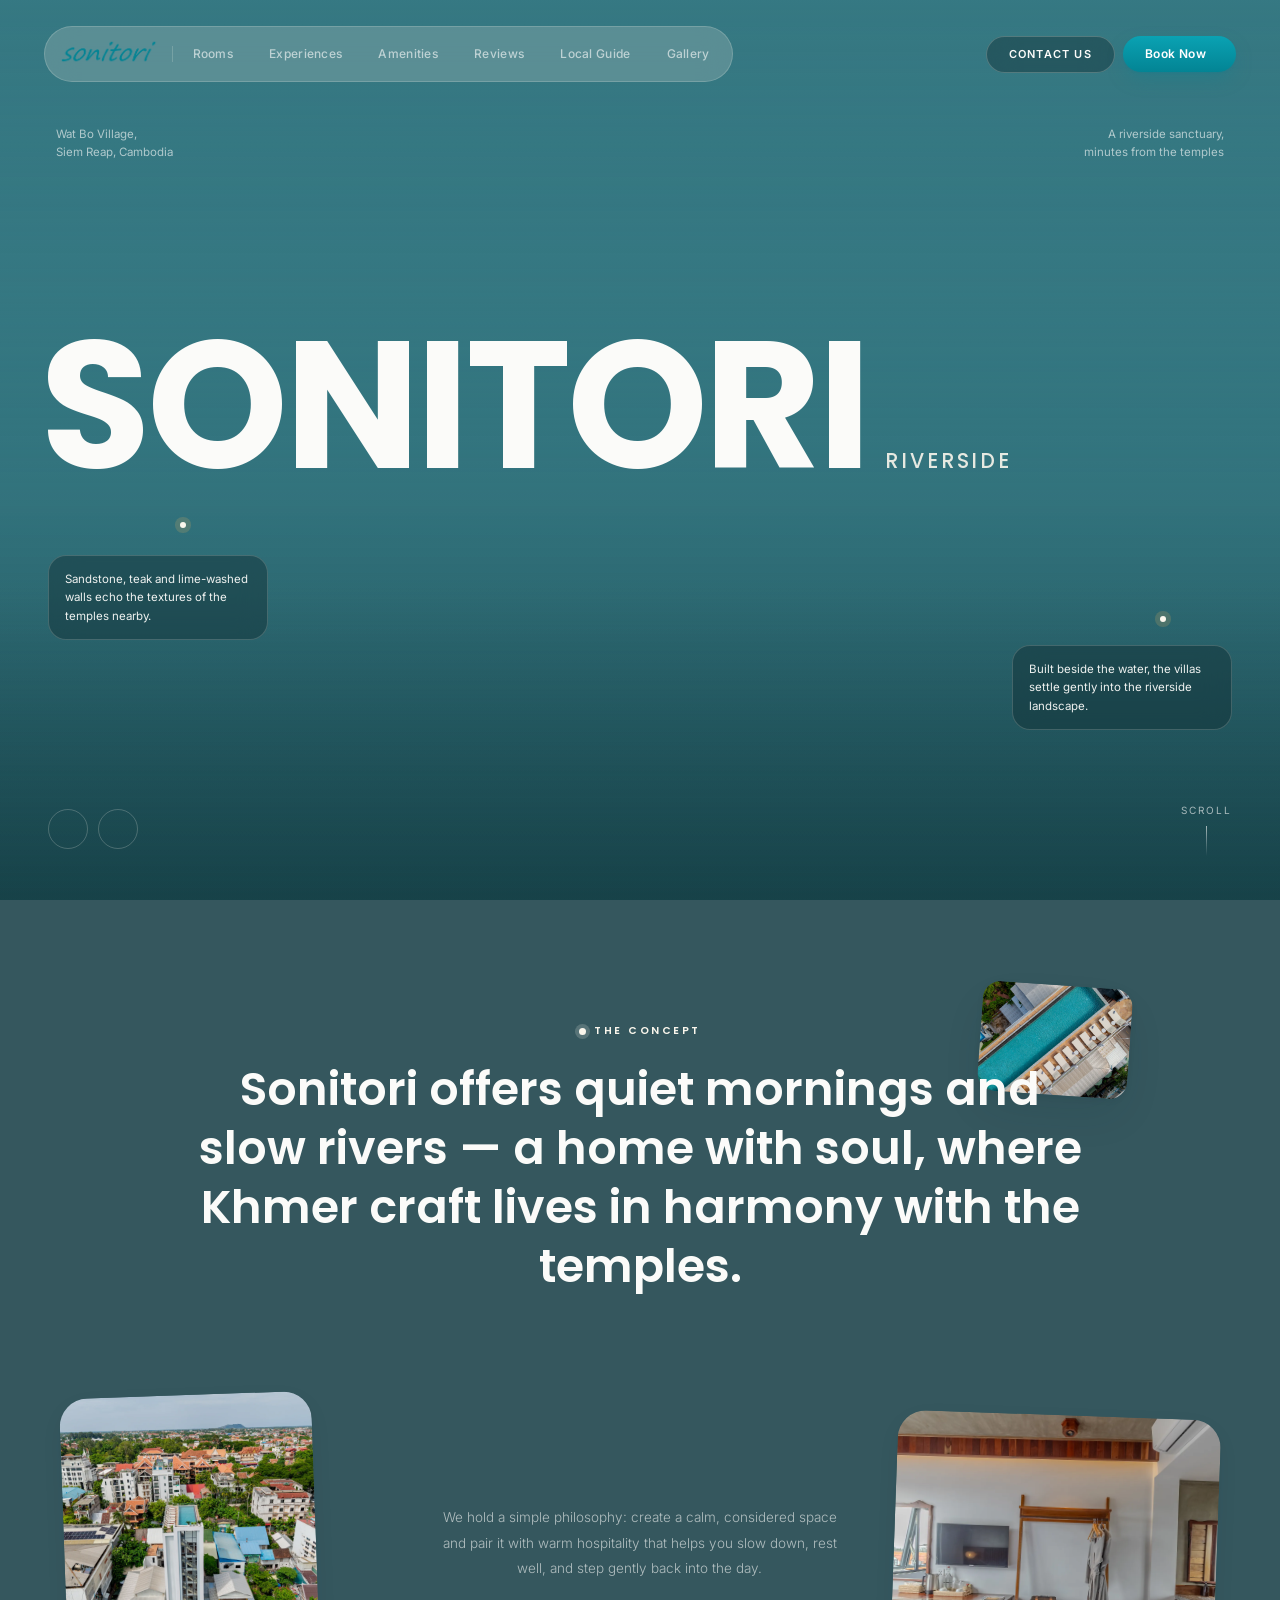
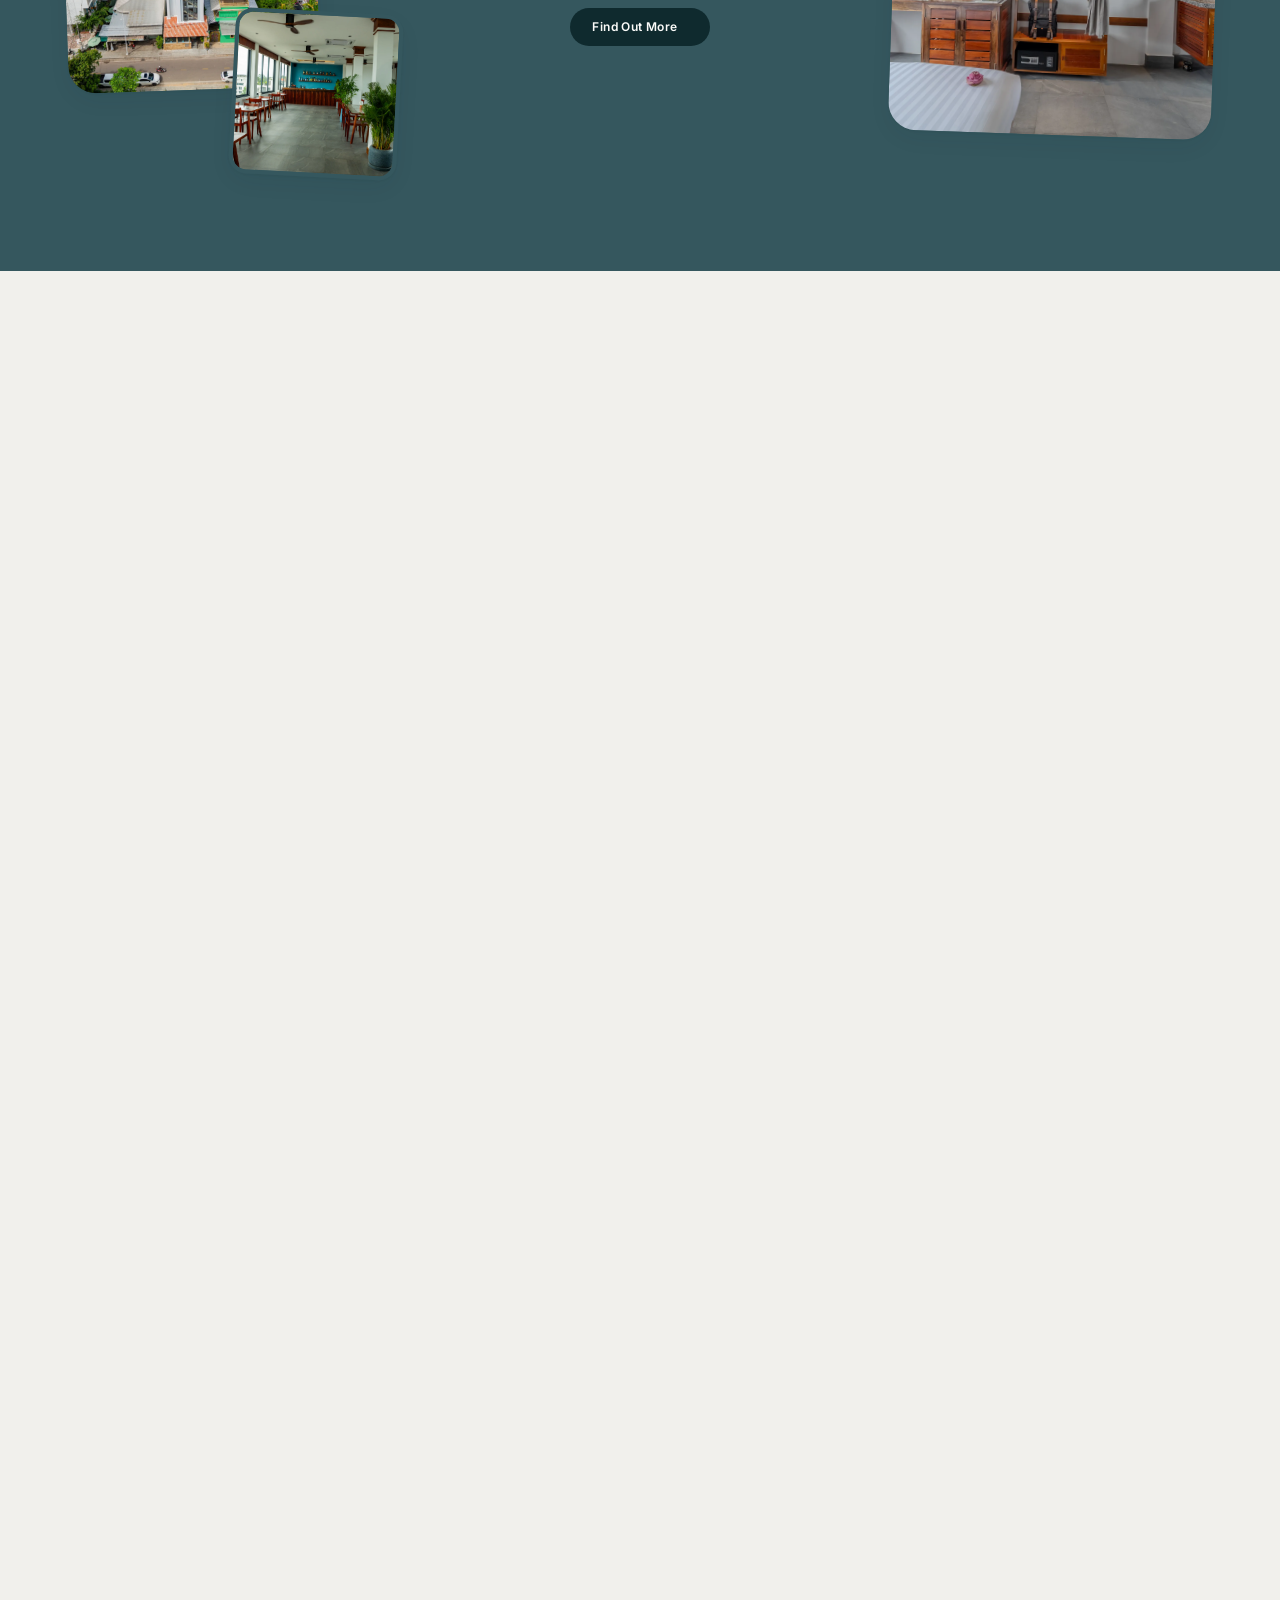
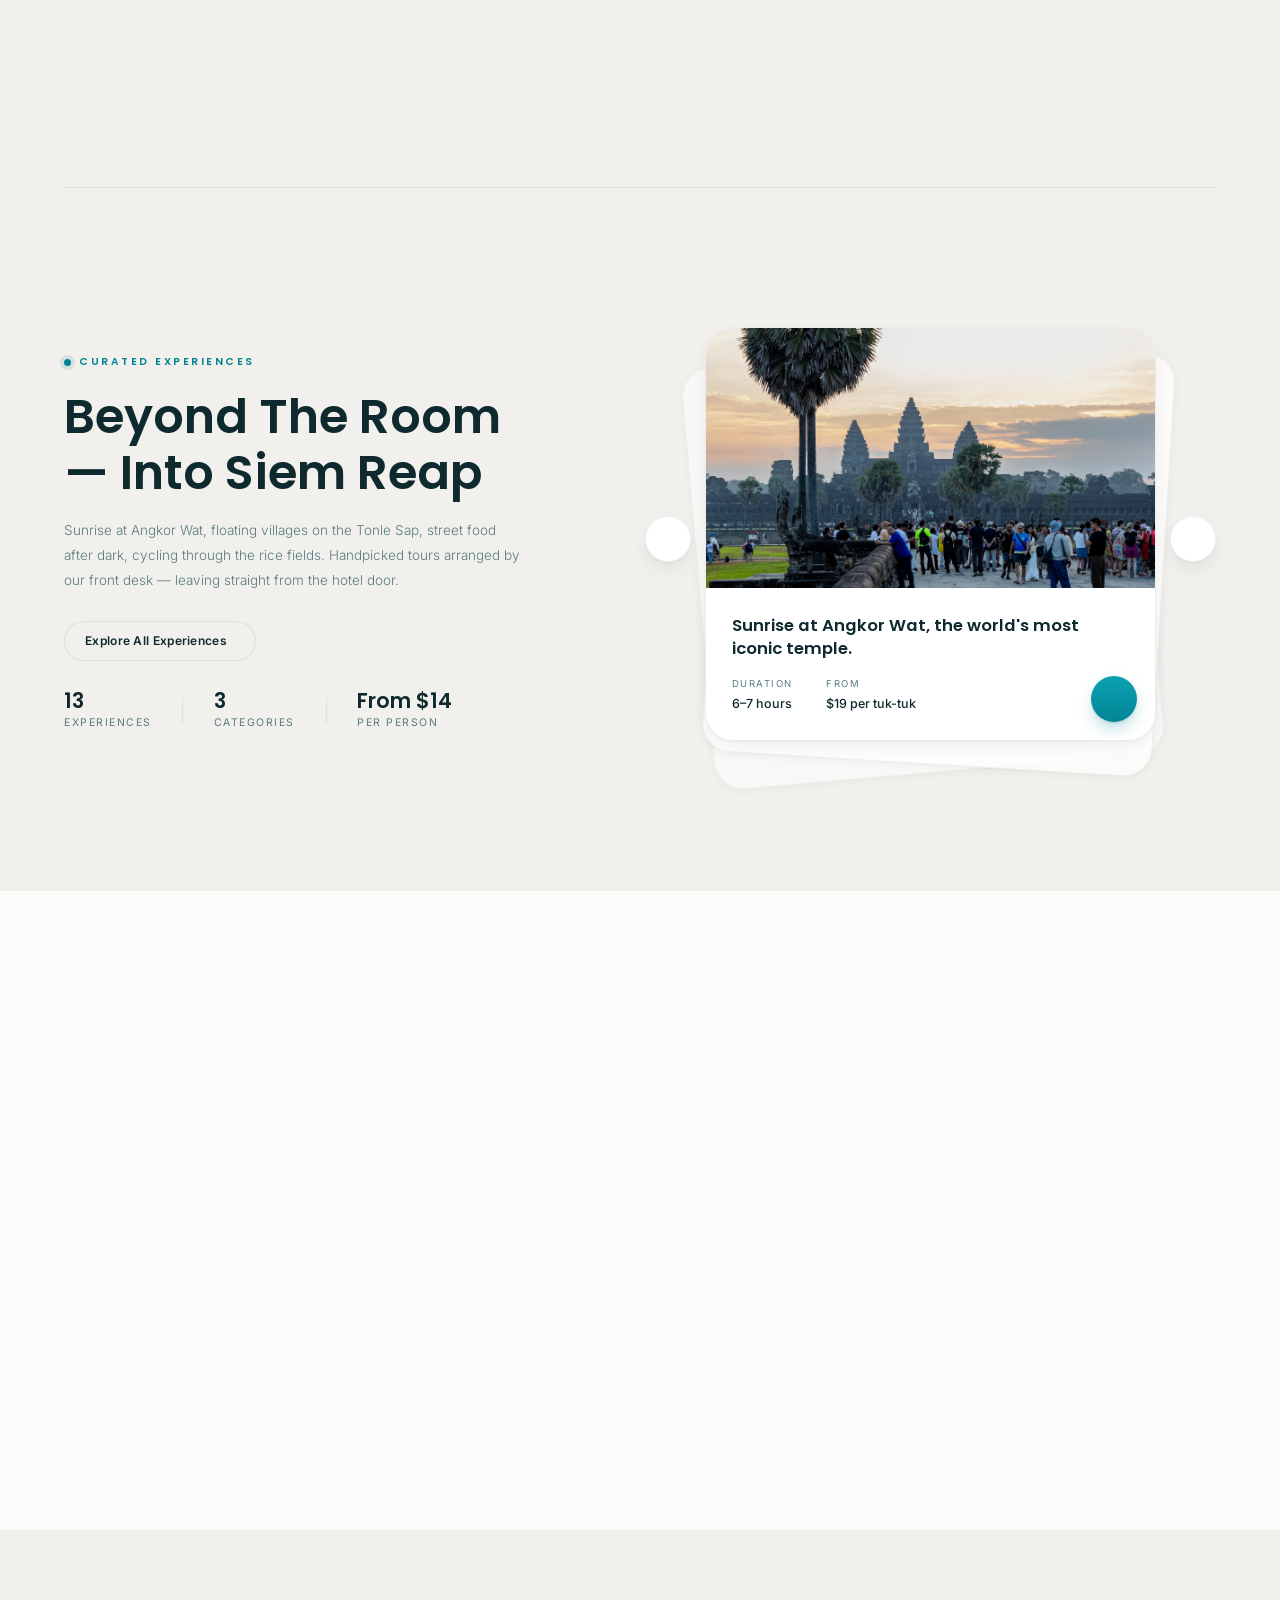
==== siemreap/index.html @ 9ccb6e99 "Add files via upload" ====
<!DOCTYPE html>
<html lang="en">
<head>
<meta charset="UTF-8" />
<meta name="viewport" content="width=device-width, initial-scale=1.0" />
<title>Sonitori · Siem Reap · Riverside Boutique Hotel</title>
<meta name="description" content="Sonitori Riverside – boutique hotel in Siem Reap, Cambodia. Rooftop pool, friendly staff, and gateway to Angkor Wat." />
<link rel="icon" type="image/png" href="../uploads/top-logo.png" />

<link rel="preconnect" href="https://fonts.googleapis.com" />
<link rel="preconnect" href="https://fonts.gstatic.com" crossorigin />
<link rel="preconnect" href="https://cdn-uicons.flaticon.com" crossorigin />
<link rel="preconnect" href="https://video.sonitori.com" crossorigin />

<link href="https://fonts.googleapis.com/css2?family=Poppins:wght@500;600;700;800&family=Inter:wght@300;400;500;600;700&display=swap" rel="stylesheet" />

<link rel="stylesheet" href="https://cdn-uicons.flaticon.com/2.6.0/uicons-regular-rounded/css/uicons-regular-rounded.css">
<link rel="stylesheet" href="https://cdn-uicons.flaticon.com/2.6.0/uicons-solid-rounded/css/uicons-solid-rounded.css">
<link rel="stylesheet" href="https://cdn-uicons.flaticon.com/2.6.0/uicons-brands/css/uicons-brands.css">

<link rel="stylesheet" href="styles.css" />

<script defer src="https://static1.cloudbeds.com/booking-engine/latest/static/js/immersive-experience/cb-immersive-experience.js" type="text/javascript"></script>
</head>
<body>

<div class="loading-overlay" id="loadingOverlay">
  <img src="../uploads/logo.png" alt="Sonitori" class="loader-logo-img" width="200" height="60" />
  <div class="loader-sub">Siem Reap · Cambodia</div>
</div>

<!-- NAV -->
<nav class="navbar" id="navbar">
  <div class="nav-pill-group">
    <a href="../" class="brand" aria-label="Sonitori Home">
      <img src="../uploads/logo.png" alt="Sonitori" class="brand-logo" width="120" height="30" />
    </a>
    <a href="#rooms">Rooms</a>
    <a href="#experience">Experiences</a>
    <a href="#amenities">Amenities</a>
    <a href="#reviews">Reviews</a>
    <a href="#guide">Local Guide</a>
    <a href="#gallery">Gallery</a>
  </div>

  <a href="../" class="mobile-brand" aria-label="Sonitori Home">
    <img src="../uploads/logo.png" alt="Sonitori" class="mobile-brand-logo" width="120" height="30" />
  </a>

  <div class="nav-right">
    <button class="pill-btn ghost" id="contactBtn">Contact Us</button>
    <button class="pill-btn solid" id="navBookBtn">Book Now <i class="fi fi-rr-arrow-right"></i></button>
    <button class="hamburger-pill" id="hamburger" aria-label="Toggle menu" aria-expanded="false"><span></span><span></span><span></span></button>
  </div>
</nav>

<div class="mobile-overlay" id="mobileOverlay"></div>
<div class="mobile-nav" id="mobileNav" role="dialog" aria-label="Mobile navigation">
  <div class="mobile-nav-head">
    <span class="brand">
      <img src="../uploads/logo.png" alt="Sonitori" class="brand-logo" width="120" height="30" />
    </span>
    <button class="mobile-nav-close" id="mobileNavClose" aria-label="Close menu"><i class="fi fi-rr-cross-small"></i></button>
  </div>
  <div class="mobile-links">
    <a href="#rooms" class="mobile-link"><i class="fi fi-rr-door-open"></i>Rooms</a>
    <a href="#experience" class="mobile-link"><i class="fi fi-rr-map"></i>Experiences</a>
    <a href="#amenities" class="mobile-link"><i class="fi fi-rr-land-layers"></i>Amenities</a>
    <a href="#reviews" class="mobile-link"><i class="fi fi-rr-review"></i>Reviews</a>
    <a href="#guide" class="mobile-link"><i class="fi fi-rr-guide-alt"></i>Local Guide</a>
    <a href="#gallery" class="mobile-link"><i class="fi fi-rr-add-image"></i>Gallery</a>
  </div>
  <div class="mobile-nav-foot">
    <div class="mobile-contact-row"><i class="fi fi-rr-phone-call"></i>+855 87 759 779</div>
    <div class="mobile-contact-row"><i class="fi fi-rr-envelope"></i>sonitoririverside.info@gmail.com</div>
    <button class="pill-btn solid" id="mobileBookBtn">Book Now</button>
  </div>
</div>

<!-- HERO -->
<section class="hero" id="hero">
  <div class="hero-media">
    <video autoplay muted loop playsinline preload="metadata" poster="https://images.unsplash.com/photo-1571003123894-1f0594d2b5d9?q=80&w=1600">
      <source src="https://video.sonitori.com/SONITORI-Siemreap.mp4" type="video/mp4">
    </video>
  </div>
  <div class="hero-wash"></div>
  <div class="hero-glow" id="heroGlow"></div>

  <div class="hero-top-meta">
    <div class="meta-pin"><i class="fi fi-rr-marker"></i><p>Wat Bo Village,<br/>Siem Reap, Cambodia</p></div>
    <div class="meta-note"><i class="fi fi-rr-sun"></i><p>A riverside sanctuary,<br/>minutes from the temples</p></div>
  </div>

  <div class="hero-wordmark" id="heroWordmark">
    <span class="hw-main">SONITORI</span>
    <span class="hw-sub">Riverside</span>
  </div>

  <div class="hero-annotations">
    <div class="annot-card annot-a" id="annotA"><div class="annot-dot"></div><p>Sandstone, teak and lime-washed walls echo the textures of the temples nearby.</p></div>
    <div class="annot-card annot-b" id="annotB"><div class="annot-dot"></div><p>Built beside the water, the villas settle gently into the riverside landscape.</p></div>
  </div>

  <div class="hero-bottom-row">
    <div class="hero-social">
      <a href="https://www.facebook.com/sonitorihotels" target="_blank" aria-label="Facebook"><i class="fi fi-brands-facebook"></i></a>
      <a href="https://www.instagram.com/sonitorihotels" target="_blank" aria-label="Instagram"><i class="fi fi-brands-instagram"></i></a>
    </div>
    <div class="scroll-cue"><span>Scroll</span><div class="line"></div></div>
  </div>
</section>

<!-- CONCEPT -->
<section class="concept">
  <div class="container">
    <div class="concept-head">
      <div class="concept-statement-wrap">
        <div class="eyebrow-pill on-dark">The Concept</div>
        <p class="concept-statement">Sonitori offers quiet mornings and slow rivers — a home with soul, where Khmer craft lives in harmony with the temples.</p>
        <div class="concept-thumb"><img src="uploads/top-page-photo2.webp" alt="Rooftop pool" loading="lazy"/></div>
      </div>
    </div>

    <div class="concept-collage">
      <div class="collage-stack">
        <div class="cs-main"><img src="uploads/top-page-photo4.webp" alt="Hotel exterior" loading="lazy"/></div>
        <div class="cs-chip"><img src="uploads/section3/res-bar.webp" alt="Pool detail" loading="lazy"/></div>
      </div>

      <div class="concept-text">
        <p>We hold a simple philosophy: create a calm, considered space and pair it with warm hospitality that helps you slow down, rest well, and step gently back into the day.</p>
        <button class="pill-btn dark" id="conceptCta">Find Out More <i class="fi fi-rr-arrow-right"></i></button>
      </div>

      <div class="collage-single"><img src="uploads/room-section/sup-double-city1.webp" alt="Room detail" loading="lazy"/></div>
    </div>
  </div>
</section>

<!-- ROOMS -->
<section class="rooms" id="rooms">
  <div class="container">
    <div class="rooms-head">
      <div><div class="eyebrow-pill">Rooms &amp; Suites</div><h2>Rest. Relax. Reconnect.</h2></div>
      <p>Elegant rooms with thoughtful design and every comfort for a restful stay.</p>
    </div>

    <div class="bento">

      <!-- Deluxe Double -->
      <div class="bento-card bento-1">
        <img src="uploads/room-section/sup-double-city3.webp" alt="Deluxe Double" loading="lazy"/>
        <div class="bc-shade"></div>
        <div class="bc-body">
          <h3>Deluxe Double</h3>
          <div class="bc-specs">
            <span><i class="fi fi-rr-bed"></i>Double Bed</span>
            <span><i class="fi fi-rr-building"></i>City View</span>
            <span><i class="fi fi-rr-wifi"></i>Wi-Fi</span>
          </div>
          <a href="/siemreap/rooms/deluxe-double/" class="bc-link">View Room</a>
        </div>
      </div>

      <!-- Deluxe Twin -->
      <div class="bento-card bento-3">
        <img src="uploads/room-section/sup-twin.webp" alt="Deluxe Twin" loading="lazy"/>
        <div class="bc-shade"></div>
        <div class="bc-body">
          <h3>Deluxe Twin</h3>
          <div class="bc-specs">
            <span><i class="fi fi-rr-bed"></i>Twin</span>
            <span><i class="fi fi-rr-building"></i>City View</span>
          </div>
          <a href="/siemreap/rooms/deluxe-twin/" class="bc-link">View Room</a>
        </div>
      </div>

      <!-- Superior Double -->
      <div class="bento-card bento-4">
        <img src="uploads/room-section/sup-double-city4.webp" alt="Superior Double" loading="lazy"/>
        <div class="bc-shade"></div>
        <div class="bc-body">
          <h3>Superior Double</h3>
          <div class="bc-specs">
            <span><i class="fi fi-rr-bed"></i>Double</span>
            <span><i class="fi fi-rr-window-frame"></i>No City View</span>
          </div>
          <a href="/siemreap/rooms/superior-double/" class="bc-link">View Room</a>
        </div>
      </div>

      <!-- Superior Twin -->
      <div class="bento-card bento-2">
        <img src="uploads/room-section/sup-twin2.webp" alt="Superior Twin" loading="lazy"/>
        <div class="bc-shade"></div>
        <div class="bc-body">
          <h3>Superior Twin</h3>
          <div class="bc-specs">
            <span><i class="fi fi-rr-bed"></i>Two Singles</span>
            <span><i class="fi fi-rr-window-frame"></i>No City View</span>
          </div>
          <a href="/siemreap/rooms/superior-twin/" class="bc-link">View Room</a>
        </div>
      </div>

    </div>
  </div>
</section>

<!-- EXPERIENCE — tours spotlight -->
<section class="experience" id="experience">
  <div class="container">
    <div class="experience-grid">
      <div class="experience-text">
        <div class="eyebrow-pill">Curated Experiences</div>
        <h2>Beyond The Room<br/>— Into Siem Reap</h2>
        <p>Sunrise at Angkor Wat, floating villages on the Tonle Sap, street food after dark, cycling through the rice fields. Handpicked tours arranged by our front desk — leaving straight from the hotel door.</p>
        <a href="/siemreap/experience/" class="pill-btn dark-outline" style="background:var(--stone); color:var(--ink); border:1px solid var(--line); display:inline-flex; align-items:center; gap:8px; padding:13px 20px; border-radius:var(--r-full); font-size:12px; font-weight:600; letter-spacing:.3px; transition:transform .25s var(--ease), background .3s ease;">
          Explore All Experiences <i class="fi fi-rr-arrow-right"></i>
        </a>

        <div class="experience-stats">
          <div><strong>13</strong><span>Experiences</span></div>
          <div class="experience-stats-divider" aria-hidden="true"></div>
          <div><strong>3</strong><span>Categories</span></div>
          <div class="experience-stats-divider" aria-hidden="true"></div>
          <div><strong>From $14</strong><span>Per person</span></div>
        </div>
      </div>

      <div class="stackwrap">
        <div class="stack-card s1"></div>
        <div class="stack-card s2"></div>

        <button type="button" class="exp-nav prev" id="expPrev" aria-label="Previous experience">
          <i class="fi fi-rr-angle-left" aria-hidden="true"></i>
        </button>

        <a href="/siemreap/experience/" class="exp-card" id="expCard" aria-label="Browse all experiences">
          <div class="exp-img">
            <img id="expImg" src="uploads/section3/temple.webp" alt="Angkor Wat Sunrise Tour" loading="lazy"/>
          </div>
          <div class="exp-body">
            <h4 id="expTitle">Sunrise at Angkor Wat, the world's most iconic temple.</h4>
            <div class="exp-meta">
              <div><span class="em-label">Duration</span><span class="em-value" id="expLoc">6–7 hours</span></div>
              <div><span class="em-label">From</span><span class="em-value" id="expDist">$19 per tuk-tuk</span></div>
            </div>
          </div>
          <span class="exp-arrow" aria-hidden="true"><i class="fi fi-rr-up-right-from-square"></i></span>
        </a>

        <button type="button" class="exp-nav next" id="expNext" aria-label="Next experience">
          <i class="fi fi-rr-angle-right" aria-hidden="true"></i>
        </button>
      </div>
    </div>
  </div>
</section>

<!-- AMENITIES -->
<section class="amenities" id="amenities">
  <div class="container">
    <div class="amenities-head">
      <div class="eyebrow-pill">Hotel Features</div>
      <h2>Thoughtful Touches</h2>
    </div>

    <div class="amenity-orbit">
      <svg class="orbit-path" viewBox="0 0 1000 120" preserveAspectRatio="none">
        <path d="M 20 90 Q 250 10, 480 60 T 980 40" fill="none" stroke="currentColor" stroke-width="1.5" stroke-dasharray="2 10" stroke-linecap="round"/>
      </svg>

      <div class="amenity-node an-1">
        <div class="an-photo-wrap">
        <div class="an-photo">
          <img src="uploads/section3/S5A2802-HDR.webp" alt="Rooftop Pool" loading="lazy"/>
          </div>
          <div class="an-badge"><i class="fi fi-rr-swimming-pool"></i></div>
        </div>
        <h3>Rooftop Pool</h3>
        <p>Skyline views over the riverside, day or night.</p>
      </div>

      <div class="amenity-node an-2">
        <div class="an-photo-wrap">
        <div class="an-photo">
          <img src="uploads/section3/res-bar.webp" alt="Restaurant &amp; Bar" loading="lazy"/>
          </div>
          <div class="an-badge"><i class="fi fi-rr-restaurant"></i></div>
        </div>
        <h3>Restaurant &amp; Bar</h3>
        <p>Khmer and international plates, evening cocktails.</p>
      </div>

      <div class="amenity-node an-3">
        <div class="an-photo-wrap">
          <div class="an-photo">
            <img src="uploads/section3/lobby.webp" alt="Friendly Staff" loading="lazy"/>
          </div>
          <div class="an-badge"><i class="fi fi-rr-bell-concierge"></i></div>
        </div>
        <h3>Friendly Staff</h3>
        <p>Warm, attentive service from arrival to check-out.</p>
      </div>

      <div class="amenity-node an-4">
        <div class="an-photo-wrap">
          <div class="an-photo">
            <img src="uploads/room-section/sup-double-city1.webp" alt="Free Wi-Fi" loading="lazy"/>
          </div>
          <div class="an-badge"><i class="fi fi-rr-wifi"></i></div>
        </div>
        <h3>Free Wi-Fi</h3>
        <p>Fast, complimentary Wi-Fi throughout.</p>
      </div>
    </div>
  </div>
</section>

<!-- REVIEWS -->
<section class="reviews" id="reviews">
  <div class="container">
    <div class="reviews-head"><div><div class="eyebrow-pill">Guest Reviews</div><h2>Loved by Our Guests</h2></div></div>
    <div class="review-grid">
      <div class="review-card">
        <div class="review-stars"><i class="fi fi-sr-star"></i><i class="fi fi-sr-star"></i><i class="fi fi-sr-star"></i><i class="fi fi-sr-star"></i><i class="fi fi-sr-star"></i></div>
        <blockquote>A peaceful place to relax after exploring the temples — the pool and friendly staff create a wonderfully calm atmosphere.</blockquote>
        <div class="review-who"><div class="review-avatar">H</div><div><div class="rname">Hol SokHeng</div><div class="rloc">Google Review</div></div></div>
      </div>
      <div class="review-card">
        <div class="review-stars"><i class="fi fi-sr-star"></i><i class="fi fi-sr-star"></i><i class="fi fi-sr-star"></i><i class="fi fi-sr-star"></i><i class="fi fi-sr-star"></i></div>
        <blockquote>Perfect location, beautiful rooms, and the most welcoming team. The rooftop pool at sunset is unforgettable.</blockquote>
        <div class="review-who"><div class="review-avatar">S</div><div><div class="rname">Sarah Mitchell</div><div class="rloc">Google Review</div></div></div>
      </div>
      <div class="review-card">
        <div class="review-stars"><i class="fi fi-sr-star"></i><i class="fi fi-sr-star"></i><i class="fi fi-sr-star"></i><i class="fi fi-sr-star"></i><i class="fi fi-sr-star"></i></div>
        <blockquote>We loved every moment. The staff went above and beyond, the food was incredible, and the location is perfect for Angkor.</blockquote>
        <div class="review-who"><div class="review-avatar">D</div><div><div class="rname">David &amp; Maria Chen</div><div class="rloc">Google Review</div></div></div>
      </div>
    </div>
  </div>
</section>

<!-- LOCAL GUIDE -->
<section class="guide" id="guide">
  <div class="container">
    <div class="guide-head"><div class="eyebrow-pill">Beyond the Room</div><h2>Explore Siem Reap</h2></div>
    <div class="guide-strip">
      <div class="guide-card"><img src="uploads/section3/temple.webp" alt="Angkor Wat" loading="lazy"/><div class="gc-shade"></div><div class="gc-body"><div class="gc-dist">8 km</div><h5>Angkor Wat</h5></div></div>
      <div class="guide-card"><img src="uploads/section3/pub-street.webp" alt="Pub Street" loading="lazy"/><div class="gc-shade"></div><div class="gc-body"><div class="gc-dist">600 m</div><h5>Pub Street</h5></div></div>
      <div class="guide-card"><img src="uploads/section3/old market.webp" alt="Old Market" loading="lazy"/><div class="gc-shade"></div><div class="gc-body"><div class="gc-dist">450 m</div><h5>Old Market</h5></div></div>
      <div class="guide-card"><img src="uploads/section3/Wat Preah Prom Rath.webp" alt="Wat Preah Prom Rath" loading="lazy"/><div class="gc-shade"></div><div class="gc-body"><div class="gc-dist">250 m</div><h5>Wat Preah Prom Rath</h5></div></div>
      <div class="guide-card"><img src="uploads/section3/royal garden.webp" alt="Royal Gardens" loading="lazy"/><div class="gc-shade"></div><div class="gc-body"><div class="gc-dist">1.2 km</div><h5>Royal Gardens</h5></div></div>
    </div>
  </div>
</section>

<!-- GALLERY -->
<section class="gallery" id="gallery">
  <div class="container">
    <div class="gallery-head"><div class="eyebrow-pill">Gallery</div><h2>Moments to Remember</h2></div>
    <div class="gallery-bento">
      <img class="gb-1" src="uploads/memory/DJI76D.webp" alt="Exterior" loading="lazy"/>
      <img class="gb-2" src="uploads/memory/DJI026D.webp" alt="Pool" loading="lazy"/>
      <img class="gb-3" src="uploads/memory/S5A2447-HDR.webp" alt="Room" loading="lazy"/>
      <img class="gb-4" src="uploads/memory/S5A2889-HDR.webp" alt="Lounge" loading="lazy"/>
      <img class="gb-5" src="uploads/memory/S5A2935-HDR.webp" alt="Lobby" loading="lazy"/>
      <img class="gb-6" src="uploads/memory/DJI202D.webp" alt="Pool" loading="lazy"/>
    </div>
  </div>
</section>

<!-- MAP + FOOTER -->
<div class="footer-section">
  <div class="map-wrap" id="map">
    <iframe src="https://www.google.com/maps/embed?pb=!1m18!1m12!1m3!1d3881.9305272473166!2d103.85597237575948!3d13.354595906364318!2m3!1f0!2f0!3f0!3m2!1i1024!2i768!4f13.1!3m3!1m2!1s0x31101724d5a75335%3A0x7e35dd6e9184bd83!2sSonitori%20Riverside!5e0!3m2!1sen!2skh!4v1787283974591!5m2!1sen!2skh" allowfullscreen loading="lazy"></iframe>
  </div>

  <footer class="footer">
    <div class="footer-top">
      <div>
        <div class="footer-brand-row">
          <img src="../uploads/Logo-white.png" alt="Sonitori" class="footer-logo-img" width="170" height="42" loading="lazy" />
        </div>
        <p class="desc">Modern comfort meets quiet Khmer hospitality, at the edge of Angkor.</p>
      </div>
      <div class="flinks"><h4>Discover</h4><a href="../">Home</a><a href="/siemreap/experience/">Experiences</a><a href="../phnompenh/">Phnom Penh</a></div>
      <div class="flinks"><h4>Stay</h4><a href="#rooms">Rooms</a><a href="#amenities">Amenities</a><a href="#gallery">Gallery</a></div>
      <div>
        <h4>Contact</h4>
        <div class="contact-line"><i class="fi fi-rr-marker"></i>Wat Bo Village, Siem Reap</div>
        <div class="contact-line"><i class="fi fi-rr-phone-call"></i>+855 87 759 779</div>
        <div class="contact-line"><i class="fi fi-rr-envelope"></i>sonitoririverside.info@gmail.com</div>
        <div class="footer-social">
          <a href="https://www.facebook.com/sonitorihotels" target="_blank" aria-label="Facebook"><i class="fi fi-brands-facebook"></i></a>
          <a href="https://www.instagram.com/sonitorihotels" target="_blank" aria-label="Instagram"><i class="fi fi-brands-instagram"></i></a>
        </div>
      </div>
    </div>
    <div class="footer-bottom">
      <span>© <span id="currentYear">2026</span> Sonitori · Cambodia</span>
      <span>Best Rate Guarantee — Booking Direct</span>
    </div>
  </footer>
</div>

<div class="mobile-book-bar">
  <button class="pill-btn solid" id="bottomBookBtn"><i class="fi fi-rr-calendar-plus"></i> Book Now</button>
</div>

<script defer src="script.js"></script>
</body>
</html>
---- siemreap/styles.css ----
:root {
  /* ==========================================
     CORE PALETTE — anchored on logo teal #038494
     ========================================== */
  --accent: #038494;
  --accent-deep: #026b78;
  --accent-soft: #0aa2b3;

  /* Surface system — clear contrast between sections & cards */
  --paper: #FBFBF9;
  --stone: #F1F0EC;
  --card: #FFFFFF;
  --card-soft: #F7F6F2;

  /* Dusk family (dark / concept surfaces) */
  --dusk: #48727A;
  --dusk-deep: #35575E;
  --dusk-deeper: #263F44;

  /* Ink / text */
  --ink: #0F2A2E;
  --text: #1F2A2B;
  --text-light: #5A7A80;
  --text-muted: #7C8E92;

  /* On-dark surfaces */
  --on-dark: rgba(252,252,250,.94);
  --on-dark-muted: rgba(252,252,250,.62);

  /* Lines */
  --line: rgba(15,42,46,.08);
  --line-strong: rgba(15,42,46,.12);
  --line-dark: rgba(250,246,236,.16);

  /* Warm highlight */
  --gold: #FAF6EC;

  /* Shadows */
  --shadow-sm: 0 1px 2px rgba(15,42,46,.04), 0 2px 8px rgba(15,42,46,.05);
  --shadow:    0 1px 2px rgba(15,42,46,.05), 0 8px 24px -4px rgba(15,42,46,.08);
  --shadow-lg: 0 2px 6px rgba(15,42,46,.06), 0 20px 44px -8px rgba(15,42,46,.12);
  --shadow-card: 0 1px 2px rgba(15,42,46,.04), 0 6px 18px -2px rgba(15,42,46,.07);

  --r-full: 999px;
  --r-lg: 28px;
  --r-md: 18px;
  --r-sm: 10px;
  --ease: cubic-bezier(0.22, 1, 0.36, 1);
  --font-display: 'Poppins', sans-serif;
  --font-body: 'Inter', sans-serif;
  --gutter: clamp(20px, 5vw, 64px);
  --pad-y: clamp(64px, 9vw, 130px);
  --blur-strength: 14px;
}

*, *::before, *::after { margin: 0; padding: 0; box-sizing: border-box; }

html {
  scroll-behavior: smooth;
  -webkit-font-smoothing: antialiased;
  scrollbar-width: none;
  font-size: clamp(15px, 0.6vw + 13.5px, 18px);
}
html::-webkit-scrollbar { display: none; }

@media (prefers-reduced-motion: reduce) {
  *, *::before, *::after {
    animation-duration: 0.001ms !important;
    animation-iteration-count: 1 !important;
    transition-duration: 0.001ms !important;
    scroll-behavior: auto !important;
  }
}

body {
  font-family: var(--font-body);
  background: var(--paper);
  color: var(--text);
  line-height: 1.6;
  overflow-x: hidden;
  scrollbar-width: none;
}
body::-webkit-scrollbar { display: none; }
body.no-scroll { overflow: hidden; }

img { max-width: 100%; display: block; }
a { text-decoration: none; color: inherit; -webkit-tap-highlight-color: transparent; }
button { font-family: inherit; cursor: pointer; -webkit-tap-highlight-color: transparent; border: none; background: none; }

.container { width: 100%; margin: 0 auto; padding: 0 var(--gutter); }

.rooms, .amenities, .reviews, .guide, .gallery, .footer-section {
  content-visibility: auto;
  contain-intrinsic-size: 1px 1200px;
}

/* ============================================
   FLATICON — refined alignment
   ============================================ */
[class^="fi-"], [class*=" fi-"] {
  display: inline-flex;
  align-items: center;
  justify-content: center;
  line-height: 1;
  vertical-align: middle;
}

/* ============================================
   LOADER
   ============================================ */
.loading-overlay {
  position: fixed; inset: 0; background: var(--ink); z-index: 99999;
  display: flex; flex-direction: column; align-items: center; justify-content: center;
  transition: opacity .8s ease, visibility .8s ease;
}
.loading-overlay.hidden { opacity: 0; visibility: hidden; pointer-events: none; }
.loader-logo-img {
  width: clamp(140px, 18vw, 200px);
  height: auto;
  opacity: 0;
  animation: fadeIn .7s ease .2s forwards;
}
.loader-sub {
  font-family: var(--font-display); font-weight: 500; letter-spacing: 5px;
  text-transform: uppercase; font-size: 10px; color: var(--on-dark-muted);
  margin-top: 18px; opacity: 0; animation: fadeIn .7s ease .45s forwards;
  text-align: center;
}
@keyframes fadeIn { to { opacity: 1; } }

/* ============================================
   HERO GLOW
   ============================================ */
.hero-glow {
  position: absolute; width: 420px; height: 420px; border-radius: 50%; pointer-events: none; z-index: 1;
  background: radial-gradient(circle, rgba(3,132,148,.20) 0%, rgba(3,132,148,0) 70%);
  transform: translate(-50%, -50%); opacity: 0; transition: opacity .4s ease;
  will-change: transform;
}
@media (hover: hover) and (pointer: fine) {
  .hero:hover .hero-glow { opacity: 1; }
}

/* ============================================
   NAV
   ============================================ */
.navbar {
  position: fixed; top: clamp(14px, 2.2vw, 26px); left: 0; right: 0; z-index: 1000;
  padding: 0 clamp(18px, 4vw, 44px);
  display: flex; align-items: center; justify-content: space-between; gap: 14px;
}

.nav-pill-group {
  display: flex; align-items: center; gap: 4px;
  background: rgba(120, 160, 165, 0.55);
  backdrop-filter: blur(var(--blur-strength));
  -webkit-backdrop-filter: blur(var(--blur-strength));
  border: 1px solid rgba(250,246,236,.18);
  border-radius: var(--r-full); padding: 6px;
  transition: background .4s ease, border-color .4s ease;
}
.navbar.scrolled .nav-pill-group { background: rgba(210, 220, 220, 0.75); }
.navbar.scrolled .nav-pill-group a { color: var(--ink); }

.nav-pill-group .brand {
  position: relative;
  display: flex; align-items: center; justify-content: center;
  padding: 6px 14px 6px 8px;
  border-radius: var(--r-full);
  transition: background .3s ease;
}
@media (hover: hover) {
  .nav-pill-group .brand:hover { background: rgba(250,246,236,.08); }
}
.nav-pill-group .brand:active { background: rgba(250,246,236,.08); }

.brand-logo {
  height: 30px;
  padding-bottom: 5px;
  width: auto;
  display: block;
  object-fit: contain;
  transition: height .3s ease;
}

.nav-pill-group .brand::after {
  content: '';
  position: absolute;
  right: 0;
  top: 30%;
  bottom: 30%;
  width: 1px;
  background: rgba(250,246,236,.18);
}

.nav-pill-group a:not(.brand) {
  display: block; padding: 9px 16px; font-size: 12px; font-weight: 500; letter-spacing: .3px;
  color: var(--on-dark-muted); border-radius: var(--r-full);
  transition: color .3s ease, background .3s ease;
  white-space: nowrap;
}
@media (hover: hover) {
  .nav-pill-group a:not(.brand):hover,
  .nav-pill-group a:not(.brand).active {
    color: var(--accent);
    background: rgba(3,132,148,.10);
  }
}
.nav-pill-group a:not(.brand):active,
.nav-pill-group a:not(.brand).active {
  color: var(--accent);
  background: rgba(3,132,148,.12);
}

/* ============================================
   MOBILE BRAND
   ============================================ */
.mobile-brand {
  display: none;
  align-items: center; justify-content: center;
  padding: 6px 16px;
  background: rgba(171, 173, 173, 0.34);
  backdrop-filter: blur(var(--blur-strength));
  -webkit-backdrop-filter: blur(var(--blur-strength));
  border: 1px solid rgba(250,246,236,.18);
  border-radius: var(--r-full);
  transition: background .4s ease;
}
.navbar.scrolled .mobile-brand { background: rgba(198, 204, 204, 0.7); }
.mobile-brand-logo {
  height: 30px;
  width: auto;
  display: block;
  object-fit: contain;
}

/* ============================================
   BUTTONS — refined pill system
   ============================================ */
.nav-right { display: flex; align-items: center; gap: 8px; }

.pill-btn {
  position: relative;
  display: inline-flex;
  align-items: center;
  gap: 10px;
  padding: 12px 20px 12px 22px;
  border-radius: var(--r-full);
  font-family: var(--font-body);
  font-size: 12px;
  font-weight: 600;
  letter-spacing: .4px;
  line-height: 1;
  white-space: nowrap;
  transition: transform .3s var(--ease),
              background .3s ease,
              color .3s ease,
              box-shadow .3s ease,
              border-color .3s ease;
}

.pill-btn > i[class^="fi-"] {
  display: inline-flex;
  align-items: center;
  justify-content: center;
  width: 22px;
  height: 22px;
  border-radius: 50%;
  font-size: 11px;
  background: rgba(255,255,255,.16);
  transition: transform .35s var(--ease), background .3s ease;
}
.pill-btn:hover > i[class^="fi-"] { transform: translateX(2px); }
.pill-btn:active > i[class^="fi-"] { transform: translateX(0) scale(.92); }

/* ---- SOLID ---- */
.pill-btn.solid {
  background: linear-gradient(180deg, var(--accent-soft) 0%, var(--accent) 100%);
  color: #fff;
  box-shadow: 0 1px 2px rgba(3,132,148,.20),
              0 8px 20px -4px rgba(3,132,148,.35);
}
@media (hover: hover) {
  .pill-btn.solid:hover {
    transform: translateY(-2px);
    background: linear-gradient(180deg, var(--accent) 0%, var(--accent-deep) 100%);
    color: #fff;
    box-shadow: 0 2px 4px rgba(3,132,148,.18),
                0 14px 28px -6px rgba(3,132,148,.42);
  }
  .pill-btn.solid:hover > i[class^="fi-"] {
    background: rgba(255,255,255,.28);
    transform: translateX(3px) rotate(-45deg);
  }
}
.pill-btn.solid:active {
  transform: translateY(0) scale(.98);
  background: var(--accent-deep);
  box-shadow: 0 1px 2px rgba(3,132,148,.20);
}

/* ---- GHOST ---- */
.pill-btn.ghost {
  background: rgba(15,42,46,.40);
  backdrop-filter: blur(var(--blur-strength));
  -webkit-backdrop-filter: blur(var(--blur-strength));
  border: 1px solid rgba(250,246,236,.22);
  color: var(--paper);
  padding: 12px 22px;
  text-transform: uppercase;
  font-size: 11px;
  letter-spacing: 1.2px;
}
.navbar.scrolled .pill-btn.ghost {
  background: rgba(15,42,46,.75);
  border-color: rgba(250,246,236,.16);
}
@media (hover: hover) {
  .pill-btn.ghost:hover {
    background: rgba(3,132,148,.92);
    border-color: transparent;
    color: #fff;
    box-shadow: 0 8px 20px -4px rgba(3,132,148,.40);
  }
}
.pill-btn.ghost:active {
  background: var(--accent);
  color: #fff;
  transform: scale(.98);
}

/* ---- DARK ---- */
.pill-btn.dark {
  background: var(--ink);
  color: var(--paper);
  padding: 13px 22px;
}
@media (hover: hover) {
  .pill-btn.dark:hover {
    background: var(--accent-deep);
    transform: translateY(-2px);
    box-shadow: 0 10px 24px -6px rgba(3,132,148,.50);
  }
  .pill-btn.dark:hover > i[class^="fi-"] {
    background: rgba(255,255,255,.18);
    transform: translateX(3px) rotate(-45deg);
  }
}
.pill-btn.dark:active {
  background: var(--accent-deep);
  transform: scale(.98);
}

/* ---- OUTLINE ---- */
.pill-btn.outline {
  background: transparent;
  color: var(--ink);
  border: 1.5px solid rgba(15,42,46,.18);
  padding: 12px 22px;
  text-transform: uppercase;
  font-size: 11px;
  letter-spacing: 1.2px;
}
@media (hover: hover) {
  .pill-btn.outline:hover {
    background: var(--accent);
    border-color: var(--accent);
    color: #fff;
    transform: translateY(-2px);
    box-shadow: 0 10px 24px -6px rgba(3,132,148,.42);
  }
  .pill-btn.outline:hover > i[class^="fi-"] {
    background: rgba(255,255,255,.22);
    transform: translateX(3px) rotate(-45deg);
  }
}
.pill-btn.outline:active {
  background: var(--accent-deep);
  border-color: var(--accent-deep);
  color: #fff;
}

/* Focus */
.pill-btn:focus-visible,
a:focus-visible,
button:focus-visible {
  outline: 2px solid var(--accent-soft);
  outline-offset: 3px;
  border-radius: var(--r-full);
}

/* ---- HAMBURGER ---- */
.hamburger-pill {
  display: none; align-items: center; justify-content: center;
  width: 46px; height: 46px;
  background: rgba(15,42,46,.40);
  backdrop-filter: blur(var(--blur-strength));
  -webkit-backdrop-filter: blur(var(--blur-strength));
  border: 1px solid rgba(250,246,236,.20);
  border-radius: var(--r-full);
  flex-direction: column; gap: 4px;
  transition: background .3s ease, border-color .3s ease, transform .3s var(--ease);
}
.navbar.scrolled .hamburger-pill { background: rgba(15,42,46,.75); }
.hamburger-pill span {
  width: 17px; height: 1.5px; background: var(--paper);
  border-radius: 2px; transition: .35s var(--ease);
}
@media (hover: hover) {
  .hamburger-pill:hover { background: var(--accent); border-color: var(--accent); }
}
.hamburger-pill:active { background: var(--accent-deep); transform: scale(.94); }
.hamburger-pill.active span:nth-child(1) { transform: translateY(5.5px) rotate(45deg); }
.hamburger-pill.active span:nth-child(2) { opacity: 0; }
.hamburger-pill.active span:nth-child(3) { transform: translateY(-5.5px) rotate(-45deg); }

/* ============================================
   MOBILE DRAWER
   ============================================ */
.mobile-overlay {
  position: fixed; inset: 0; background: rgba(15,42,46,.55);
  backdrop-filter: blur(2px); -webkit-backdrop-filter: blur(2px);
  z-index: 1400; opacity: 0; pointer-events: none; transition: opacity .5s ease;
}
.mobile-overlay.active { opacity: 1; pointer-events: auto; }

.mobile-nav {
  position: fixed; top: 10px; right: 10px; left: 10px; max-width: 420px; margin: 0 auto;
  background: var(--ink); border-radius: var(--r-lg); z-index: 1500;
  transform: translateY(-14px) scale(.97); opacity: 0; pointer-events: none;
  transition: transform .5s var(--ease), opacity .4s ease;
  max-height: calc(100vh - 20px); overflow-y: auto;
  box-shadow: var(--shadow-lg);
}
.mobile-nav.open { transform: translateY(0) scale(1); opacity: 1; pointer-events: auto; }

.mobile-nav-head { display: flex; align-items: center; justify-content: space-between; padding: 20px 22px; }
.mobile-nav-head .brand {
  display: flex; align-items: center;
  background: transparent; border: none; padding: 0; border-radius: 0;
  backdrop-filter: none; position: static;
}
.mobile-nav-head .brand::after { display: none; }
.mobile-nav-head .brand-logo { height: 30px; padding-bottom: 0; }

.mobile-nav-close {
  width: 40px; height: 40px; border-radius: 50%;
  border: 1px solid rgba(250,246,236,.18);
  background: rgba(250,246,236,.04);
  color: var(--gold);
  display: flex; align-items: center; justify-content: center; font-size: 20px;
  transition: transform .35s var(--ease), background .3s ease, border-color .3s ease;
}
@media (hover: hover) {
  .mobile-nav-close:hover {
    background: var(--accent); border-color: var(--accent); color: #fff;
    transform: rotate(90deg);
  }
}
.mobile-nav-close:active {
  background: var(--accent-deep); border-color: var(--accent-deep); color: #fff;
  transform: rotate(90deg) scale(.94);
}

.mobile-links { padding: 6px 14px 10px; }
.mobile-link {
  display: flex; align-items: center; gap: 14px; padding: 12px;
  border-radius: var(--r-md);
  color: var(--on-dark); font-size: 16.5px; font-weight: 500; font-family: var(--font-display);
  opacity: 0; transform: translateY(10px);
  transition: background .3s ease, color .3s ease;
}
.mobile-nav.open .mobile-link { animation: linkIn .5s var(--ease) forwards; }
.mobile-nav.open .mobile-link:nth-child(1) { animation-delay: .05s; }
.mobile-nav.open .mobile-link:nth-child(2) { animation-delay: .10s; }
.mobile-nav.open .mobile-link:nth-child(3) { animation-delay: .15s; }
.mobile-nav.open .mobile-link:nth-child(4) { animation-delay: .20s; }
.mobile-nav.open .mobile-link:nth-child(5) { animation-delay: .25s; }
.mobile-nav.open .mobile-link:nth-child(6) { animation-delay: .30s; }
@keyframes linkIn { to { opacity: 1; transform: translateY(0); } }

.mobile-link i {
  width: 40px; height: 40px; border-radius: 12px;
  background: rgba(3,132,148,.14);
  color: var(--accent-soft);
  font-size: 17px;
  display: inline-flex; align-items: center; justify-content: center;
  transition: background .3s ease, color .3s ease, transform .3s var(--ease);
}
@media (hover: hover) {
  .mobile-link:hover { background: rgba(250,246,236,.06); color: var(--gold); }
  .mobile-link:hover i { background: var(--accent); color: #fff; transform: scale(1.05); }
}
.mobile-link:active { background: rgba(250,246,236,.06); color: var(--gold); }

.mobile-nav-foot {
  padding: 14px 22px 22px;
  display: flex; flex-direction: column; gap: 12px;
  border-top: 1px solid var(--line-dark); margin-top: 6px;
}
.mobile-contact-row { display: flex; align-items: center; gap: 10px; color: var(--on-dark-muted); font-size: 12.5px; }
.mobile-contact-row i { color: var(--gold); width: 14px; font-size: 14px; }
.mobile-nav-foot .pill-btn { justify-content: center; width: 100%; }
.mobile-nav-foot .pill-btn.solid {
  display: flex; justify-content: center; align-items: center;
  text-transform: uppercase; gap: 8px; font-size: 13px; font-weight: 600; padding: 12px 0;
}

/* ============================================
   HERO
   ============================================ */
.hero { position: relative; min-height: 100svh; overflow: hidden; background: var(--dusk); }
.hero-media { position: absolute; inset: 0; z-index: 0; }
.hero-media video, .hero-media img { width: 100%; height: 100%; object-fit: cover; }
.hero-wash {
  position: absolute; inset: 0; z-index: 1;
  background: linear-gradient(180deg, rgba(72,114,122,.55) 0%, rgba(72,114,122,.28) 32%, rgba(15,42,46,.05) 55%, rgba(15,42,46,.55) 100%),
              linear-gradient(0deg, var(--dusk-deep), transparent 35%);
}
.hero-wash::after {
  content: '';
  position: absolute; inset: 0;
  background: var(--accent);
  mix-blend-mode: color;
  opacity: .28;
}

.hero-top-meta {
  position: absolute; top: 0; left: 0; right: 0; z-index: 4;
  display: flex; justify-content: space-between; align-items: flex-start;
  padding: clamp(90px, 11vw, 126px) clamp(20px, 4vw, 48px) 0;
}
.meta-pin, .meta-note { display: flex; align-items: flex-start; gap: 8px; max-width: 240px; }
.meta-note { text-align: right; flex-direction: row-reverse; }
.meta-pin i, .meta-note i { color: var(--gold); font-size: 15px; margin-top: 2px; flex-shrink: 0; }
.meta-pin p, .meta-note p { font-size: 11.5px; line-height: 1.55; color: var(--on-dark-muted); font-weight: 400; }

.hero-wordmark {
  position: absolute; left: 0; right: 0; bottom: clamp(400px, 19vw, 230px); z-index: 3;
  padding: 0 clamp(16px, 3.6vw, 40px);
  display: flex; align-items: baseline; gap: clamp(12px, 1.4vw, 24px);
  font-family: var(--font-display); color: var(--paper);
  opacity: 0; transform: translateY(30px);
  transition: opacity 1s var(--ease), transform 1s var(--ease);
  user-select: none; flex-wrap: wrap;
}
.hero-wordmark.animate { opacity: 1; transform: translateY(0); }

.hw-main {
  font-weight: 700;
  font-size: clamp(64px, 14vw, 230px);
  line-height: .86;
  letter-spacing: -0.02em;
}
.hw-sub {
  font-weight: 500;
  font-size: clamp(14px, 1.6vw, 26px);
  line-height: 1;
  letter-spacing: 0.14em;
  text-transform: uppercase;
  color: var(--gold);
  padding-bottom: clamp(8px, 1.8vw, 28px);
  opacity: 0.9;
}
@media (min-width: 641px) {
  .hw-sub { padding-bottom: clamp(10px, 2.2vw, 34px); }
}

.hero-annotations { position: absolute; inset: 0; z-index: 4; pointer-events: none; }
.hero-annotations .annot-card { pointer-events: auto; }
.annot-card {
  position: absolute; max-width: 220px; padding: 14px 16px; border-radius: var(--r-md);
  background: rgba(15,42,46,.42);
  backdrop-filter: blur(var(--blur-strength));
  -webkit-backdrop-filter: blur(var(--blur-strength));
  border: 1px solid rgba(250,246,236,.18);
  opacity: 0; transform: translateY(14px);
  transition: opacity .8s var(--ease), transform .8s var(--ease);
}
.annot-card.animate { opacity: 1; transform: translateY(0); }
.annot-card p { font-size: 11.5px; line-height: 1.6; color: var(--on-dark); font-weight: 400; }
.annot-a { left: clamp(20px, 4vw, 48px); bottom: clamp(190px, 24vw, 260px); transition-delay: .3s; }
.annot-b { right: clamp(20px, 4vw, 48px); bottom: clamp(120px, 15vw, 170px); transition-delay: .5s; }
.annot-dot { position: absolute; width: 6px; height: 6px; border-radius: 50%; background: var(--gold); box-shadow: 0 0 0 5px rgba(203,167,102,.22); }
.annot-a .annot-dot { top: -34px; left: 60%; }
.annot-b .annot-dot { top: -30px; right: 30%; }

.hero-bottom-row {
  position: absolute; left: 0; right: 0; bottom: 0; z-index: 4;
  display: flex; align-items: center; justify-content: space-between;
  padding: clamp(24px, 3vw, 40px) clamp(20px, 4vw, 48px) clamp(28px, 3.4vw, 44px);
}
.hero-social { display: flex; gap: 10px; }
.hero-social a {
  width: 40px; height: 40px; border-radius: 50%;
  border: 1.5px solid rgba(250,246,236,.22);
  display: flex; align-items: center; justify-content: center;
  color: var(--on-dark); font-size: 15px;
  transition: background .3s ease, color .3s ease, transform .3s var(--ease),
              border-color .3s ease, box-shadow .3s ease;
}
@media (hover: hover) {
  .hero-social a:hover {
    background: var(--accent); border-color: var(--accent); color: #fff;
    transform: translateY(-3px);
    box-shadow: 0 10px 20px -6px rgba(3,132,148,.55);
  }
}
.hero-social a:active {
  background: var(--accent-deep); border-color: var(--accent-deep); color: #fff;
  transform: translateY(0) scale(.94);
}

.scroll-cue {
  display: flex; flex-direction: column; align-items: center; gap: 8px;
  color: var(--on-dark-muted); font-size: 10px; letter-spacing: 2px; text-transform: uppercase;
}
.scroll-cue .line {
  width: 1px; height: 30px;
  background: linear-gradient(var(--on-dark-muted), transparent);
  animation: scrollLine 2s ease-in-out infinite;
}
@keyframes scrollLine {
  0%,100% { transform: scaleY(1); opacity: .8; }
  50% { transform: scaleY(.4); opacity: .3; }
}

/* ============================================
   EYEBROW
   ============================================ */
.eyebrow-pill {
  display: inline-flex; align-items: center; gap: 8px;
  font-family: var(--font-display); font-weight: 600;
  font-size: 10.5px; letter-spacing: 2.5px; text-transform: uppercase;
  color: var(--accent);
}
.eyebrow-pill.on-dark { color: var(--gold); }
.eyebrow-pill::before {
  content: ''; width: 7px; height: 7px; border-radius: 50%;
  background: currentColor;
  box-shadow: 0 0 0 4px rgba(3,132,148,.12);
}
.eyebrow-pill.on-dark::before { box-shadow: 0 0 0 4px rgba(250,246,236,.18); }

/* ============================================
   CONCEPT — rich teal block
   ============================================ */
.concept {
  background: var(--dusk-deep);
  color: var(--on-dark);
  padding: var(--pad-y) 0;
  position: relative;
}
.concept-head { display: flex; justify-content: center; }
.concept-statement-wrap { max-width: 900px; text-align: center; position: relative; }
.concept-statement {
  z-index: 2; position: relative;
  font-family: var(--font-display); font-weight: 600;
  font-size: clamp(26px, 3.6vw, 46px);
  line-height: 1.28; color: var(--paper); margin-top: 16px;
  opacity: 0; transform: translateY(24px);
  transition: opacity .9s var(--ease), transform .9s var(--ease);
}
.concept-statement.reveal { opacity: 1; transform: translateY(0); }
.concept-thumb {
  position: absolute; top: -30px; right: -40px; width: 150px; height: 110px;
  border-radius: var(--r-md); overflow: hidden; box-shadow: var(--shadow-lg);
  transform: rotate(4deg) scale(.9); opacity: 0;
  transition: opacity .9s var(--ease) .2s, transform .9s var(--ease) .2s;
  z-index: 1;
}
.concept-thumb.reveal { opacity: 1; transform: rotate(4deg) scale(1); }
.concept-thumb img { width: 100%; height: 100%; object-fit: cover; }

.concept-collage {
  display: grid; grid-template-columns: 0.9fr 1.2fr 0.9fr;
  gap: clamp(20px, 3vw, 40px); align-items: center;
  margin-top: clamp(60px, 8vw, 100px);
}
.collage-stack { position: relative; height: clamp(260px, 30vw, 360px); }
.collage-stack .cs-main {
  position: absolute; top: 0; left: 0; width: 78%; height: 82%;
  border-radius: var(--r-lg); overflow: hidden; box-shadow: var(--shadow);
  opacity: 0; transform: translateY(20px) rotate(-2deg);
  transition: opacity .8s var(--ease), transform .8s var(--ease);
}
.collage-stack .cs-main.reveal { opacity: 1; transform: translateY(0) rotate(-2deg); }
.collage-stack .cs-main img { width: 100%; height: 100%; object-fit: cover; }
.collage-stack .cs-chip {
  position: absolute; bottom: -6%; right: -4%; width: 52%; height: 46%;
  border-radius: var(--r-md); overflow: hidden; box-shadow: var(--shadow);
  border: 4px solid var(--dusk-deep);
  opacity: 0; transform: translateY(20px) rotate(3deg);
  transition: opacity .8s var(--ease) .15s, transform .8s var(--ease) .15s;
}
.collage-stack .cs-chip.reveal { opacity: 1; transform: translateY(0) rotate(3deg); }
.collage-stack .cs-chip img { width: 100%; height: 100%; object-fit: cover; }

.concept-text { text-align: center; padding: 0 clamp(6px, 1vw, 16px); }
.concept-text p {
  font-size: clamp(13.5px, 1vw, 15px); line-height: 1.9;
  color: var(--on-dark-muted); font-weight: 300; margin-bottom: 26px;
}

.collage-single {
  height: clamp(220px, 26vw, 320px); border-radius: var(--r-lg);
  overflow: hidden; box-shadow: var(--shadow);
  opacity: 0; transform: translateY(20px) rotate(2deg);
  transition: opacity .8s var(--ease) .1s, transform .8s var(--ease) .1s;
}
.collage-single.reveal { opacity: 1; transform: translateY(0) rotate(2deg); }
.collage-single img { width: 100%; height: 100%; object-fit: cover; }

/* ============================================
   ROOMS — bento grid on stone
   ============================================ */
.rooms { background: var(--stone); padding: var(--pad-y) 0; }
.rooms-head {
  display: flex; justify-content: space-between; align-items: flex-end;
  gap: 20px; margin-bottom: clamp(36px, 4.4vw, 54px); flex-wrap: wrap;
}
.rooms-head h2 {
  font-family: var(--font-display); font-weight: 600;
  font-size: clamp(28px, 3.6vw, 44px); color: var(--ink);
  line-height: 1.15; margin-top: 12px;
}
.rooms-head p {
  color: var(--text-light); font-size: clamp(13px, 0.95vw, 14.5px);
  font-weight: 300; max-width: 320px;
}

.bento {
  display: grid; grid-template-columns: repeat(4, 1fr);
  grid-auto-rows: 200px; gap: clamp(14px, 1.6vw, 22px);
}
.bento-card {
  position: relative; border-radius: var(--r-lg); overflow: hidden;
  box-shadow: var(--shadow-card);
  border: 1px solid var(--line);
  opacity: 0; transform: translateY(24px);
  transition: opacity .7s var(--ease), transform .7s var(--ease),
              box-shadow .3s ease, border-color .3s ease;
}
.bento-card.reveal { opacity: 1; transform: translateY(0); }
@media (hover: hover) {
  .bento-card:hover {
    box-shadow: var(--shadow-lg);
    border-color: var(--line-strong);
  }
  .bento-card:hover img { transform: scale(1.07); }
}
.bento-card:active { box-shadow: var(--shadow-lg); }
.bento-card:active img { transform: scale(1.07); }
.bento-card img {
  position: absolute; inset: 0; width: 100%; height: 100%;
  object-fit: cover; transition: transform .7s var(--ease);
}
.bento-card .bc-shade {
  position: absolute; inset: 0;
  background: linear-gradient(180deg, rgba(15,42,46,0) 40%, rgba(15,42,46,.86) 100%);
}
.bento-card .bc-body {
  position: absolute; left: 0; right: 0; bottom: 0;
  padding: clamp(16px, 2vw, 24px);
}
.bento-card h3 {
  font-family: var(--font-display); font-weight: 600;
  font-size: clamp(16px, 1.4vw, 21px); color: var(--paper); margin-bottom: 6px;
}
.bento-card .bc-specs { display: flex; gap: 12px; margin-bottom: 12px; }
.bento-card .bc-specs span {
  font-size: 10.5px; color: var(--on-dark-muted);
  display: flex; align-items: center; gap: 5px;
}
.bento-card .bc-specs i { color: var(--accent-soft); font-size: 13px; }
.bento-card .bc-link {
  display: inline-flex; align-items: center; gap: 8px;
  font-size: 10.5px; font-weight: 600; letter-spacing: 1.2px; text-transform: uppercase;
  color: var(--paper); padding: 9px 16px;
  border: 1.5px solid rgba(250,246,236,.45);
  border-radius: var(--r-full);
  backdrop-filter: blur(6px);
  -webkit-backdrop-filter: blur(6px);
  background: rgba(15,42,46,.20);
  transition: background .3s ease, border-color .3s ease, color .3s ease,
              transform .3s var(--ease), box-shadow .3s ease;
}
@media (hover: hover) {
  .bento-card .bc-link:hover {
    background: var(--accent); border-color: var(--accent); color: #fff;
    transform: translateY(-2px);
    box-shadow: 0 8px 18px -4px rgba(3,132,148,.55);
  }
}
.bento-card .bc-link:active {
  background: var(--accent-deep); border-color: var(--accent-deep); color: #fff;
  transform: scale(.97);
}

.bento-1 { grid-column: span 2; grid-row: span 2; }
.bento-2 { grid-column: span 2; grid-row: span 1; }
.bento-3 { grid-column: span 1; grid-row: span 1; }
.bento-4 { grid-column: span 1; grid-row: span 1; }

/* ============================================
   EXPERIENCE — stone bg + white card stack
   ============================================ */
.experience {
  background: var(--stone);
  padding: var(--pad-y) 0;
  position: relative;
}
.experience::before {
  content: '';
  position: absolute;
  top: 0; left: var(--gutter); right: var(--gutter);
  height: 1px;
  background: var(--line);
}

.experience-grid {
  display: grid; grid-template-columns: 0.95fr 1.05fr;
  gap: clamp(30px, 5vw, 70px); align-items: center;
}
.experience-text h2 {
  font-family: var(--font-display); font-weight: 600;
  font-size: clamp(30px, 4vw, 48px); color: var(--ink);
  line-height: 1.16; margin: 14px 0 18px;
}
.experience-text p {
  color: var(--text-light); font-size: clamp(13.5px, 1vw, 15px);
  font-weight: 300; line-height: 1.85; max-width: 460px; margin-bottom: 28px;
}

.experience-stats {
  display: flex; align-items: center; gap: clamp(18px, 2.4vw, 32px);
  flex-wrap: wrap; margin-top: 30px;
}
.experience-stats > div { display: flex; flex-direction: column; gap: 3px; }
.experience-stats strong {
  font-family: var(--font-display); font-weight: 600;
  font-size: clamp(18px, 1.6vw, 22px); color: var(--ink); line-height: 1;
}
.experience-stats span {
  font-size: 10.5px; letter-spacing: 1.5px;
  text-transform: uppercase; color: var(--text-light);
}
.experience-stats-divider {
  width: 1px; height: 26px; background: var(--line); flex-shrink: 0;
}

/* ---- CARD STACK + ARROWS ---- */
.stackwrap {
  position: relative;
  max-width: 620px;
  margin: 0 auto;
  padding: 24px 60px 34px;
}

.stack-card {
  position: absolute;
  top: 40px; bottom: 10px; left: 60px; right: 60px;
  border-radius: var(--r-lg);
  background: var(--card);
  border: 1px solid var(--line);
  box-shadow: var(--shadow-sm);
  pointer-events: none;
  z-index: 0;
  will-change: transform;
}
.stack-card.s1 { transform: rotate(-5deg) translate(-8px, 6px); opacity: .55; }
.stack-card.s2 { transform: rotate(3.5deg) translate(8px, -2px); opacity: .75; }

.exp-card {
  position: relative;
  z-index: 1;
  display: block;
  background: var(--card);
  border-radius: var(--r-lg);
  overflow: hidden;
  box-shadow: var(--shadow-card);
  border: 1px solid var(--line);
  opacity: 0;
  transform: translateY(24px);
  transition: opacity .8s var(--ease), transform .3s var(--ease),
              box-shadow .3s ease, border-color .3s ease;
  text-decoration: none;
  color: inherit;
}
.exp-card.reveal { opacity: 1; transform: translateY(0); }
@media (hover: hover) {
  .exp-card:hover {
    transform: translateY(-3px);
    box-shadow: var(--shadow-lg);
    border-color: var(--line-strong);
  }
}
.exp-card:active { transform: translateY(0) scale(.99); }
.exp-card .exp-img {
  height: clamp(200px, 24vw, 260px); position: relative; overflow: hidden;
}
.exp-card .exp-img img {
  width: 100%; height: 100%; object-fit: cover;
  transition: opacity .5s ease, transform 8s ease;
}
.exp-card .exp-body { padding: clamp(18px, 2.2vw, 26px); }
.exp-card h4 {
  font-family: var(--font-display); font-weight: 600;
  font-size: clamp(16px, 1.3vw, 19px); color: var(--ink);
  line-height: 1.4; margin-bottom: 16px;
}
.exp-meta { display: flex; gap: clamp(20px, 2.6vw, 36px); }
.exp-meta div span { display: block; }
.exp-meta .em-label {
  font-size: 9.5px; letter-spacing: 1.5px; text-transform: uppercase;
  color: var(--text-light); margin-bottom: 3px;
}
.exp-meta .em-value { font-size: 12.5px; color: var(--ink); font-weight: 500; }

.exp-arrow {
  position: absolute;
  right: 18px; bottom: 18px;
  width: 46px; height: 46px; border-radius: 50%;
  background: linear-gradient(180deg, var(--accent-soft), var(--accent));
  color: #fff;
  display: flex; align-items: center; justify-content: center;
  font-size: 16px;
  transition: transform .35s var(--ease), background .3s ease, box-shadow .3s ease;
  box-shadow: 0 1px 2px rgba(3,132,148,.20),
              0 8px 18px -4px rgba(3,132,148,.36);
  pointer-events: none;
}
@media (hover: hover) {
  .exp-card:hover .exp-arrow {
    background: linear-gradient(180deg, var(--accent), var(--accent-deep));
    transform: rotate(45deg) scale(1.06);
    box-shadow: 0 2px 4px rgba(3,132,148,.22),
                0 12px 24px -4px rgba(3,132,148,.52);
  }
}

.exp-nav {
  position: absolute;
  top: 50%;
  transform: translateY(-50%);
  width: 46px;
  height: 46px;
  border-radius: 50%;
  background: #fff;
  color: var(--ink);
  display: flex;
  align-items: center;
  justify-content: center;
  font-size: 18px;
  box-shadow: 0 1px 2px rgba(15,42,46,.05),
              0 8px 20px -4px rgba(15,42,46,.10);
  border: 1.5px solid rgba(15,42,46,.06);
  z-index: 4;
  transition: background .3s ease, color .3s ease,
              transform .3s var(--ease), box-shadow .3s ease,
              border-color .3s ease;
}
.exp-nav.prev { left: 0; }
.exp-nav.next { right: 0; }

@media (hover: hover) {
  .exp-nav:hover {
    background: var(--accent);
    color: #fff;
    border-color: var(--accent);
    transform: translateY(-50%) scale(1.06);
    box-shadow: 0 2px 4px rgba(3,132,148,.18),
                0 12px 26px -4px rgba(3,132,148,.42);
  }
}
.exp-nav:active {
  background: var(--accent-deep);
  color: #fff;
  border-color: var(--accent-deep);
  transform: translateY(-50%) scale(.96);
}

/* ============================================
   AMENITIES
   ============================================ */
.amenities { background: var(--paper); padding: var(--pad-y) 0; }
.amenities-head {
  text-align: center; max-width: 560px;
  margin: 0 auto clamp(50px, 6vw, 76px);
}
.amenities-head h2 {
  font-family: var(--font-display); font-weight: 600;
  font-size: clamp(26px, 3.4vw, 40px); color: var(--ink); margin-top: 12px;
}

.amenity-orbit {
  position: relative; display: flex;
  justify-content: space-between; gap: clamp(16px, 2vw, 30px);
}
.orbit-path {
  position: absolute; top: 60px; left: 0; right: 0;
  width: 100%; height: 120px;
  color: var(--accent);
  z-index: 0; pointer-events: none;
}

.amenity-node {
  position: relative; z-index: 1;
  display: flex; flex-direction: column; align-items: center; text-align: center;
  flex: 1;
  opacity: 0; transform: translateY(20px);
  transition: opacity .7s var(--ease), transform .7s var(--ease);
}
.amenity-node.reveal { opacity: 1; transform: translateY(0); }

.an-1 { transform: translateY(24px); }
.an-1.reveal { transform: translateY(24px); }
.an-2 { transform: translateY(-6px); }
.an-2.reveal { transform: translateY(-6px); }
.an-3 { transform: translateY(30px); }
.an-3.reveal { transform: translateY(30px); }
.an-4 { transform: translateY(0px); }
.an-4.reveal { transform: translateY(0px); }
.amenity-node:not(.reveal) { opacity: 0; }
.an-1:not(.reveal) { transform: translateY(44px); }
.an-2:not(.reveal) { transform: translateY(14px); }
.an-3:not(.reveal) { transform: translateY(50px); }
.an-4:not(.reveal) { transform: translateY(20px); }

.an-photo-wrap {
  position: relative;
  width: clamp(110px, 11vw, 148px);
  height: clamp(110px, 11vw, 148px);
  margin-bottom: 20px;
}
.an-photo {
  width: 100%; height: 100%;
  border-radius: 50%; overflow: hidden;
  box-shadow: var(--shadow);
  border: 5px solid var(--paper);
  transition: transform .4s var(--ease);
}
@media (hover: hover) {
  .amenity-node:hover .an-photo { transform: scale(1.06); }
  .amenity-node:hover .an-photo img { transform: scale(1.1); }
}
.amenity-node:active .an-photo { transform: scale(1.06); }
.an-photo img {
  width: 100%; height: 100%; object-fit: cover;
  transition: transform .5s var(--ease);
}

.an-badge {
  position: absolute; bottom: 0; right: 0;
  width: 38px; height: 38px; border-radius: 50%;
  background: linear-gradient(180deg, var(--accent-soft), var(--accent));
  color: #fff;
  display: flex; align-items: center; justify-content: center;
  font-size: 15px;
  border: 3px solid var(--paper);
  box-shadow: 0 1px 2px rgba(3,132,148,.22),
              0 8px 18px -4px rgba(3,132,148,.38);
  z-index: 2;
  transition: transform .35s var(--ease), box-shadow .3s ease;
}
@media (hover: hover) {
  .amenity-node:hover .an-badge {
    transform: scale(1.1) rotate(-6deg);
    box-shadow: 0 2px 4px rgba(3,132,148,.24),
                0 12px 26px -4px rgba(3,132,148,.50);
  }
}

.amenity-node h3 {
  font-family: var(--font-display); font-weight: 600;
  font-size: clamp(14.5px, 1.1vw, 16.5px); color: var(--ink); margin-bottom: 8px;
}
.amenity-node p {
  font-size: 11.5px; line-height: 1.6; font-weight: 300;
  color: var(--text-light); max-width: 160px;
}

@media (max-width: 900px) {
  .orbit-path { display: none; }
  .amenity-orbit { flex-wrap: wrap; row-gap: clamp(36px, 6vw, 50px); }
  .amenity-node { flex: 0 0 calc(50% - 8px); }
  .an-1, .an-2, .an-3, .an-4,
  .an-1.reveal, .an-2.reveal, .an-3.reveal, .an-4.reveal { transform: translateY(0); }
  .an-1:not(.reveal), .an-2:not(.reveal),
  .an-3:not(.reveal), .an-4:not(.reveal) { transform: translateY(20px); }
}

/* ============================================
   REVIEWS — stone bg + white cards
   ============================================ */
.reviews { background: var(--stone); padding: var(--pad-y) 0; }
.reviews-head {
  display: flex; justify-content: space-between; align-items: flex-end;
  gap: 20px; margin-bottom: clamp(36px, 4.4vw, 54px); flex-wrap: wrap;
}
.reviews-head h2 {
  font-family: var(--font-display); font-weight: 600;
  font-size: clamp(28px, 3.6vw, 44px); color: var(--ink); margin-top: 12px;
}
.review-grid {
  display: grid; grid-template-columns: repeat(3, 1fr);
  gap: clamp(18px, 2.2vw, 28px);
}
.review-card {
  background: var(--card);
  border-radius: var(--r-lg);
  padding: clamp(26px, 2.6vw, 34px);
  box-shadow: var(--shadow-card);
  border: 1px solid var(--line);
  opacity: 0;
  transform: translateY(24px);
  transition: opacity .7s var(--ease), transform .7s var(--ease),
              box-shadow .3s ease, border-color .3s ease;
}
.review-card.reveal { opacity: 1; transform: translateY(0); }
.review-card:nth-child(2) { transform: translateY(40px); }
.review-card:nth-child(2).reveal { transform: translateY(24px); }
@media (hover: hover) {
  .review-card:hover {
    box-shadow: var(--shadow-lg);
    border-color: var(--line-strong);
  }
}
.review-stars {
  color: #E6C36A; font-size: 15px; letter-spacing: 2px;
  margin-bottom: 16px; display: flex; gap: 2px;
}
.review-card blockquote {
  font-family: var(--font-display); font-weight: 500;
  font-size: clamp(14.5px, 1.05vw, 16.5px); color: var(--ink);
  line-height: 1.6; margin-bottom: 20px;
}
.review-who { display: flex; align-items: center; gap: 12px; }
.review-avatar {
  width: 38px; height: 38px; border-radius: 50%;
  background: var(--accent); color: #fff;
  display: flex; align-items: center; justify-content: center;
  font-family: var(--font-display); font-weight: 600; font-size: 14px;
}
.review-who .rname { font-size: 12.5px; font-weight: 600; color: var(--ink); }
.review-who .rloc { font-size: 11px; color: var(--text-light); }

/* ============================================
   LOCAL GUIDE — paper bg
   ============================================ */
.guide { background: var(--paper); padding: var(--pad-y) 0; }
.guide-head { margin-bottom: clamp(36px, 4.4vw, 54px); }
.guide-head h2 {
  font-family: var(--font-display); font-weight: 600;
  font-size: clamp(28px, 3.6vw, 44px); color: var(--ink); margin-top: 12px;
}
.guide-strip {
  display: flex; gap: clamp(14px, 1.8vw, 20px);
  overflow-x: auto; padding-bottom: 12px;
  scroll-snap-type: x proximity;
}
.guide-strip::-webkit-scrollbar { height: 4px; }
.guide-strip::-webkit-scrollbar-thumb { background: var(--accent); border-radius: 4px; }
.guide-card {
  flex: 0 0 clamp(200px, 22vw, 240px); scroll-snap-align: start;
  position: relative; border-radius: var(--r-lg); overflow: hidden;
  height: clamp(260px, 28vw, 300px);
  box-shadow: var(--shadow-card);
  border: 1px solid var(--line);
  opacity: 0; transform: scale(.94);
  transition: opacity .6s var(--ease), transform .6s var(--ease),
              border-color .3s ease, box-shadow .3s ease;
}
.guide-card.reveal { opacity: 1; transform: scale(1); }
.guide-card img {
  position: absolute; inset: 0; width: 100%; height: 100%;
  object-fit: cover; transition: transform .6s var(--ease);
}
@media (hover: hover) {
  .guide-card:hover { border-color: var(--line-strong); box-shadow: var(--shadow-lg); }
  .guide-card:hover img { transform: scale(1.08); }
}
.guide-card:active img { transform: scale(1.08); }
.guide-card .gc-shade {
  position: absolute; inset: 0;
  background: linear-gradient(180deg, rgba(15,42,46,0) 45%, rgba(15,42,46,.88) 100%);
}
.guide-card .gc-body {
  position: absolute; left: 0; right: 0; bottom: 0; padding: 18px;
}
.guide-card .gc-dist {
  font-size: 9.5px; letter-spacing: 1.5px; text-transform: uppercase;
  color: var(--accent-soft); margin-bottom: 4px;
}
.guide-card h5 {
  font-family: var(--font-display); font-weight: 600;
  font-size: 16px; color: var(--paper);
}

/* ============================================
   GALLERY — stone bg
   ============================================ */
.gallery { background: var(--stone); padding: var(--pad-y) 0; }
.gallery-head {
  text-align: center; max-width: 520px;
  margin: 0 auto clamp(36px, 4.4vw, 54px);
}
.gallery-head h2 {
  font-family: var(--font-display); font-weight: 600;
  font-size: clamp(26px, 3.4vw, 40px); color: var(--ink); margin-top: 12px;
}
.gallery-bento {
  display: grid; grid-template-columns: repeat(4, 1fr);
  grid-auto-rows: clamp(100px, 12vw, 150px);
  gap: clamp(10px, 1.4vw, 16px);
}
.gallery-bento img {
  width: 100%; height: 100%; object-fit: cover;
  border-radius: var(--r-md);
  cursor: pointer;
  border: 1px solid var(--line);
  opacity: 0; transform: scale(.94);
  transition: opacity .6s var(--ease), transform .6s var(--ease),
              border-color .3s ease;
}
.gallery-bento img.reveal { opacity: 1; transform: scale(1); }
@media (hover: hover) {
  .gallery-bento img:hover {
    transform: scale(1.02);
    border-color: var(--line-strong);
  }
}
.gallery-bento img:active { transform: scale(1.02); }
.gb-1 { grid-column: span 2; grid-row: span 2; }
.gb-4 { grid-column: span 2; }
.gb-6 { grid-row: span 2; }

/* ============================================
   MAP + FOOTER
   ============================================ */
.footer-section { background: var(--ink); padding-top: clamp(30px, 4vw, 50px); }
.map-wrap {
  margin: 0 var(--gutter);
  border-radius: var(--r-lg);
  overflow: hidden;
  height: clamp(280px, 32vw, 400px);
  box-shadow: var(--shadow-sm);
}
.map-wrap iframe {
  width: 100%; height: 100%; border: 0;
  filter: grayscale(.3) contrast(1.05);
}

.footer {
  padding: clamp(50px, 6vw, 80px) var(--gutter) clamp(26px, 3vw, 36px);
  color: var(--on-dark-muted);
}
.footer-top {
  display: grid; grid-template-columns: 1.3fr 0.8fr 0.8fr 1fr;
  gap: clamp(30px, 4vw, 50px);
  margin-bottom: clamp(40px, 5vw, 60px);
}
.footer-brand-row { display: flex; align-items: center; margin-bottom: 18px; }
.footer-logo-img {
  width: clamp(130px, 14vw, 170px);
  height: auto; display: block; object-fit: contain;
}
.footer p.desc {
  font-size: 13px; line-height: 1.8;
  font-weight: 300; max-width: 260px;
}
.footer h4 {
  font-family: var(--font-display);
  font-size: 11px; letter-spacing: 2px;
  text-transform: uppercase; color: var(--gold);
  font-weight: 600; margin-bottom: 14px;
}
.footer .flinks a {
  display: block; font-size: 13px; font-weight: 300;
  padding: 4px 0; transition: .25s ease;
}
@media (hover: hover) {
  .footer .flinks a:hover { color: var(--paper); padding-left: 4px; }
}
.footer .flinks a:active { color: var(--paper); padding-left: 4px; }
.footer .contact-line {
  display: flex; align-items: flex-start; gap: 10px;
  font-size: 13px; font-weight: 300; margin-bottom: 12px; line-height: 1.6;
}
.footer .contact-line i {
  color: var(--accent-soft); margin-top: 3px; width: 14px; font-size: 15px;
}
.footer-social { display: flex; gap: 10px; margin-top: 16px; }
.footer-social a {
  width: 40px; height: 40px; border-radius: 50%;
  border: 1.5px solid rgba(250,246,236,.22);
  display: flex; align-items: center; justify-content: center;
  color: var(--gold); font-size: 15px;
  transition: background .3s ease, color .3s ease, transform .3s var(--ease),
              border-color .3s ease, box-shadow .3s ease;
}
@media (hover: hover) {
  .footer-social a:hover {
    background: var(--accent); border-color: var(--accent); color: #fff;
    transform: translateY(-3px);
    box-shadow: 0 10px 20px -6px rgba(3,132,148,.55);
  }
}
.footer-social a:active {
  background: var(--accent-deep); border-color: var(--accent-deep); color: #fff;
  transform: translateY(0) scale(.94);
}
.footer-bottom {
  display: flex; justify-content: space-between; align-items: center;
  padding-top: 24px; border-top: 1px solid var(--line-dark);
  font-size: 11.5px; flex-wrap: wrap; gap: 10px;
}

/* ============================================
   FIXED MOBILE BOOK BAR
   ============================================ */
.mobile-book-bar {
  position: fixed; bottom: 14px; left: 50%; transform: translateX(-50%);
  z-index: 950; display: none; width: 92%; max-width: 440px;
}
.mobile-book-bar .pill-btn {
  width: 100%; justify-content: center; padding: 16px 20px;
  font-size: 13px; letter-spacing: .6px; text-transform: uppercase;
  box-shadow: 0 4px 8px rgba(3,132,148,.20),
              0 16px 32px -6px rgba(3,132,148,.55);
}
.mobile-book-bar .pill-btn > i[class^="fi-"] {
  width: 24px; height: 24px; font-size: 12px;
}

/* ============================================
   RESPONSIVE
   ============================================ */
@media (max-width: 1100px) {
  .experience-grid { grid-template-columns: 1fr; }
  .stackwrap { max-width: 520px; }
  .footer-top { grid-template-columns: 1fr 1fr; }
}

@media (max-width: 900px) {
  .nav-pill-group { display: none; }
  .hamburger-pill { display: flex; }
  .mobile-brand { display: flex; }
  #contactBtn { display: none; }
  .nav-right > .pill-btn.solid { display: none; }

  .concept-collage { grid-template-columns: 1fr; }
  .collage-single { display: none; }
  .concept-thumb { display: none; }
  .bento { grid-template-columns: repeat(2, 1fr); grid-auto-rows: 220px; }
  .bento-1 { grid-column: span 2; }
  .review-grid { grid-template-columns: 1fr; }
  .review-card:nth-child(2),
  .review-card:nth-child(2).reveal { transform: translateY(0); }
  .gallery-bento { grid-template-columns: repeat(2, 1fr); }
  body { padding-bottom: 86px; }
  .mobile-book-bar { display: block; }
  .mobile-book-bar .pill-btn.solid { display: inline-flex; }

  :root { --blur-strength: 6px; }

  .guide-strip {
    margin-left: calc(-1 * var(--gutter));
    margin-right: calc(-1 * var(--gutter));
    padding-left: var(--gutter);
    padding-right: var(--gutter);
    scroll-padding-left: var(--gutter);
    scrollbar-width: none;
  }
  .guide-strip::-webkit-scrollbar { display: none; }

  /* Tablet stackwrap */
  .stackwrap {
    max-width: 100%;
    padding: 22px 56px 30px;
  }
  .stack-card {
    top: 36px; bottom: 10px;
    left: 56px; right: 56px;
  }
}

@media (max-width: 640px) {
  .hero-wordmark {
    flex-direction: column; align-items: flex-start;
    gap: 8px; padding-top: 6px;
  }
  .hw-main { font-size: clamp(58px, 15vw, 90px); }
  .hw-sub {
    font-size: clamp(12px, 3vw, 16px);
    letter-spacing: 0.2em;
    padding-bottom: 0;
    padding-left: 4px;
  }
  .hero-bottom-row { bottom: 50px; }
  .annot-card { max-width: 170px; padding: 12px 14px; }
  .annot-a { bottom: clamp(160px, 32vw, 210px); }
  .annot-b { display: none; }
  .hero-top-meta { align-items: flex-start; }
  .meta-note { display: none; }
  .navbar { padding: 0 14px; }
  .nav-right { gap: 6px; }
  .mobile-brand { padding: 5px 14px; }
  .mobile-brand-logo { height: 30px; }
  .rooms-head, .reviews-head { flex-direction: column; align-items: flex-start; }
  .concept-collage { margin-top: 40px; }
  .amenity-node span { font-size: 12px; }
  .footer-top { grid-template-columns: 1fr; }
  .mobile-nav-head .brand-logo { height: 30px; }

  .experience-stats { gap: 16px; margin-top: 24px; }
  .experience-stats-divider { display: none; }

  /* Mobile stackwrap — wider card, arrows tucked on edges */
  .stackwrap {
    max-width: 100%;
    padding: 20px 34px 28px;
  }
  .stack-card {
    top: 32px;
    bottom: 10px;
    left: 34px;
    right: 34px;
  }
  .exp-card .exp-img { height: clamp(190px, 50vw, 240px); }
  .exp-card .exp-body { padding: 20px; }
  .exp-card h4 { font-size: 16px; margin-bottom: 14px; }
  .exp-meta { gap: 22px; }
  .exp-arrow {
    width: 40px; height: 40px; font-size: 14px;
    right: 14px; bottom: 14px;
  }
  .exp-nav {
    width: 36px;
    height: 36px;
    font-size: 14px;
    top: 42%;
  }
  .exp-nav.prev { left: -6px; }
  .exp-nav.next { right: -6px; }
}

/* ============================================
   TOUCH DEVICE OVERRIDES
   Replace :hover with :active on touch devices
   so tapped elements don't get "stuck" in hover
   ============================================ */
@media (hover: none) {

  /* ---- NAV LINKS ---- */
  .nav-pill-group .brand:hover { background: transparent; }
  .nav-pill-group a:not(.brand):hover { color: var(--on-dark-muted); background: transparent; }
  .nav-pill-group a:not(.brand):active,
  .nav-pill-group a:not(.brand).active {
    color: var(--accent);
    background: rgba(3,132,148,.12);
  }

  /* ---- PILL BUTTONS — solid ---- */
  .pill-btn.solid:hover {
    transform: none;
    background: linear-gradient(180deg, var(--accent-soft) 0%, var(--accent) 100%);
    box-shadow: 0 1px 2px rgba(3,132,148,.20), 0 8px 20px -4px rgba(3,132,148,.35);
  }
  .pill-btn.solid:hover > i[class^="fi-"] {
    background: rgba(255,255,255,.16);
    transform: none;
  }
  .pill-btn.solid:active {
    transform: scale(.97);
    background: var(--accent-deep);
    box-shadow: 0 1px 2px rgba(3,132,148,.22);
  }
  .pill-btn.solid:active > i[class^="fi-"] { transform: scale(.92); }

  /* ---- PILL BUTTONS — ghost ---- */
  .pill-btn.ghost:hover {
    background: rgba(15,42,46,.40);
    border-color: rgba(250,246,236,.22);
    color: var(--paper);
    box-shadow: none;
  }
  .pill-btn.ghost:active {
    background: var(--accent);
    border-color: var(--accent);
    color: #fff;
    transform: scale(.97);
  }

  /* ---- PILL BUTTONS — dark ---- */
  .pill-btn.dark:hover {
    background: var(--ink);
    transform: none;
    box-shadow: none;
  }
  .pill-btn.dark:hover > i[class^="fi-"] {
    background: rgba(255,255,255,.16);
    transform: none;
  }
  .pill-btn.dark:active {
    background: var(--accent-deep);
    transform: scale(.97);
  }
  .pill-btn.dark:active > i[class^="fi-"] { transform: scale(.92); }

  /* ---- PILL BUTTONS — outline ---- */
  .pill-btn.outline:hover {
    background: transparent;
    border-color: rgba(15,42,46,.18);
    color: var(--ink);
    transform: none;
    box-shadow: none;
  }
  .pill-btn.outline:hover > i[class^="fi-"] {
    background: rgba(255,255,255,.16);
    transform: none;
  }
  .pill-btn.outline:active {
    background: var(--accent);
    border-color: var(--accent);
    color: #fff;
    transform: scale(.97);
  }
  .pill-btn.outline:active > i[class^="fi-"] { transform: scale(.92); }

  /* ---- HAMBURGER ---- */
  .hamburger-pill:hover {
    background: rgba(15,42,46,.40);
    border-color: rgba(250,246,236,.20);
  }
  .hamburger-pill:active {
    background: var(--accent);
    border-color: var(--accent);
    transform: scale(.94);
  }

  /* ---- MOBILE NAV CLOSE ---- */
  .mobile-nav-close:hover {
    background: rgba(250,246,236,.04);
    border-color: rgba(250,246,236,.18);
    color: var(--gold);
    transform: none;
  }
  .mobile-nav-close:active {
    background: var(--accent);
    border-color: var(--accent);
    color: #fff;
    transform: rotate(90deg) scale(.94);
  }

  /* ---- MOBILE LINKS ---- */
  .mobile-link:hover {
    background: transparent;
    color: var(--on-dark);
  }
  .mobile-link:hover i {
    background: rgba(3,132,148,.14);
    color: var(--accent-soft);
    transform: none;
  }
  .mobile-link:active {
    background: rgba(250,246,236,.06);
    color: var(--gold);
  }
  .mobile-link:active i {
    background: var(--accent);
    color: #fff;
    transform: scale(1.05);
  }

  /* ---- HERO SOCIALS ---- */
  .hero-social a:hover {
    background: transparent;
    border-color: rgba(250,246,236,.22);
    color: var(--on-dark);
    transform: none;
    box-shadow: none;
  }
  .hero-social a:active {
    background: var(--accent);
    border-color: var(--accent);
    color: #fff;
    transform: scale(.92);
  }

  /* ---- BENTO CARDS ---- */
  .bento-card:hover {
    box-shadow: var(--shadow-card);
    border-color: var(--line);
  }
  .bento-card:hover img { transform: none; }
  .bento-card:active {
    box-shadow: var(--shadow-lg);
    border-color: var(--line-strong);
  }
  .bento-card:active img { transform: scale(1.07); }

  /* ---- BENTO CARD CTA ---- */
  .bento-card .bc-link:hover {
    background: rgba(15,42,46,.20);
    border-color: rgba(250,246,236,.45);
    color: var(--paper);
    transform: none;
    box-shadow: none;
  }
  .bento-card .bc-link:active {
    background: var(--accent);
    border-color: var(--accent);
    color: #fff;
    transform: scale(.97);
  }

  /* ---- EXP CARD ---- */
  .exp-card:hover {
    transform: none;
    box-shadow: var(--shadow-card);
    border-color: var(--line);
  }
  .exp-card:active {
    transform: scale(.99);
    box-shadow: var(--shadow-lg);
    border-color: var(--line-strong);
  }
  .exp-card:hover .exp-arrow {
    background: linear-gradient(180deg, var(--accent-soft), var(--accent));
    transform: none;
    box-shadow: 0 1px 2px rgba(3,132,148,.20),
                0 8px 18px -4px rgba(3,132,148,.36);
  }
  .exp-card:active .exp-arrow {
    background: linear-gradient(180deg, var(--accent), var(--accent-deep));
    transform: rotate(45deg) scale(1.06);
  }

  /* ---- EXP NAV ARROWS ---- */
  .exp-nav:hover {
    background: #fff;
    color: var(--ink);
    border-color: rgba(15,42,46,.06);
    transform: translateY(-50%) scale(1);
    box-shadow: 0 1px 2px rgba(15,42,46,.05),
                0 8px 20px -4px rgba(15,42,46,.10);
  }
  .exp-nav:active {
    background: var(--accent);
    color: #fff;
    border-color: var(--accent);
    transform: translateY(-50%) scale(.94);
    box-shadow: 0 2px 4px rgba(3,132,148,.18),
                0 12px 26px -4px rgba(3,132,148,.42);
  }

  /* ---- AMENITY NODES ---- */
  .amenity-node:hover .an-photo { transform: none; }
  .amenity-node:hover .an-photo img { transform: none; }
  .amenity-node:active .an-photo { transform: scale(1.06); }
  .amenity-node:active .an-photo img { transform: scale(1.1); }
  .amenity-node:hover .an-badge {
    transform: none;
    box-shadow: 0 1px 2px rgba(3,132,148,.22),
                0 8px 18px -4px rgba(3,132,148,.38);
  }
  .amenity-node:active .an-badge {
    transform: scale(1.1) rotate(-6deg);
    box-shadow: 0 2px 4px rgba(3,132,148,.24),
                0 12px 26px -4px rgba(3,132,148,.50);
  }

  /* ---- REVIEW CARDS ---- */
  .review-card:hover {
    box-shadow: var(--shadow-card);
    border-color: var(--line);
  }
  .review-card:active {
    box-shadow: var(--shadow-lg);
    border-color: var(--line-strong);
  }

  /* ---- GUIDE CARDS ---- */
  .guide-card:hover {
    border-color: var(--line);
    box-shadow: var(--shadow-card);
  }
  .guide-card:hover img { transform: none; }
  .guide-card:active {
    border-color: var(--line-strong);
    box-shadow: var(--shadow-lg);
  }
  .guide-card:active img { transform: scale(1.08); }

  /* ---- GALLERY ---- */
  .gallery-bento img:hover {
    transform: scale(1);
    border-color: var(--line);
  }
  .gallery-bento img:active {
    transform: scale(1.03);
    border-color: var(--line-strong);
  }

  /* ---- FOOTER LINKS ---- */
  .footer .flinks a:hover {
    color: var(--on-dark-muted);
    padding-left: 0;
  }
  .footer .flinks a:active {
    color: var(--paper);
    padding-left: 4px;
  }

  /* ---- FOOTER SOCIALS ---- */
  .footer-social a:hover {
    background: transparent;
    border-color: rgba(250,246,236,.22);
    color: var(--gold);
    transform: none;
    box-shadow: none;
  }
  .footer-social a:active {
    background: var(--accent);
    border-color: var(--accent);
    color: #fff;
    transform: scale(.92);
  }
}
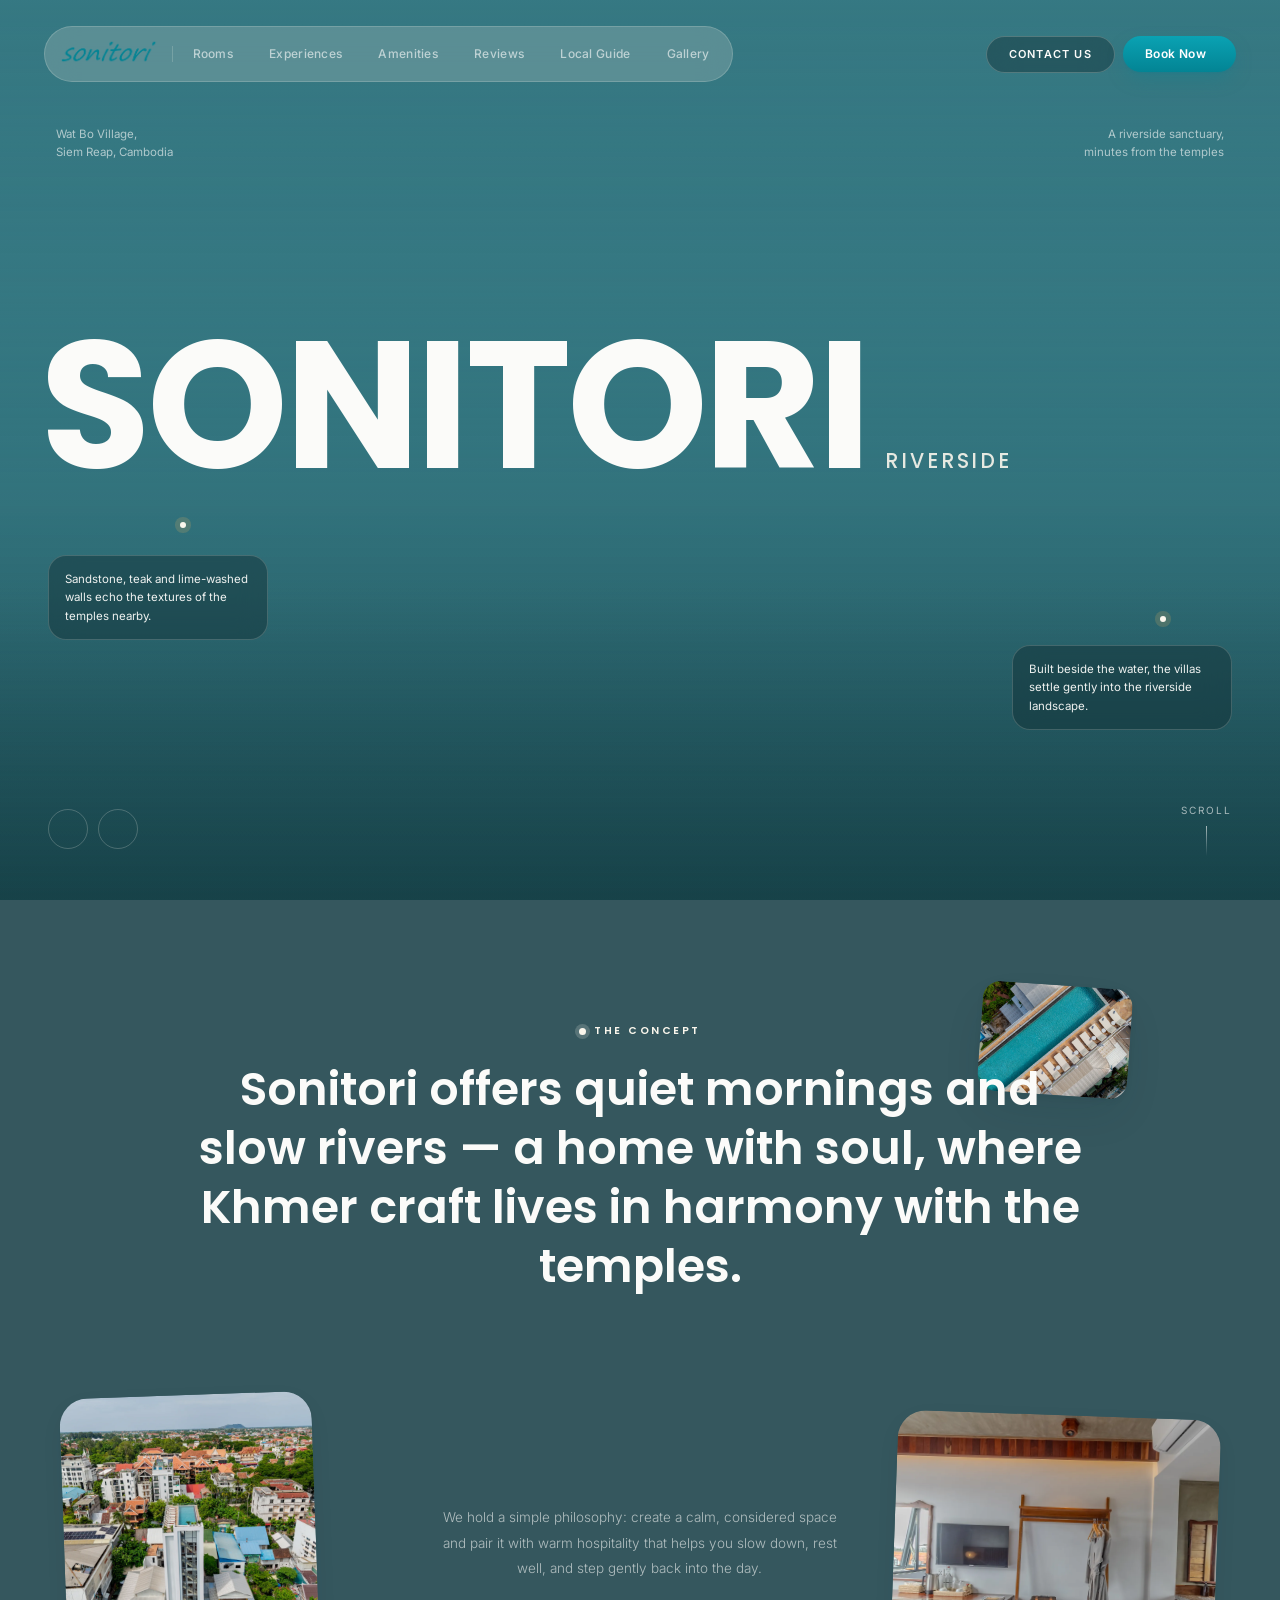
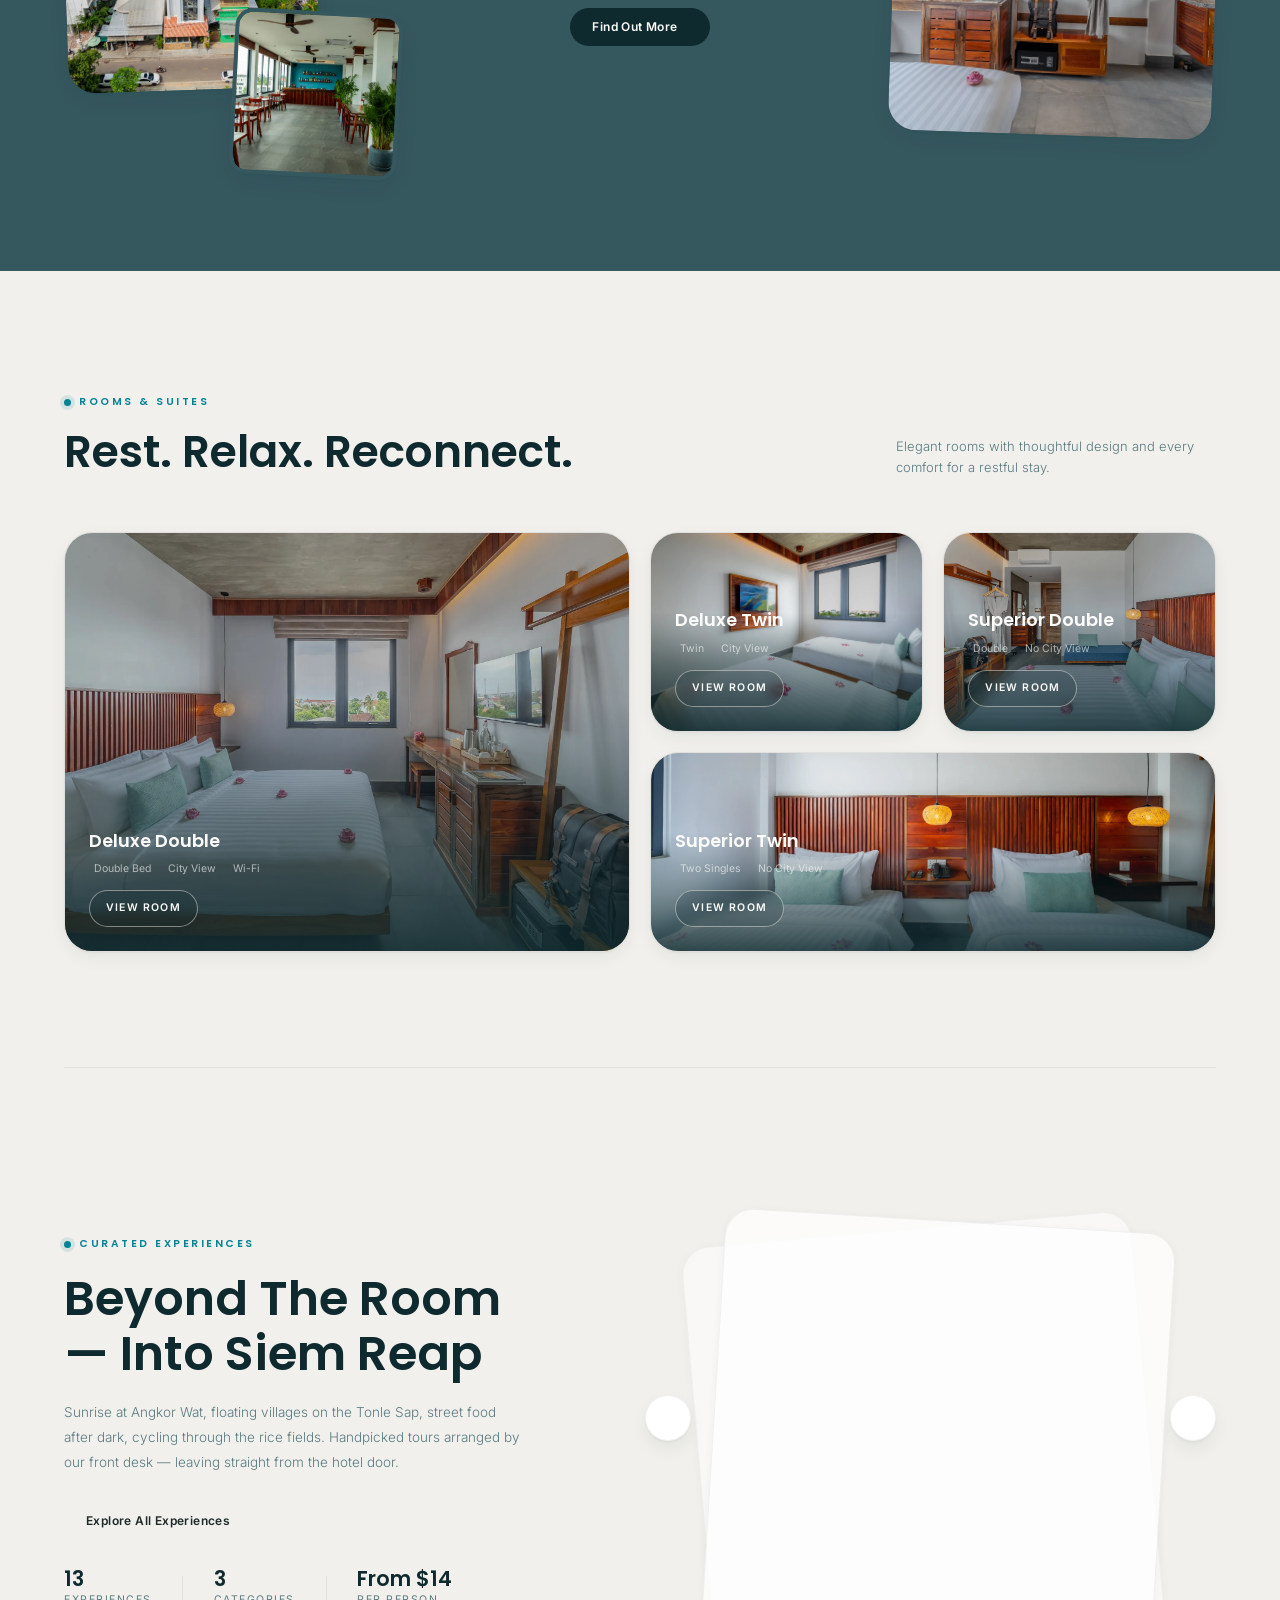
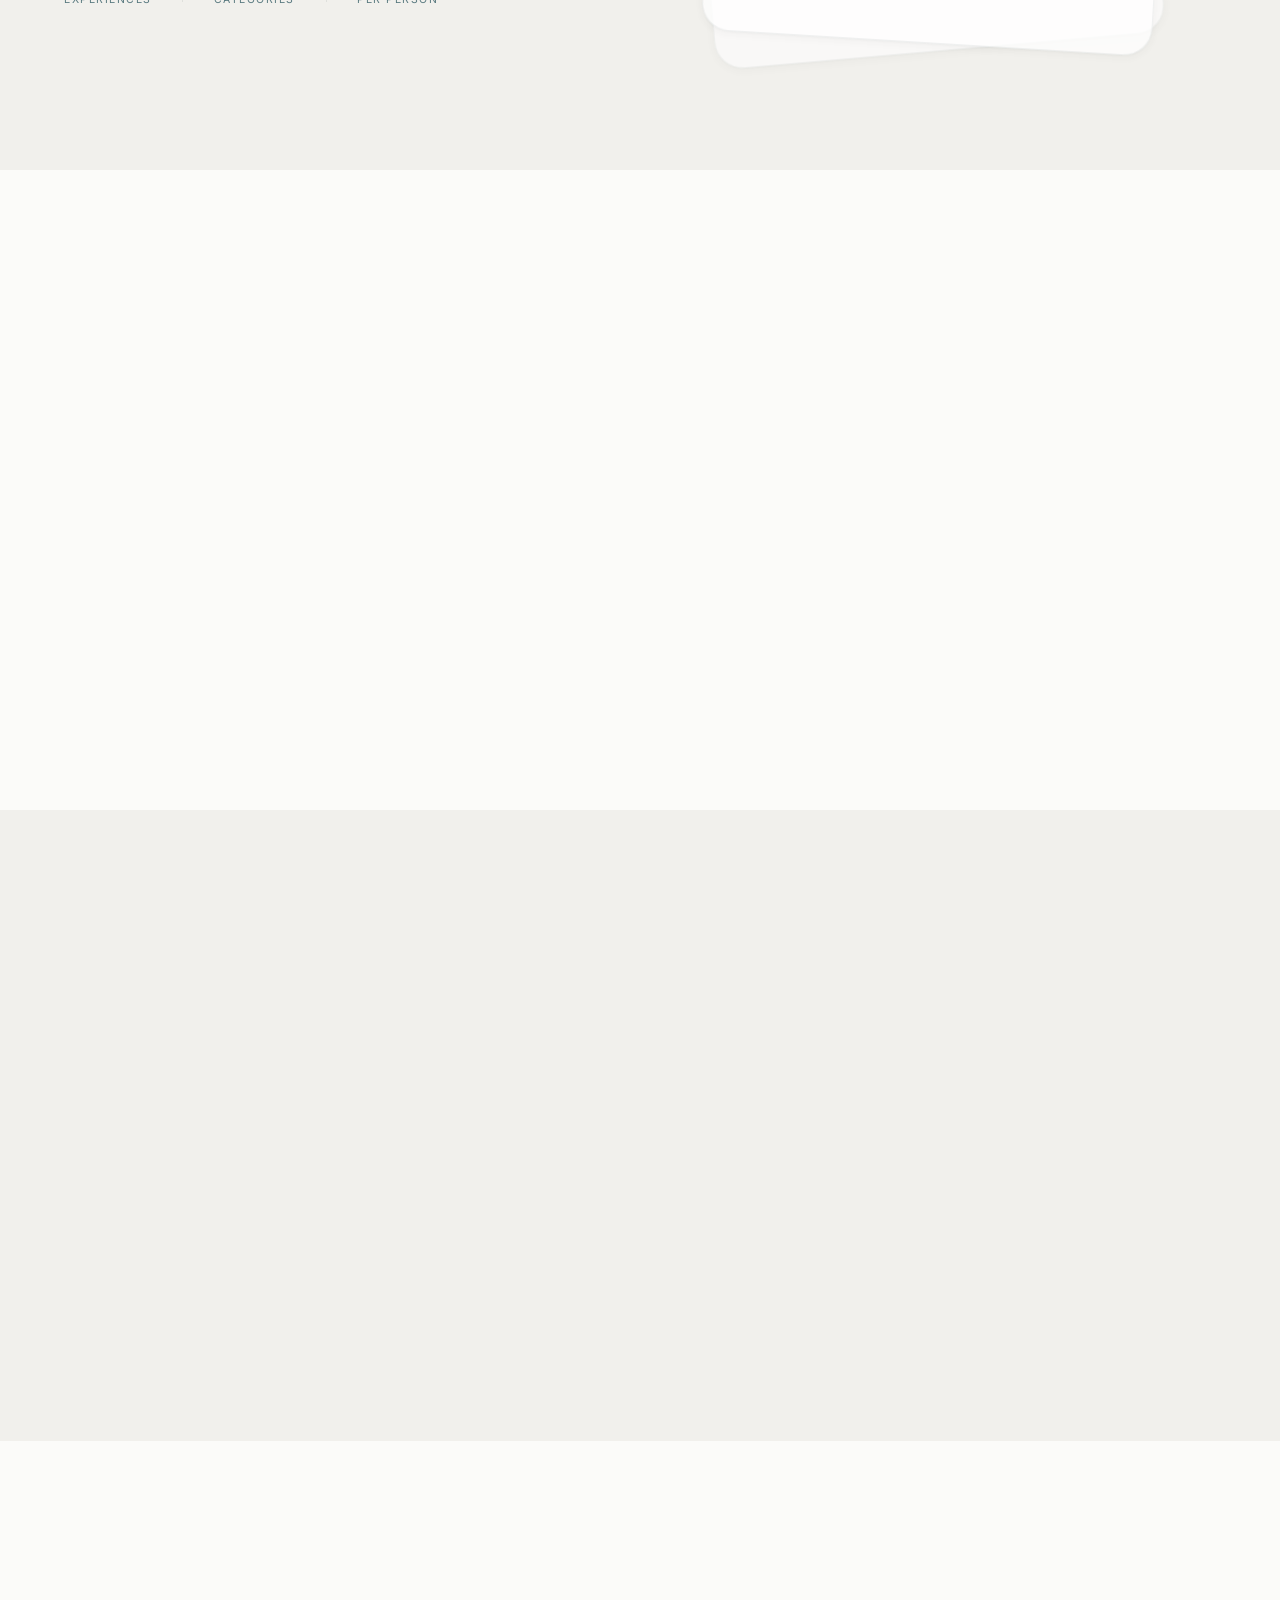
==== commit e5639677: "Update index.html" ====
--- a/siemreap/index.html
+++ b/siemreap/index.html
@@ -159,7 +159,7 @@
             <span><i class="fi fi-rr-building"></i>City View</span>
             <span><i class="fi fi-rr-wifi"></i>Wi-Fi</span>
           </div>
-          <a href="/siemreap/rooms/deluxe-double/" class="bc-link">View Room</a>
+          <a href="rooms/deluxe-double/" class="bc-link">View Room</a>
         </div>
       </div>
 
@@ -173,7 +173,7 @@
             <span><i class="fi fi-rr-bed"></i>Twin</span>
             <span><i class="fi fi-rr-building"></i>City View</span>
           </div>
-          <a href="/siemreap/rooms/deluxe-twin/" class="bc-link">View Room</a>
+          <a href="rooms/deluxe-twin/" class="bc-link">View Room</a>
         </div>
       </div>
 
@@ -187,7 +187,7 @@
             <span><i class="fi fi-rr-bed"></i>Double</span>
             <span><i class="fi fi-rr-window-frame"></i>No City View</span>
           </div>
-          <a href="/siemreap/rooms/superior-double/" class="bc-link">View Room</a>
+          <a href="rooms/superior-double/" class="bc-link">View Room</a>
         </div>
       </div>
 
@@ -201,7 +201,7 @@
             <span><i class="fi fi-rr-bed"></i>Two Singles</span>
             <span><i class="fi fi-rr-window-frame"></i>No City View</span>
           </div>
-          <a href="/siemreap/rooms/superior-twin/" class="bc-link">View Room</a>
+          <a href="rooms/superior-twin/" class="bc-link">View Room</a>
         </div>
       </div>
 
@@ -217,7 +217,7 @@
         <div class="eyebrow-pill">Curated Experiences</div>
         <h2>Beyond The Room<br/>— Into Siem Reap</h2>
         <p>Sunrise at Angkor Wat, floating villages on the Tonle Sap, street food after dark, cycling through the rice fields. Handpicked tours arranged by our front desk — leaving straight from the hotel door.</p>
-        <a href="/siemreap/experience/" class="pill-btn dark-outline" style="background:var(--stone); color:var(--ink); border:1px solid var(--line); display:inline-flex; align-items:center; gap:8px; padding:13px 20px; border-radius:var(--r-full); font-size:12px; font-weight:600; letter-spacing:.3px; transition:transform .25s var(--ease), background .3s ease;">
+        <a href="experience/" class="pill-btn dark-outline">
           Explore All Experiences <i class="fi fi-rr-arrow-right"></i>
         </a>
 
@@ -238,7 +238,7 @@
           <i class="fi fi-rr-angle-left" aria-hidden="true"></i>
         </button>
 
-        <a href="/siemreap/experience/" class="exp-card" id="expCard" aria-label="Browse all experiences">
+        <a href="experience/" class="exp-card" id="expCard" aria-label="Browse all experiences">
           <div class="exp-img">
             <img id="expImg" src="uploads/section3/temple.webp" alt="Angkor Wat Sunrise Tour" loading="lazy"/>
           </div>
@@ -387,7 +387,7 @@
         </div>
         <p class="desc">Modern comfort meets quiet Khmer hospitality, at the edge of Angkor.</p>
       </div>
-      <div class="flinks"><h4>Discover</h4><a href="../">Home</a><a href="/siemreap/experience/">Experiences</a><a href="../phnompenh/">Phnom Penh</a></div>
+      <div class="flinks"><h4>Discover</h4><a href="../">Home</a><a href="experience/">Experiences</a><a href="../phnompenh/">Phnom Penh</a></div>
       <div class="flinks"><h4>Stay</h4><a href="#rooms">Rooms</a><a href="#amenities">Amenities</a><a href="#gallery">Gallery</a></div>
       <div>
         <h4>Contact</h4>
@@ -413,4 +413,4 @@
 
 <script defer src="script.js"></script>
 </body>
-</html>+</html>
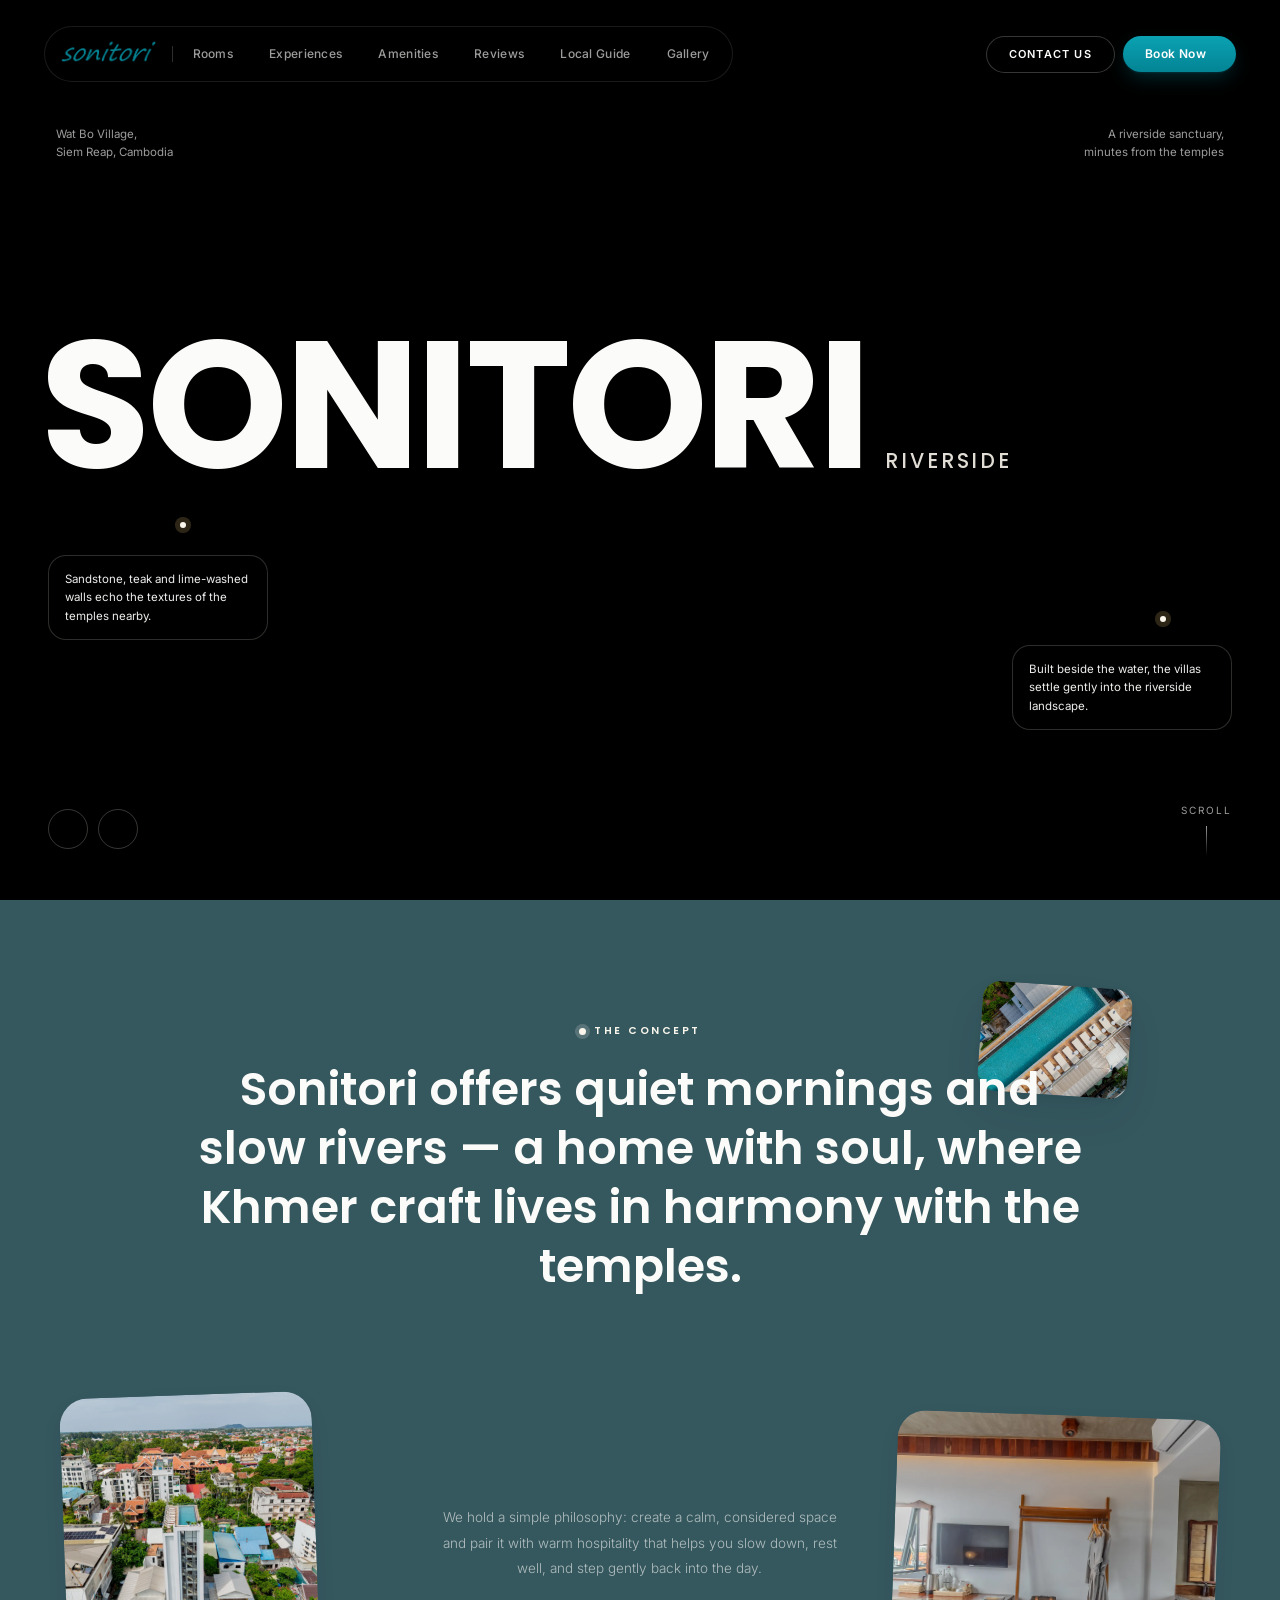
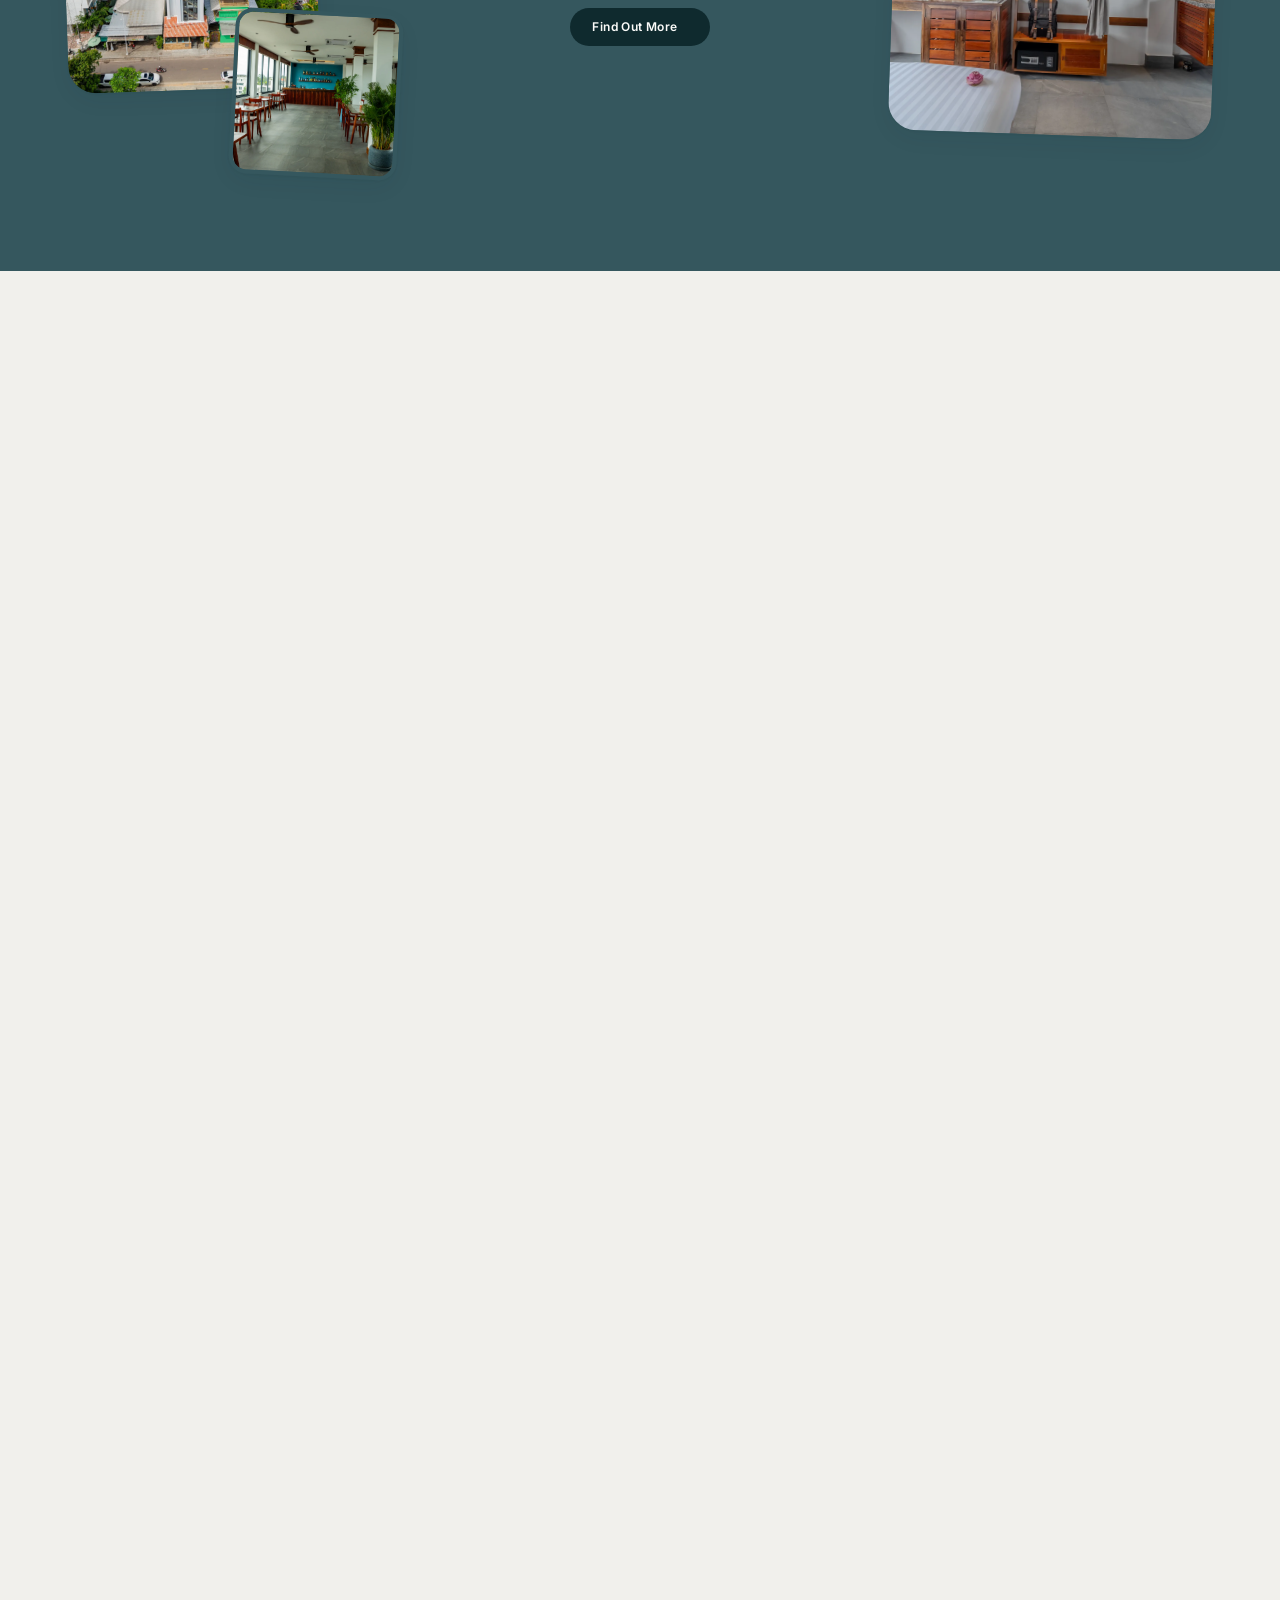
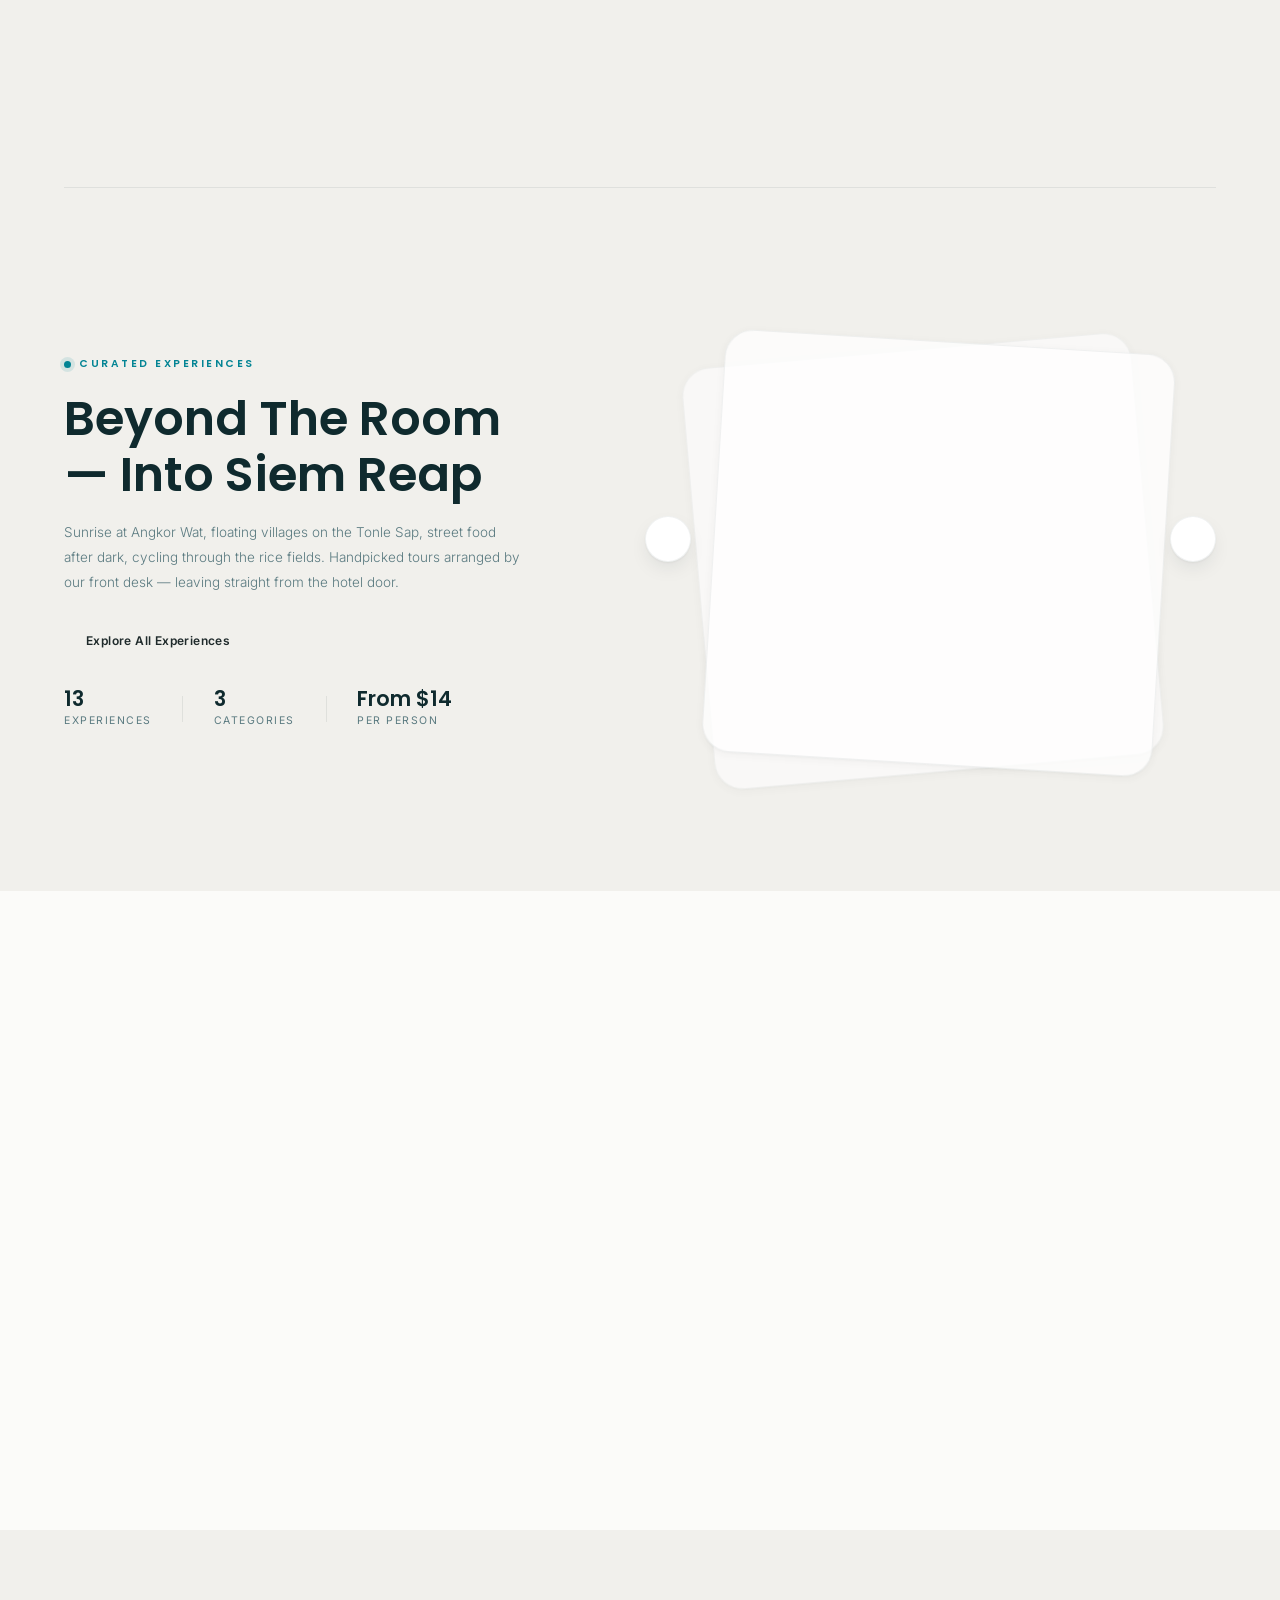
==== commit b5938d8a: "Add files via upload" ====
--- a/siemreap/index.html
+++ b/siemreap/index.html
@@ -413,4 +413,4 @@
 
 <script defer src="script.js"></script>
 </body>
-</html>
+</html>
--- a/siemreap/styles.css
+++ b/siemreap/styles.css
@@ -152,14 +152,18 @@
 
 .nav-pill-group {
   display: flex; align-items: center; gap: 4px;
-  background: rgba(120, 160, 165, 0.55);
+  background: rgba(0, 0, 0, 0.42);           /* was rgba(120,160,165,.55) */
   backdrop-filter: blur(var(--blur-strength));
   -webkit-backdrop-filter: blur(var(--blur-strength));
-  border: 1px solid rgba(250,246,236,.18);
+  border: 1px solid rgba(255, 255, 255, 0.10); /* was warm gold-tinted */
   border-radius: var(--r-full); padding: 6px;
   transition: background .4s ease, border-color .4s ease;
 }
-.navbar.scrolled .nav-pill-group { background: rgba(210, 220, 220, 0.75); }
+
+.navbar.scrolled .nav-pill-group {
+  background: rgba(210, 220, 220, 0.75);        /* keep as-is */
+  border-color: rgba(250, 246, 236, 0.18);
+}
 .navbar.scrolled .nav-pill-group a { color: var(--ink); }
 
 .nav-pill-group .brand {
@@ -219,7 +223,7 @@
   display: none;
   align-items: center; justify-content: center;
   padding: 6px 16px;
-  background: rgba(171, 173, 173, 0.34);
+  background: rgba(0, 0, 0, 0.42);
   backdrop-filter: blur(var(--blur-strength));
   -webkit-backdrop-filter: blur(var(--blur-strength));
   border: 1px solid rgba(250,246,236,.18);
@@ -301,7 +305,7 @@
 
 /* ---- GHOST ---- */
 .pill-btn.ghost {
-  background: rgba(15,42,46,.40);
+  background: rgba(0, 0, 0, 0.42);
   backdrop-filter: blur(var(--blur-strength));
   -webkit-backdrop-filter: blur(var(--blur-strength));
   border: 1px solid rgba(250,246,236,.22);
@@ -312,8 +316,9 @@
   letter-spacing: 1.2px;
 }
 .navbar.scrolled .pill-btn.ghost {
-  background: rgba(15,42,46,.75);
-  border-color: rgba(250,246,236,.16);
+  background: rgba(210, 220, 220, 0.75);        /* keep as-is */
+  border-color: rgba(250, 246, 236, 0.18);
+  color: var(--ink);
 }
 @media (hover: hover) {
   .pill-btn.ghost:hover {
@@ -512,11 +517,20 @@
 .hero { position: relative; min-height: 100svh; overflow: hidden; background: var(--dusk); }
 .hero-media { position: absolute; inset: 0; z-index: 0; }
 .hero-media video, .hero-media img { width: 100%; height: 100%; object-fit: cover; }
+.hero { background: #000; }
+
 .hero-wash {
   position: absolute; inset: 0; z-index: 1;
-  background: linear-gradient(180deg, rgba(72,114,122,.55) 0%, rgba(72,114,122,.28) 32%, rgba(15,42,46,.05) 55%, rgba(15,42,46,.55) 100%),
-              linear-gradient(0deg, var(--dusk-deep), transparent 35%);
-}
+  background:
+    linear-gradient(
+      180deg,
+      rgba(0,0,0,.55) 0%,
+      rgba(0,0,0,.15) 40%,
+      rgba(0,0,0,.35) 65%,
+      rgba(0,0,0,.92) 100%
+    );
+}
+.hero-wash::after { display: none; }
 .hero-wash::after {
   content: '';
   position: absolute; inset: 0;
@@ -570,7 +584,7 @@
 .hero-annotations .annot-card { pointer-events: auto; }
 .annot-card {
   position: absolute; max-width: 220px; padding: 14px 16px; border-radius: var(--r-md);
-  background: rgba(15,42,46,.42);
+  background: rgba(0, 0, 0, 0.42);
   backdrop-filter: blur(var(--blur-strength));
   -webkit-backdrop-filter: blur(var(--blur-strength));
   border: 1px solid rgba(250,246,236,.18);
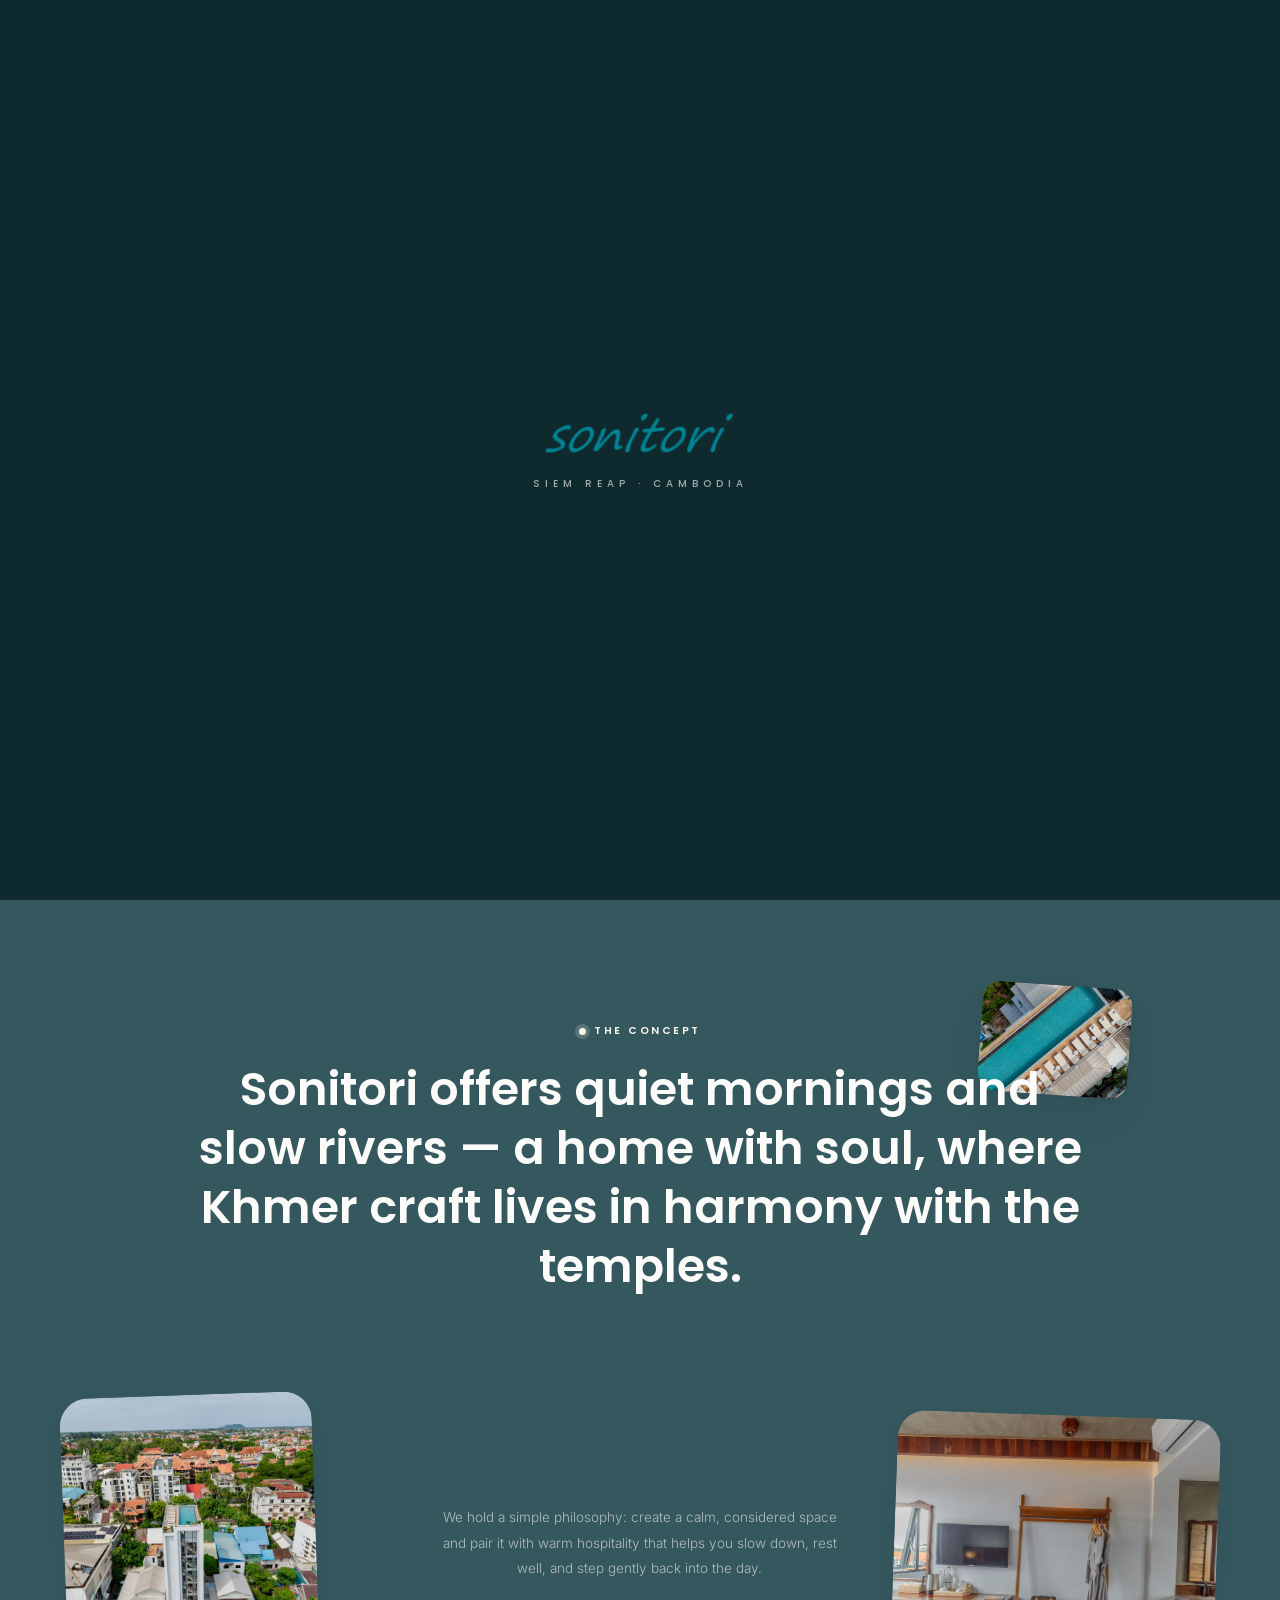
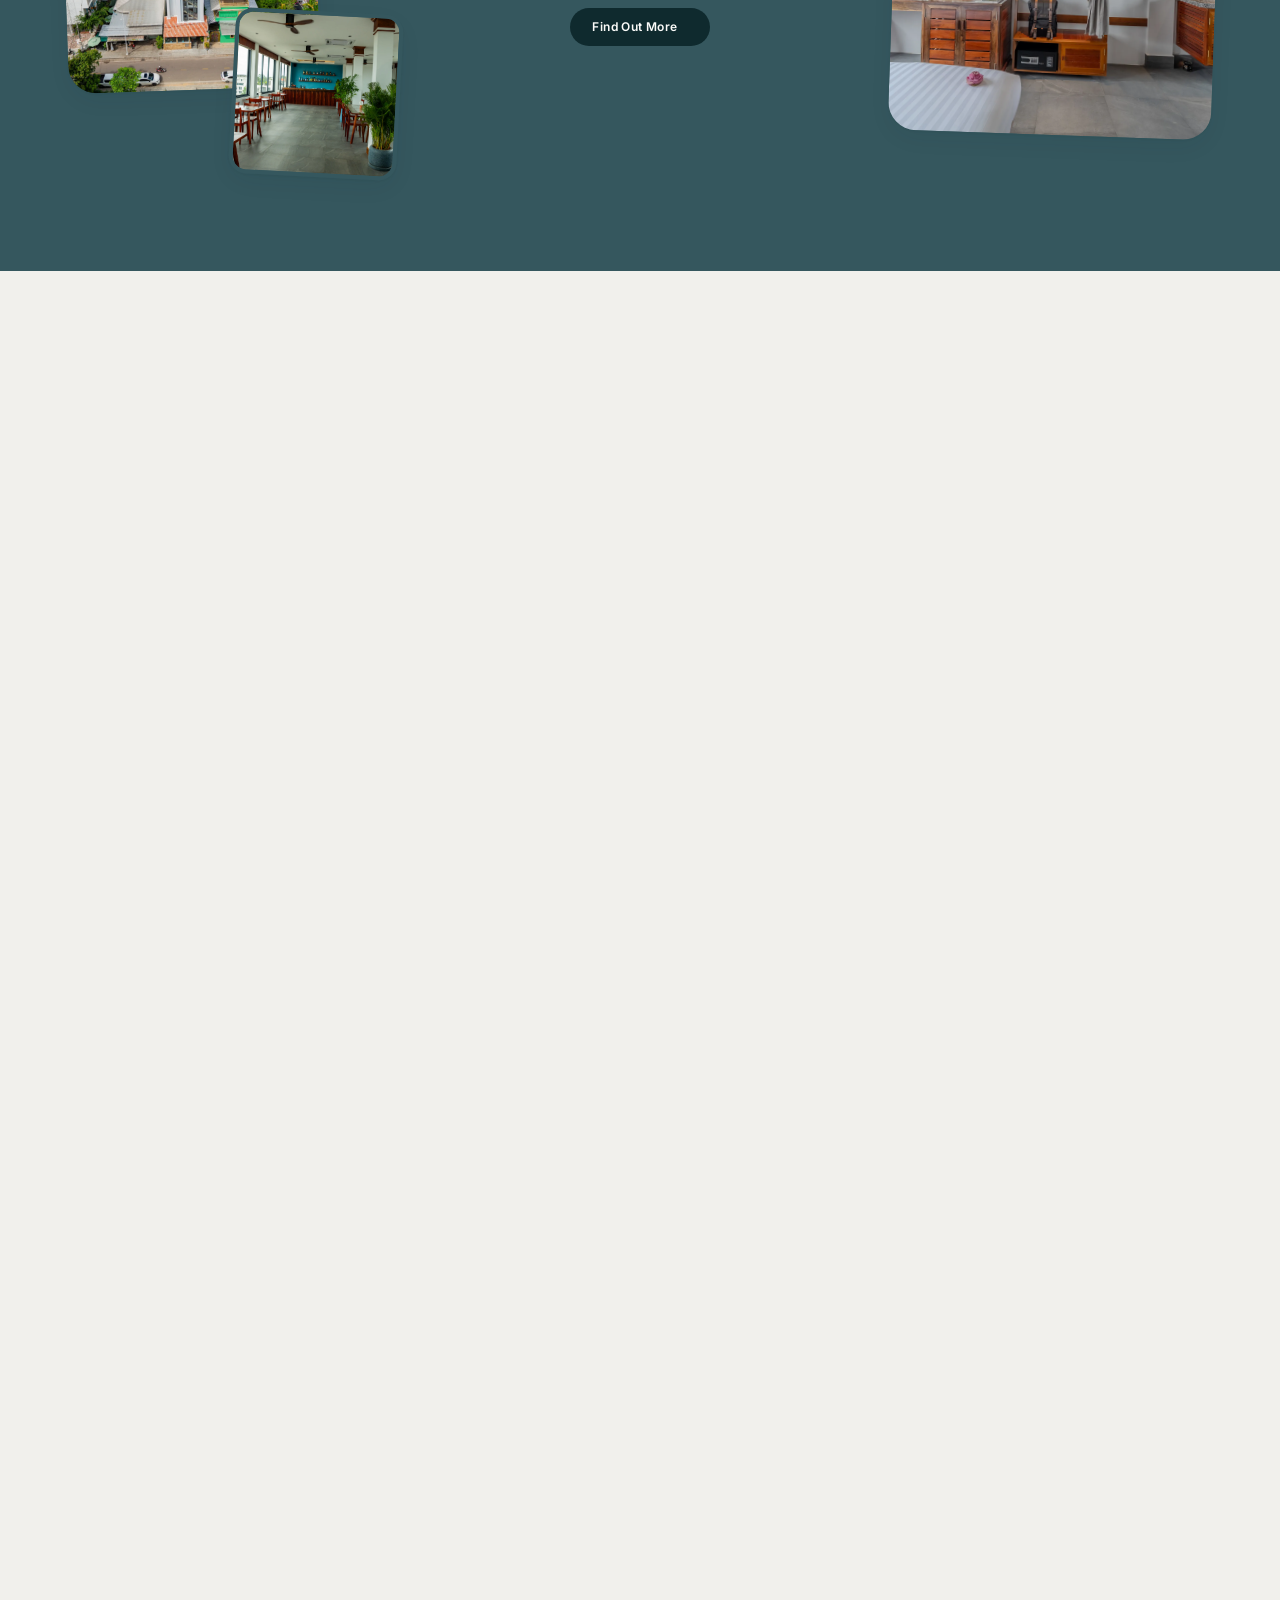
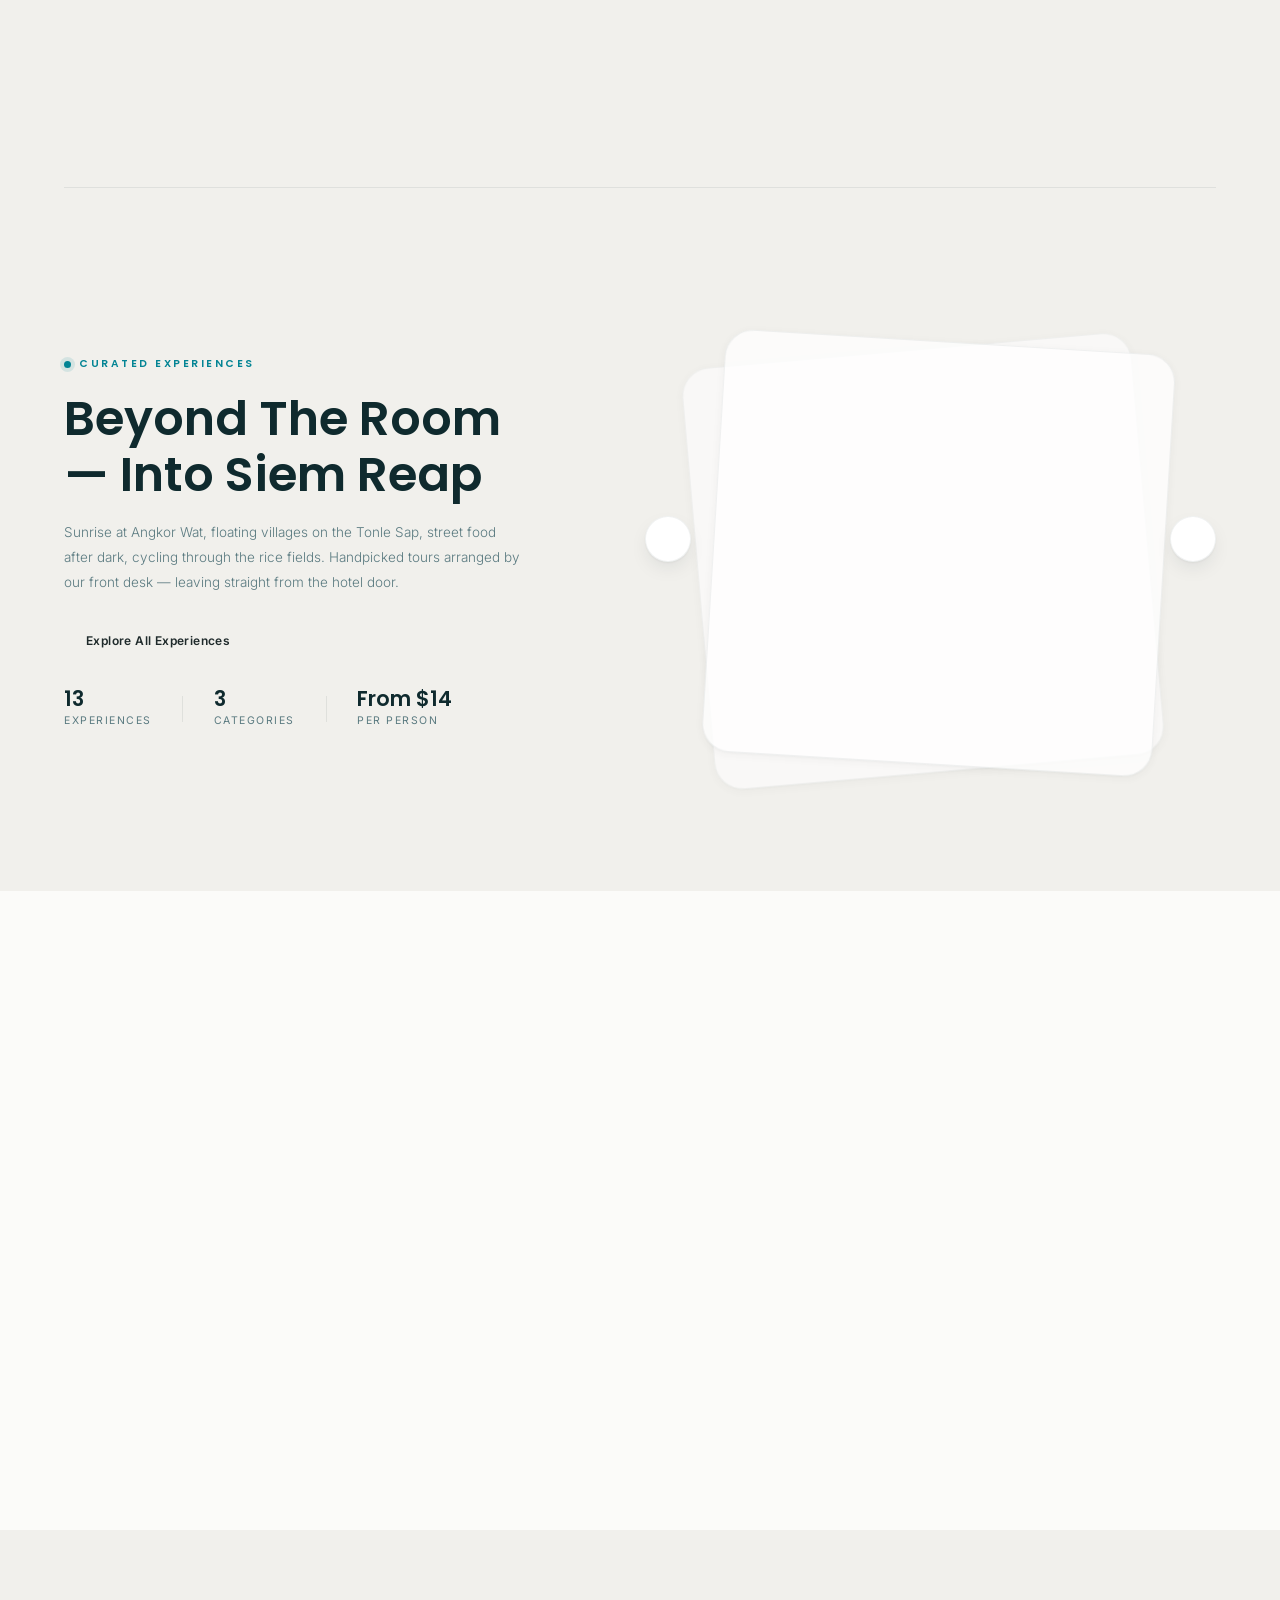
==== commit facf7569: "Add files via upload" ====
--- a/siemreap/index.html
+++ b/siemreap/index.html
@@ -80,9 +80,9 @@
 <!-- HERO -->
 <section class="hero" id="hero">
   <div class="hero-media">
-    <video autoplay muted loop playsinline preload="metadata" poster="https://images.unsplash.com/photo-1571003123894-1f0594d2b5d9?q=80&w=1600">
-      <source src="https://video.sonitori.com/SONITORI-Siemreap.mp4" type="video/mp4">
-    </video>
+    <video id="heroVideo" autoplay muted loop playsinline preload="auto" poster="uploads/top-page-photo.webp">
+  <source src="https://video.sonitori.com/SONITORI-Siemreap.mp4" type="video/mp4">
+</video>
   </div>
   <div class="hero-wash"></div>
   <div class="hero-glow" id="heroGlow"></div>
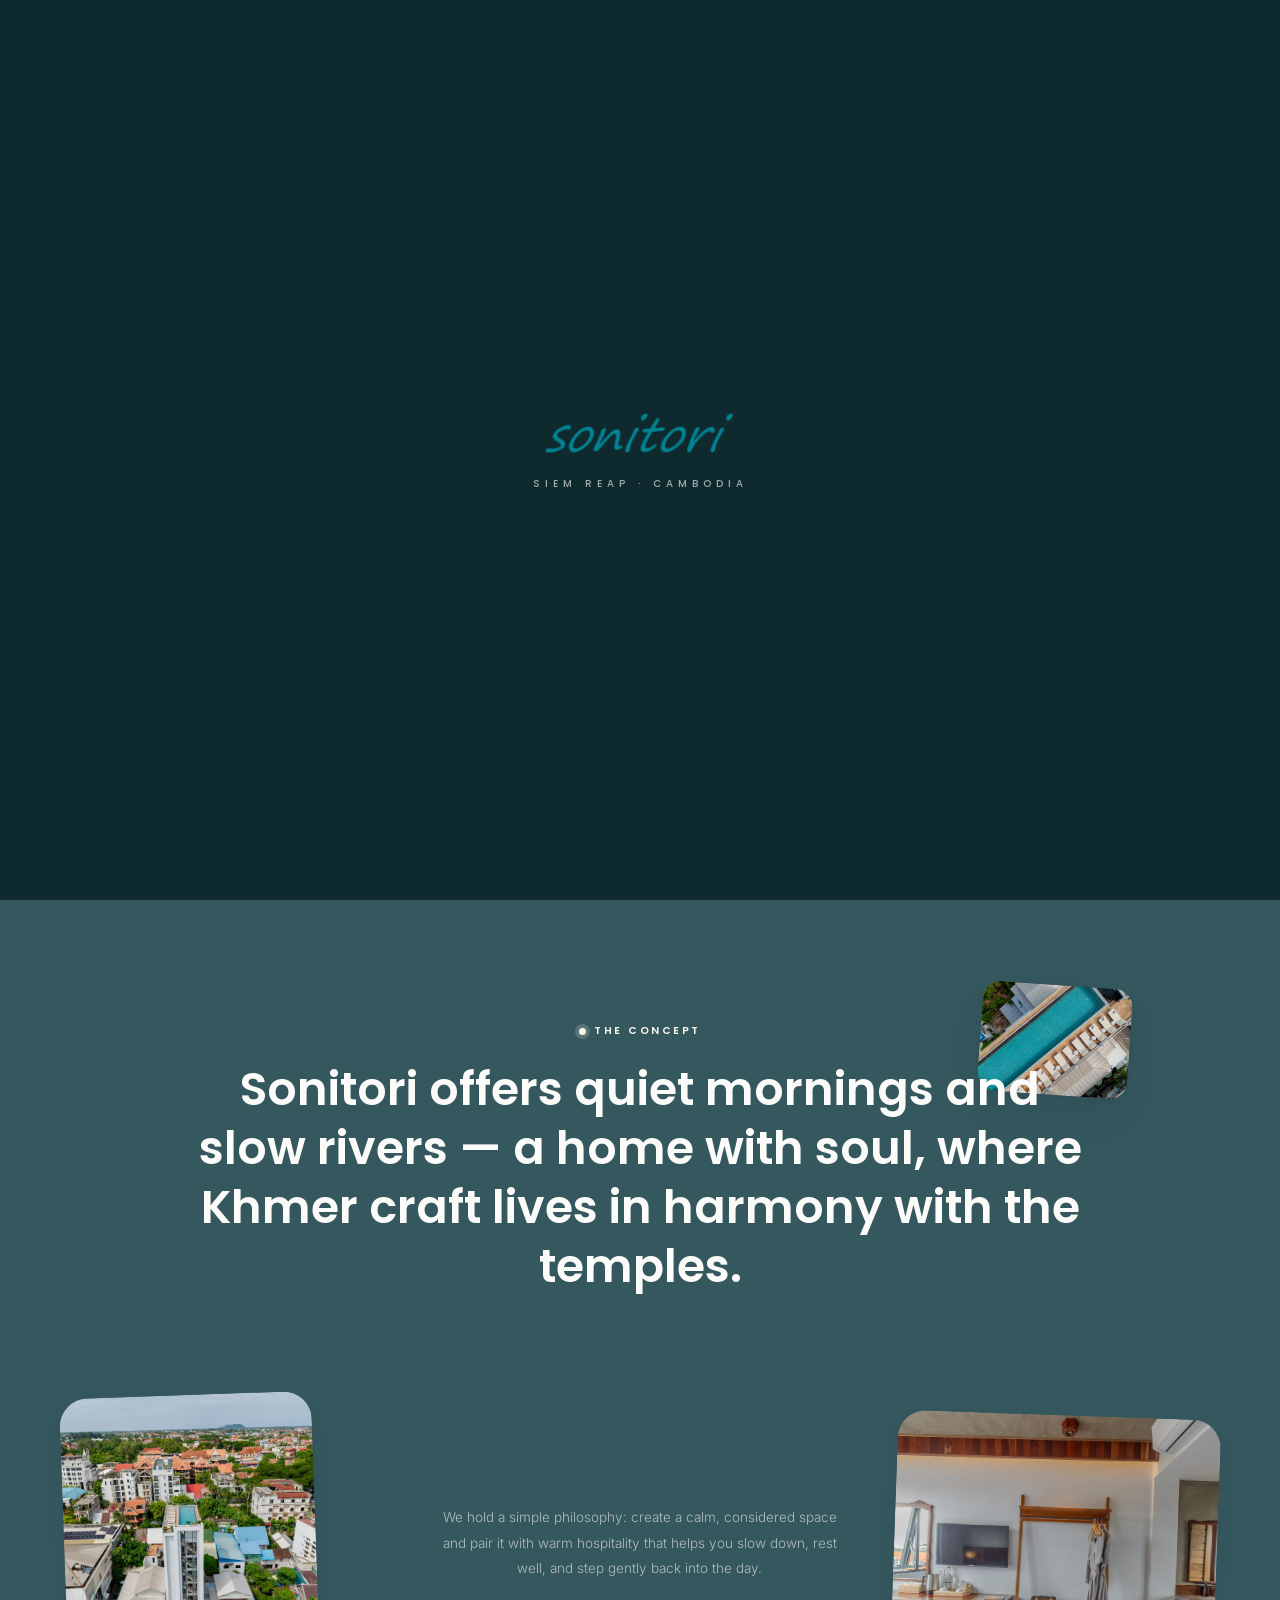
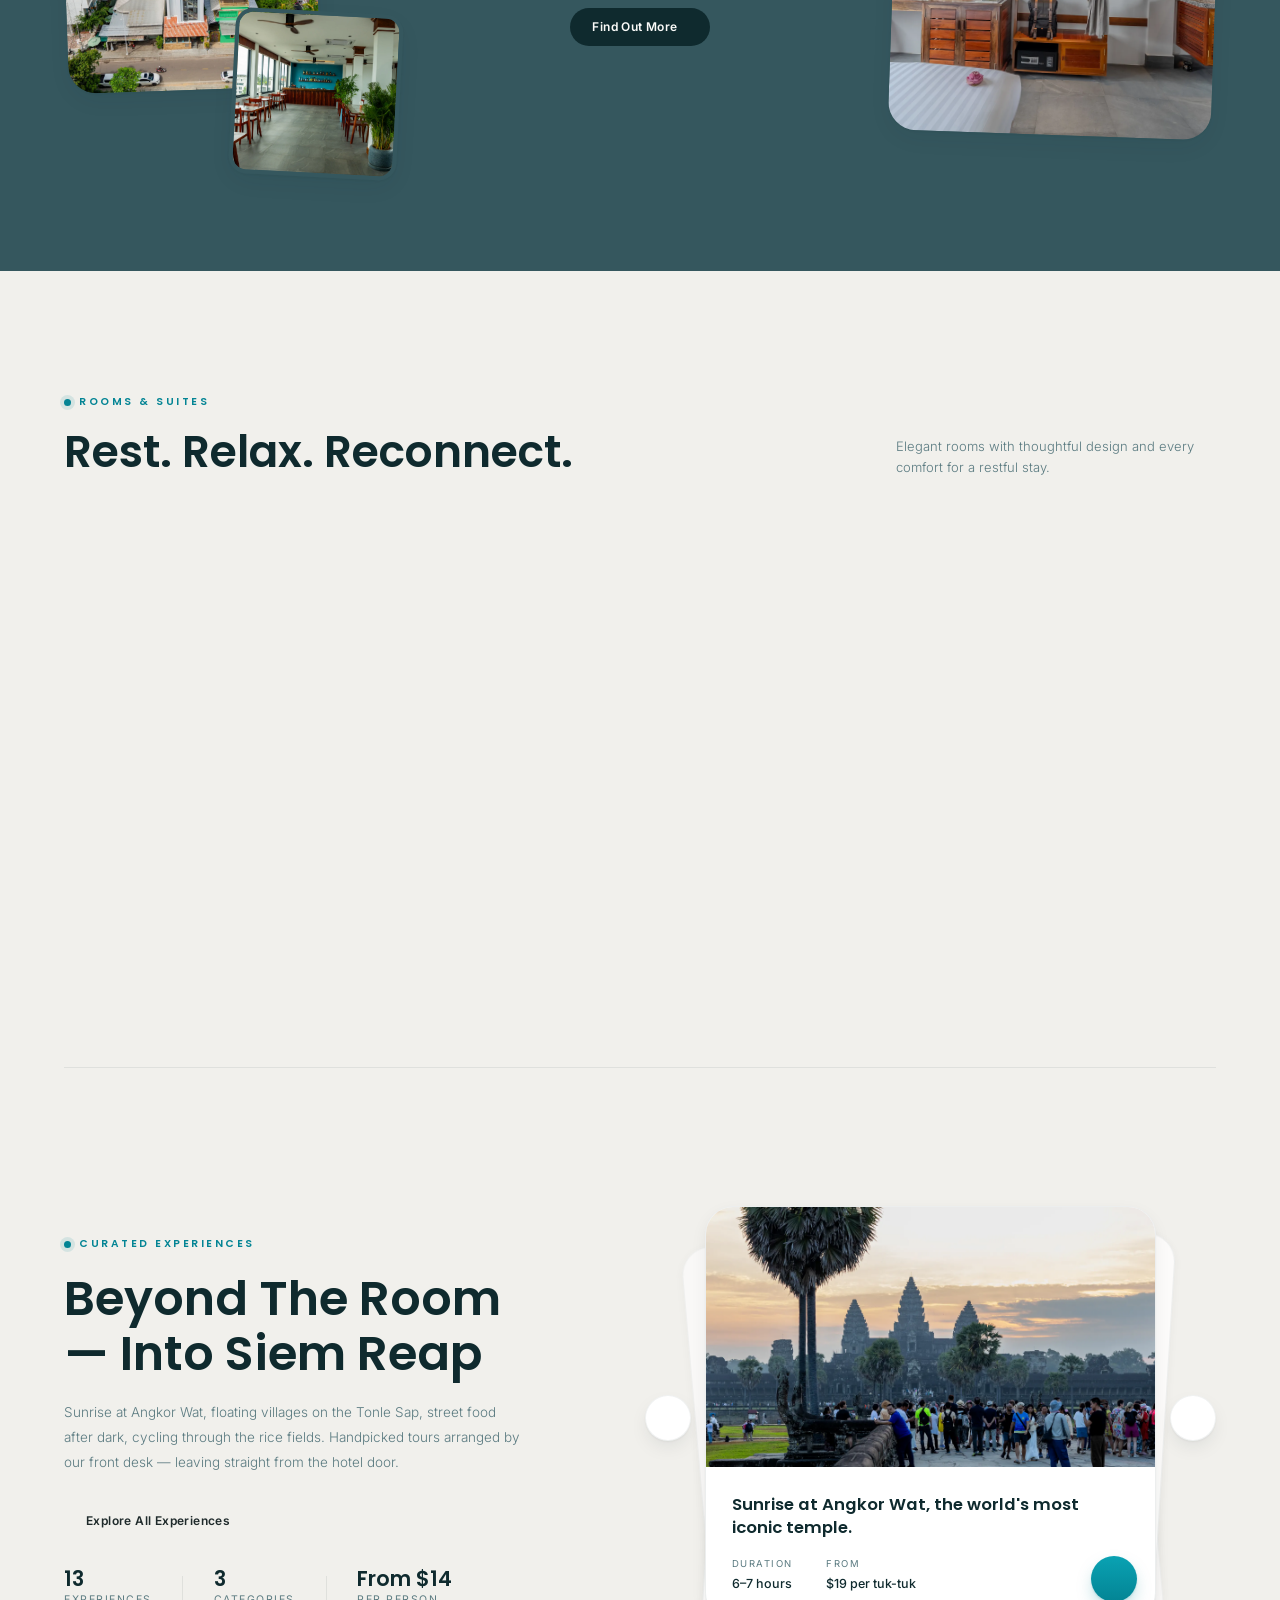
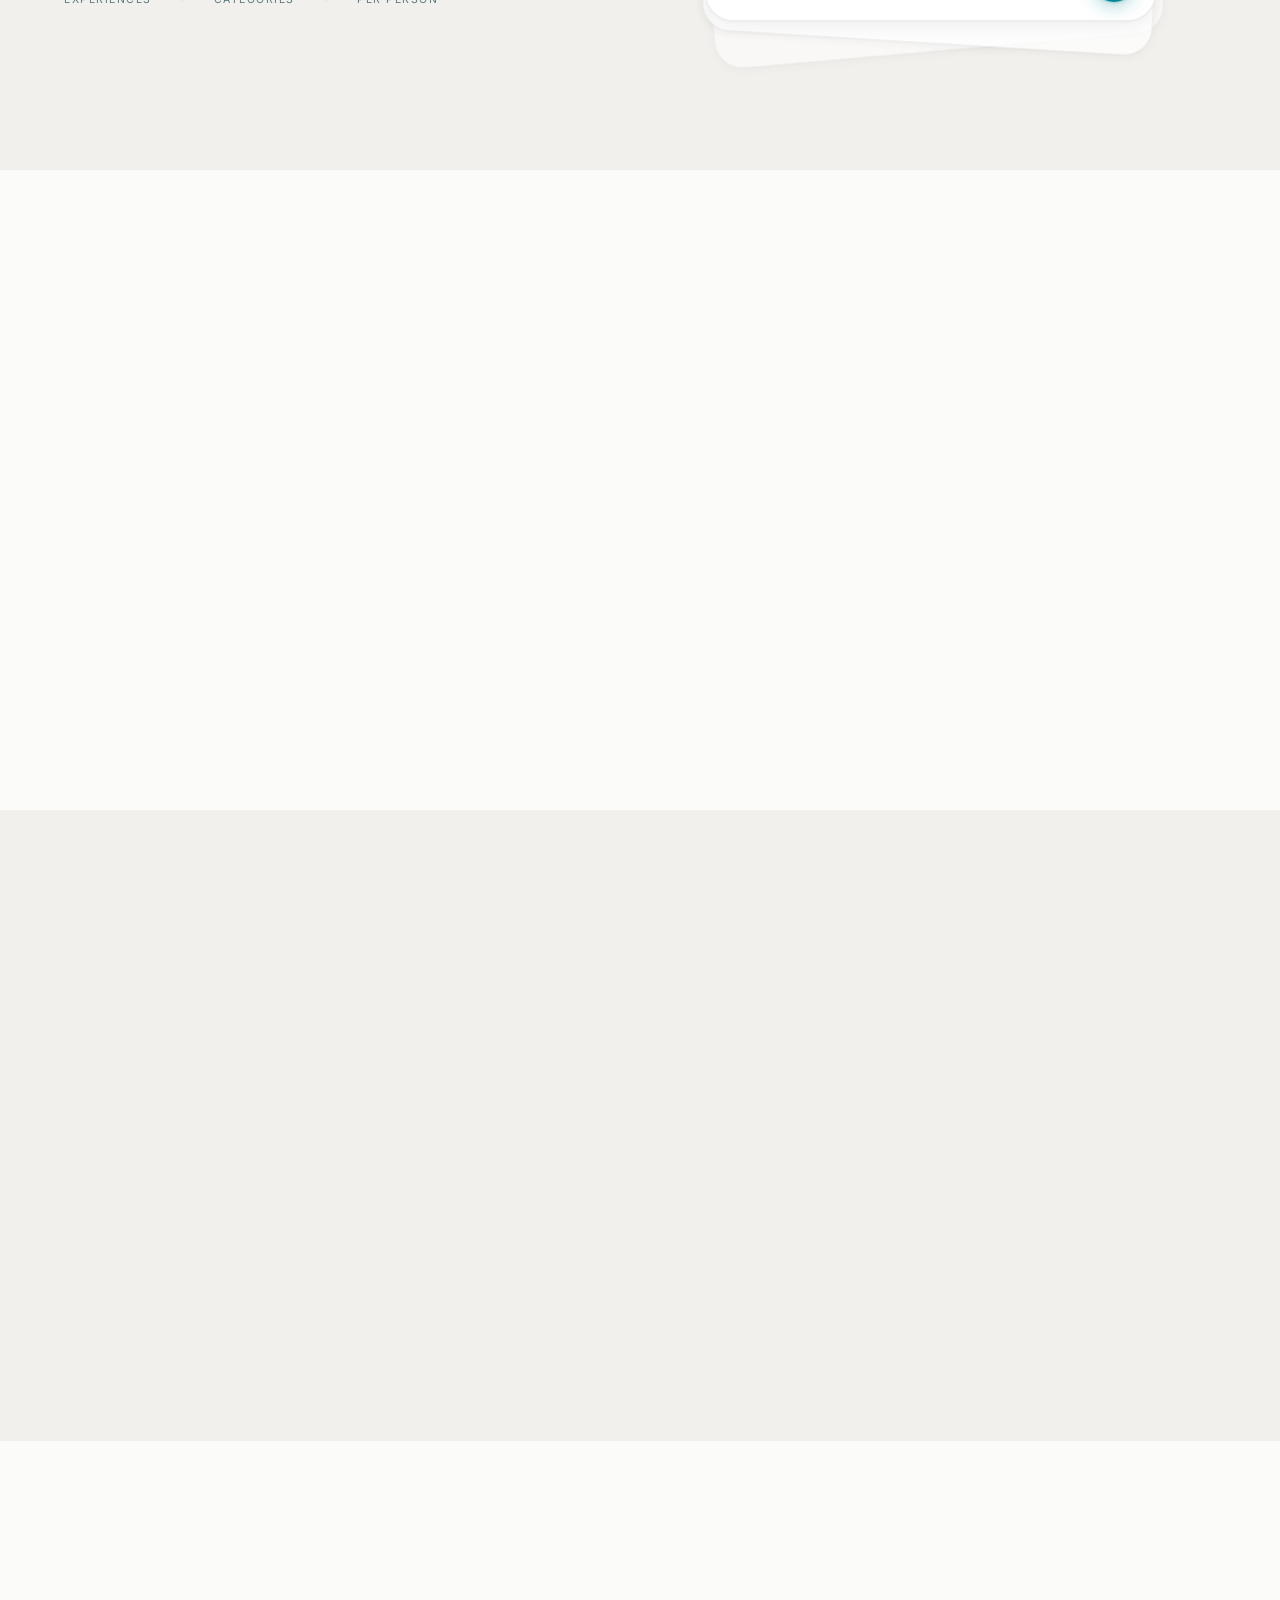
==== commit 076031dc: "Add files via upload" ====
--- a/siemreap/index.html
+++ b/siemreap/index.html
@@ -80,7 +80,7 @@
 <!-- HERO -->
 <section class="hero" id="hero">
   <div class="hero-media">
-    <video id="heroVideo" autoplay muted loop playsinline preload="auto" poster="uploads/top-page-photo.webp">
+    <video id="heroVideo" muted loop playsinline preload="auto" poster="uploads/top-page-photo.webp">
   <source src="https://video.sonitori.com/SONITORI-Siemreap.mp4" type="video/mp4">
 </video>
   </div>
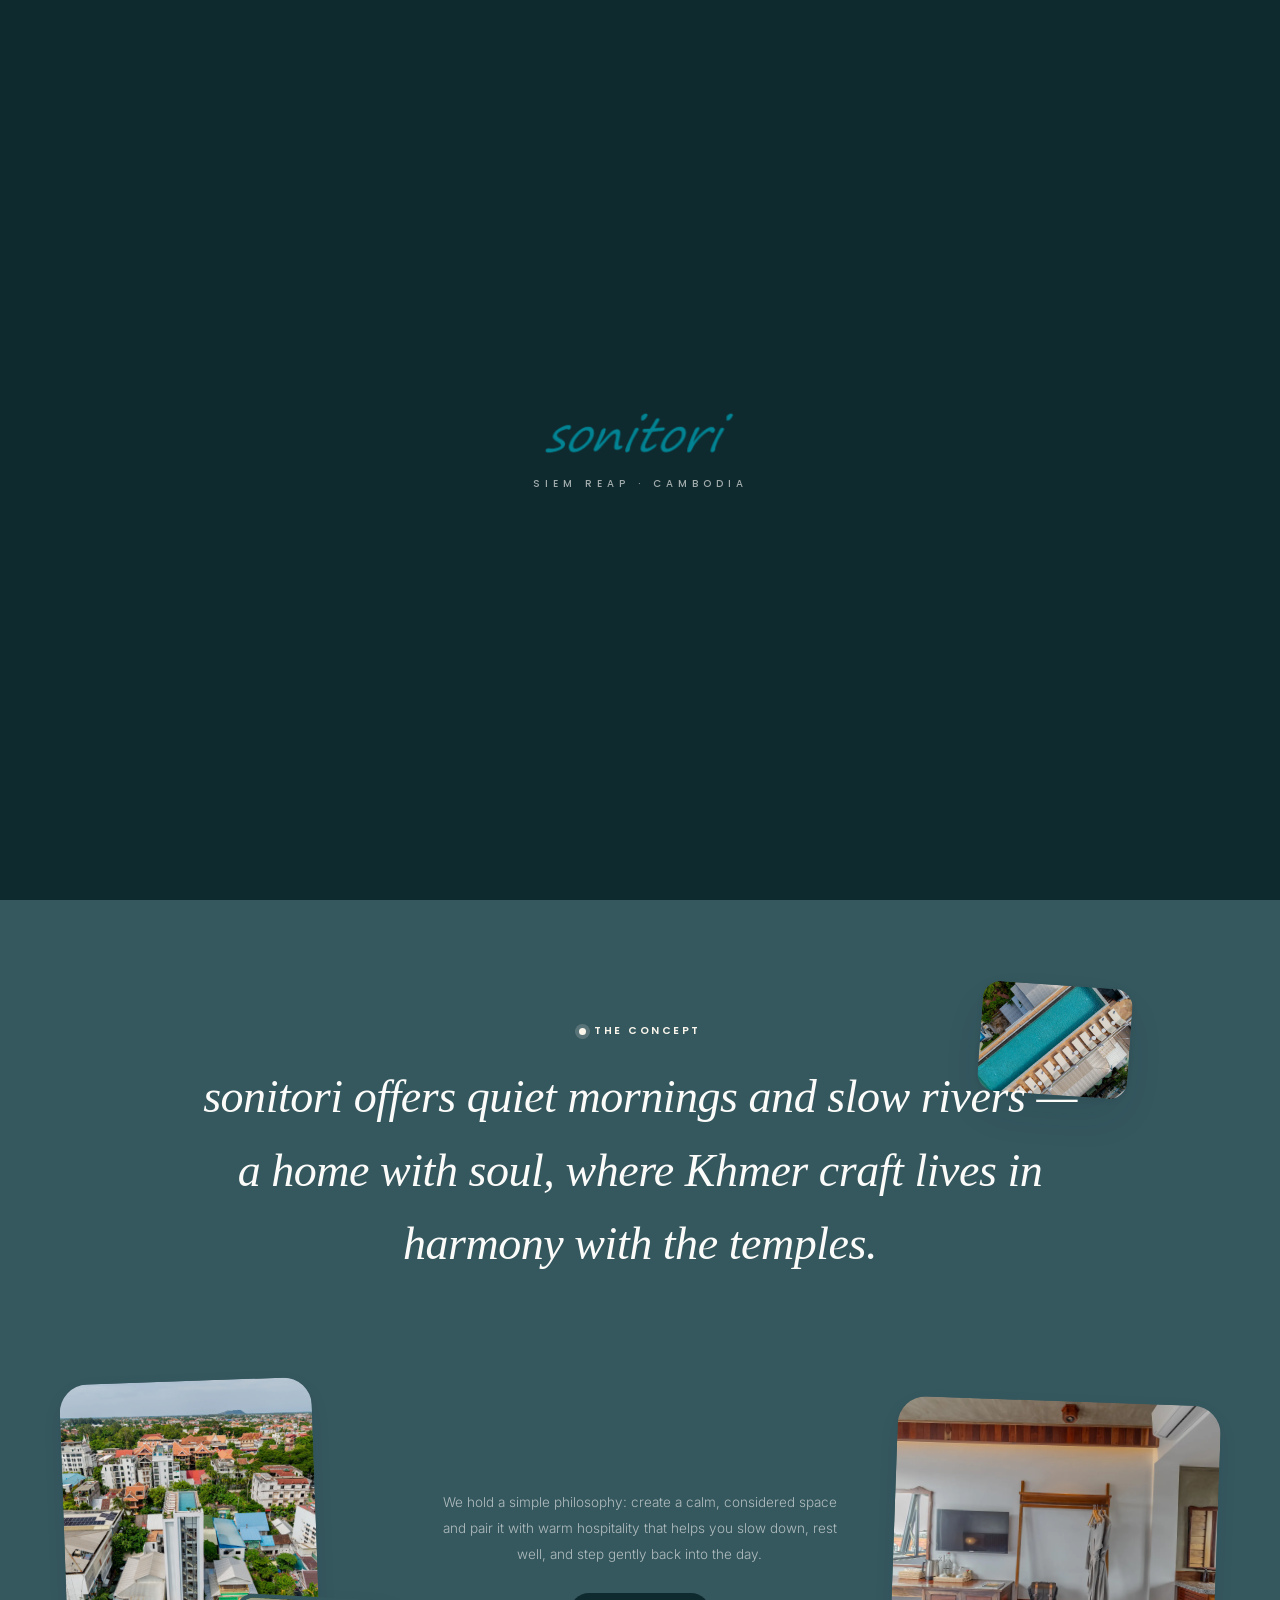
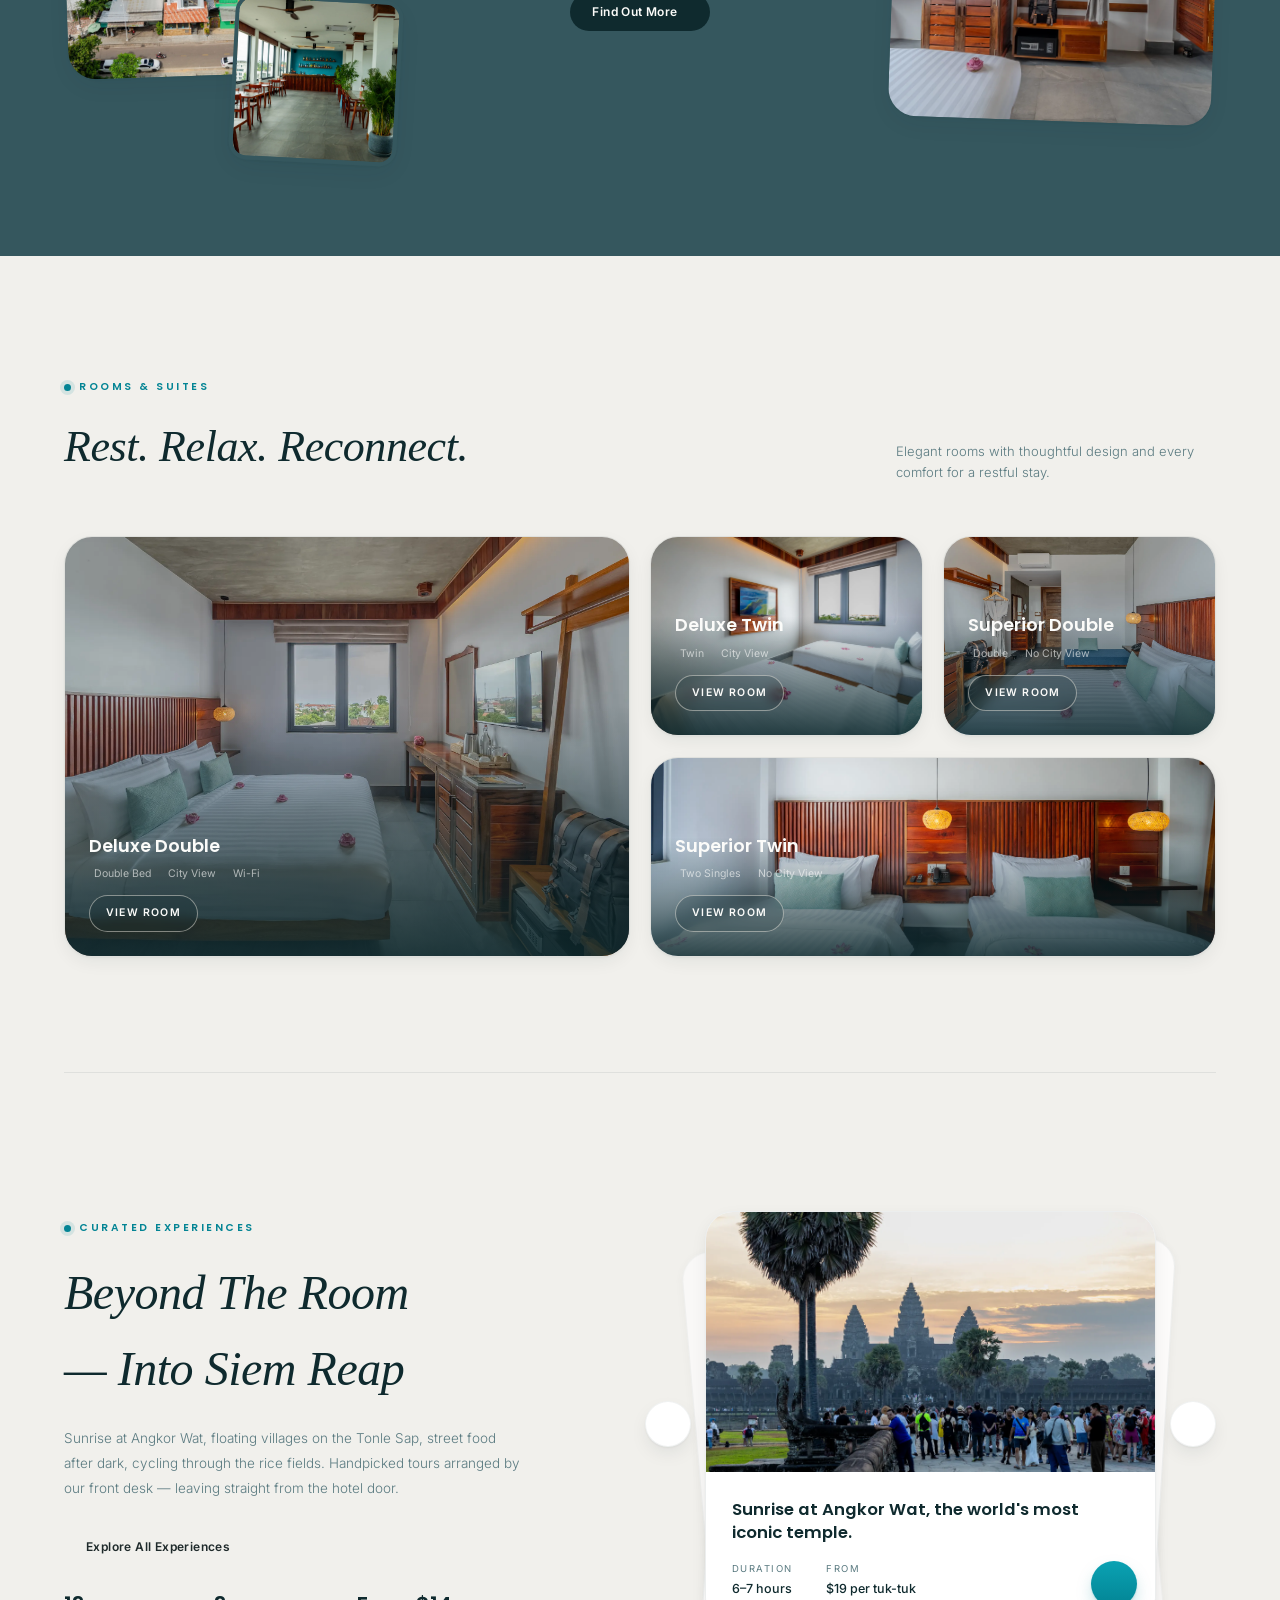
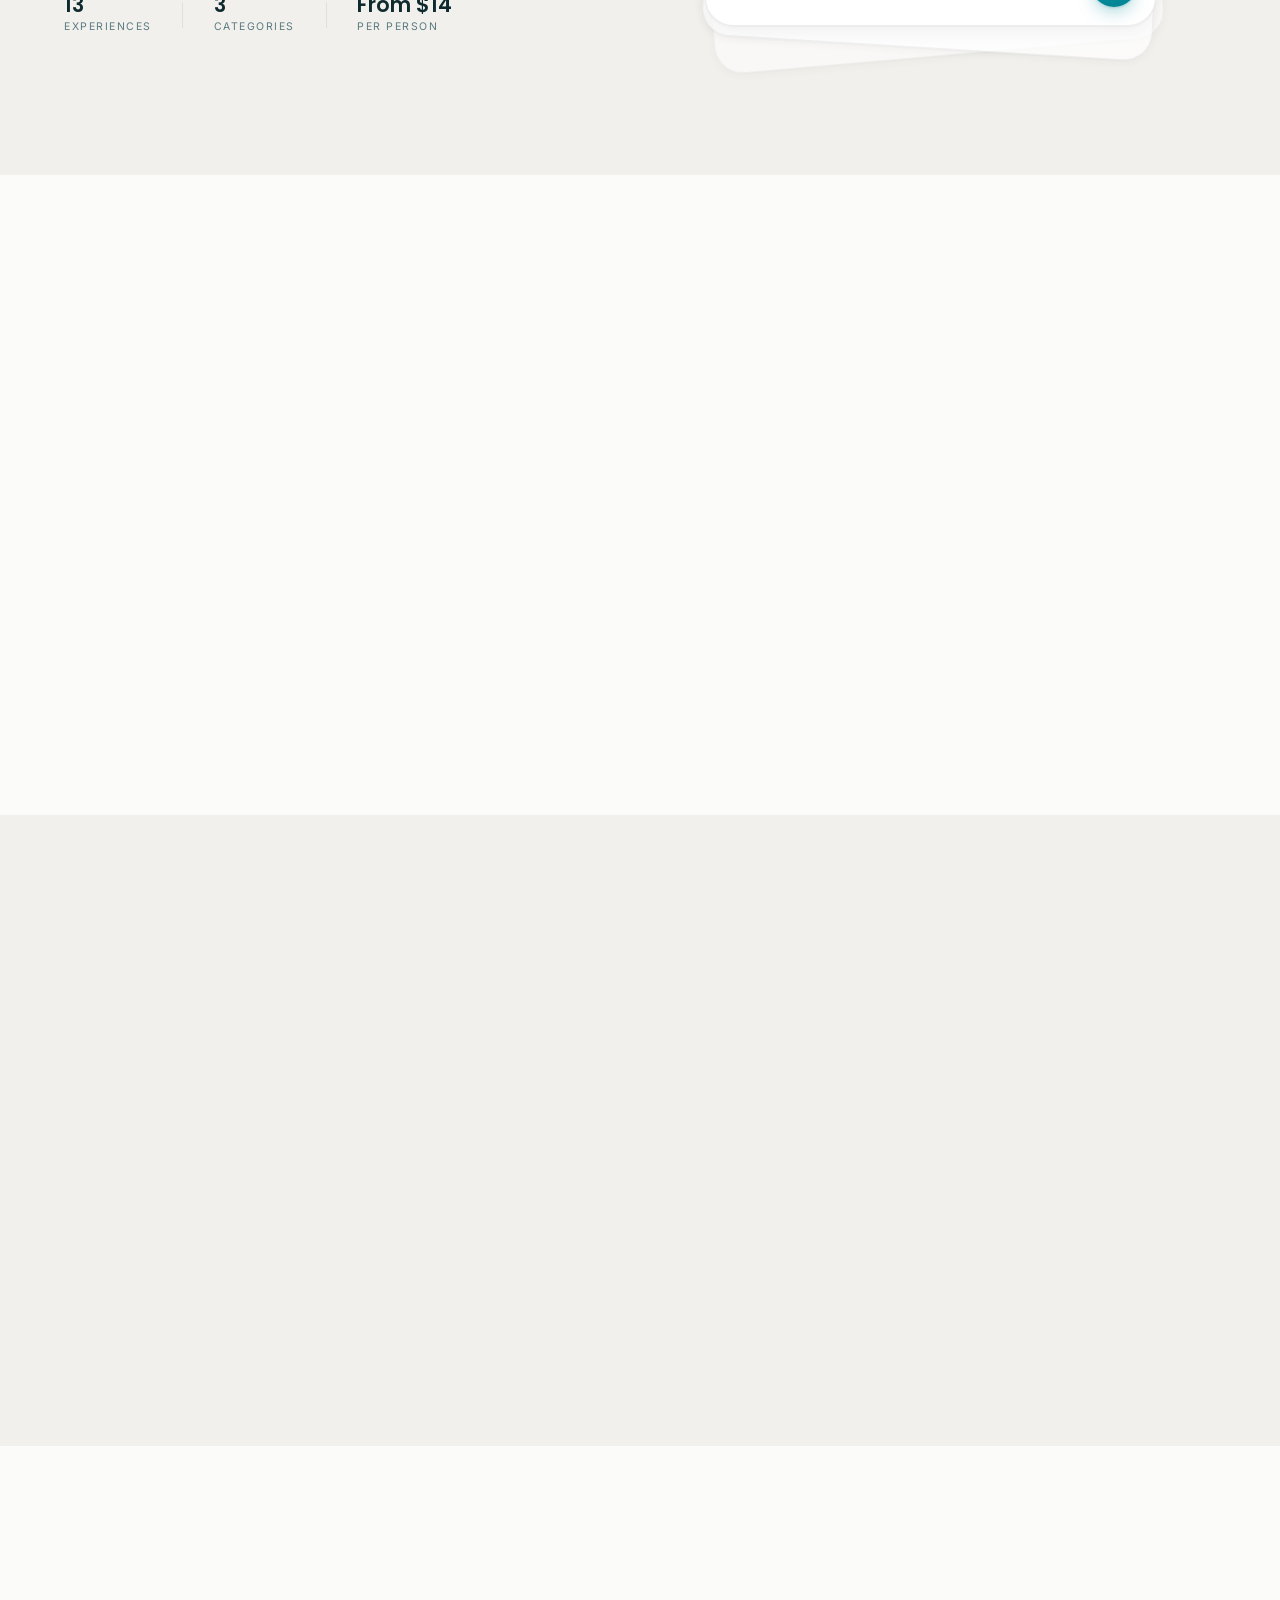
==== commit 19905c70: "Add files via upload" ====
--- a/siemreap/index.html
+++ b/siemreap/index.html
@@ -48,7 +48,6 @@
   </a>
 
   <div class="nav-right">
-    <button class="pill-btn ghost" id="contactBtn">Contact Us</button>
     <button class="pill-btn solid" id="navBookBtn">Book Now <i class="fi fi-rr-arrow-right"></i></button>
     <button class="hamburger-pill" id="hamburger" aria-label="Toggle menu" aria-expanded="false"><span></span><span></span><span></span></button>
   </div>
@@ -93,19 +92,26 @@
   </div>
 
   <div class="hero-wordmark" id="heroWordmark">
-    <span class="hw-main">SONITORI</span>
+    <span class="hw-main">sonitori</span>
     <span class="hw-sub">Riverside</span>
   </div>
 
-  <div class="hero-annotations">
-    <div class="annot-card annot-a" id="annotA"><div class="annot-dot"></div><p>Sandstone, teak and lime-washed walls echo the textures of the temples nearby.</p></div>
-    <div class="annot-card annot-b" id="annotB"><div class="annot-dot"></div><p>Built beside the water, the villas settle gently into the riverside landscape.</p></div>
-  </div>
-
   <div class="hero-bottom-row">
-    <div class="hero-social">
-      <a href="https://www.facebook.com/sonitorihotels" target="_blank" aria-label="Facebook"><i class="fi fi-brands-facebook"></i></a>
-      <a href="https://www.instagram.com/sonitorihotels" target="_blank" aria-label="Instagram"><i class="fi fi-brands-instagram"></i></a>
+    <div class="hero-contact-row">
+      <a href="https://www.facebook.com/sonitorihotels" target="_blank" aria-label="Facebook" class="hero-icon-btn">
+        <i class="fi fi-brands-facebook"></i>
+      </a>
+      <a href="https://www.instagram.com/sonitorihotels" target="_blank" aria-label="Instagram" class="hero-icon-btn">
+        <i class="fi fi-brands-instagram"></i>
+      </a>
+      <a href="tel:+85587759779" class="hero-icon-btn hero-expand" aria-label="Call us">
+        <i class="fi fi-rr-phone-call"></i>
+        <span class="hero-expand-label">+855 87 759 779</span>
+      </a>
+      <a href="mailto:sonitoririverside.info@gmail.com" class="hero-icon-btn hero-expand" aria-label="Email us">
+        <i class="fi fi-rr-envelope"></i>
+        <span class="hero-expand-label">sonitoririverside.info@gmail.com</span>
+      </a>
     </div>
     <div class="scroll-cue"><span>Scroll</span><div class="line"></div></div>
   </div>
@@ -117,7 +123,7 @@
     <div class="concept-head">
       <div class="concept-statement-wrap">
         <div class="eyebrow-pill on-dark">The Concept</div>
-        <p class="concept-statement">Sonitori offers quiet mornings and slow rivers — a home with soul, where Khmer craft lives in harmony with the temples.</p>
+        <p class="concept-statement">sonitori offers quiet mornings and slow rivers — a home with soul, where Khmer craft lives in harmony with the temples.</p>
         <div class="concept-thumb"><img src="uploads/top-page-photo2.webp" alt="Rooftop pool" loading="lazy"/></div>
       </div>
     </div>
--- a/siemreap/styles.css
+++ b/siemreap/styles.css
@@ -48,9 +48,22 @@
   --ease: cubic-bezier(0.22, 1, 0.36, 1);
   --font-display: 'Poppins', sans-serif;
   --font-body: 'Inter', sans-serif;
+  --font-logo: 'Segoe Print', cursive;
   --gutter: clamp(20px, 5vw, 64px);
   --pad-y: clamp(64px, 9vw, 130px);
   --blur-strength: 14px;
+}
+
+/* ============================================
+   LOGO / BRAND FONT — matches the hand-lettered
+   "sonitori" wordmark in the logo artwork
+   ============================================ */
+@font-face {
+  font-family: 'Segoe Print';
+  src: url('fonts/segoepr.ttf') format('truetype');
+  font-weight: 300;
+  font-style: normal;
+  font-display: swap;
 }
 
 *, *::before, *::after { margin: 0; padding: 0; box-sizing: border-box; }
@@ -152,16 +165,16 @@
 
 .nav-pill-group {
   display: flex; align-items: center; gap: 4px;
-  background: rgba(0, 0, 0, 0.42);           /* was rgba(120,160,165,.55) */
+  background: rgba(0, 0, 0, 0.42);
   backdrop-filter: blur(var(--blur-strength));
   -webkit-backdrop-filter: blur(var(--blur-strength));
-  border: 1px solid rgba(255, 255, 255, 0.10); /* was warm gold-tinted */
+  border: 1px solid rgba(255, 255, 255, 0.10);
   border-radius: var(--r-full); padding: 6px;
   transition: background .4s ease, border-color .4s ease;
 }
 
 .navbar.scrolled .nav-pill-group {
-  background: rgba(210, 220, 220, 0.75);        /* keep as-is */
+  background: rgba(210, 220, 220, 0.75);
   border-color: rgba(250, 246, 236, 0.18);
 }
 .navbar.scrolled .nav-pill-group a { color: var(--ink); }
@@ -198,7 +211,11 @@
 }
 
 .nav-pill-group a:not(.brand) {
-  display: block; padding: 9px 16px; font-size: 12px; font-weight: 500; letter-spacing: .3px;
+  display: block; padding: 9px 16px; font-size: 12px; font-weight: 300;
+  font-family: var(--font-logo);
+  font-style: italic;
+  letter-spacing: -0.01em;
+  text-transform: lowercase;
   color: var(--on-dark-muted); border-radius: var(--r-full);
   transition: color .3s ease, background .3s ease;
   white-space: nowrap;
@@ -279,6 +296,11 @@
 
 /* ---- SOLID ---- */
 .pill-btn.solid {
+  font-family: var(--font-logo);
+  font-weight: 300;
+  font-style: italic;
+  letter-spacing: -0.01em;
+  text-transform: lowercase;
   background: linear-gradient(180deg, var(--accent-soft) 0%, var(--accent) 100%);
   color: #fff;
   box-shadow: 0 1px 2px rgba(3,132,148,.20),
@@ -305,18 +327,21 @@
 
 /* ---- GHOST ---- */
 .pill-btn.ghost {
+  font-family: var(--font-logo);
+  font-weight: 300;
+  font-style: italic;
+  letter-spacing: -0.01em;
   background: rgba(0, 0, 0, 0.42);
   backdrop-filter: blur(var(--blur-strength));
   -webkit-backdrop-filter: blur(var(--blur-strength));
   border: 1px solid rgba(250,246,236,.22);
   color: var(--paper);
   padding: 12px 22px;
-  text-transform: uppercase;
+  text-transform: lowercase;
   font-size: 11px;
-  letter-spacing: 1.2px;
 }
 .navbar.scrolled .pill-btn.ghost {
-  background: rgba(210, 220, 220, 0.75);        /* keep as-is */
+  background: rgba(210, 220, 220, 0.75);
   border-color: rgba(250, 246, 236, 0.18);
   color: var(--ink);
 }
@@ -508,7 +533,7 @@
 .mobile-nav-foot .pill-btn { justify-content: center; width: 100%; }
 .mobile-nav-foot .pill-btn.solid {
   display: flex; justify-content: center; align-items: center;
-  text-transform: uppercase; gap: 8px; font-size: 13px; font-weight: 600; padding: 12px 0;
+  text-transform: lowercase; gap: 8px; font-size: 13px; font-weight: 600; padding: 12px 0;
 }
 
 /* ============================================
@@ -550,78 +575,148 @@
 .meta-pin p, .meta-note p { font-size: 11.5px; line-height: 1.55; color: var(--on-dark-muted); font-weight: 400; }
 
 .hero-wordmark {
-  position: absolute; left: 0; right: 0; bottom: clamp(400px, 19vw, 230px); z-index: 3;
+  position: absolute; left: 0; right: 0; bottom: clamp(300px, 19vw, 230px); z-index: 3;
   padding: 0 clamp(16px, 3.6vw, 40px);
-  display: flex; align-items: baseline; gap: clamp(12px, 1.4vw, 24px);
+  display: flex; align-items: baseline; justify-content: center;
+  gap: clamp(12px, 1.4vw, 24px);
   font-family: var(--font-display); color: var(--paper);
   opacity: 0; transform: translateY(30px);
   transition: opacity 1s var(--ease), transform 1s var(--ease);
-  user-select: none; flex-wrap: wrap;
+  user-select: none; flex-wrap: wrap; text-align: center;
 }
 .hero-wordmark.animate { opacity: 1; transform: translateY(0); }
 
 .hw-main {
-  font-weight: 700;
+  font-family: var(--font-logo);
+  font-weight: 300;
+  font-style: italic;
+  letter-spacing: -0.01em;
   font-size: clamp(64px, 14vw, 230px);
-  line-height: .86;
-  letter-spacing: -0.02em;
 }
 .hw-sub {
-  font-weight: 500;
-  font-size: clamp(14px, 1.6vw, 26px);
+  font-family: var(--font-logo);
+  font-weight: 300;
+  font-style: italic;
   line-height: 1;
-  letter-spacing: 0.14em;
+  letter-spacing: -0.01em;
+  font-size: clamp(28px, 2.8vw, 52px);
   text-transform: uppercase;
   color: var(--gold);
-  padding-bottom: clamp(8px, 1.8vw, 28px);
+  padding-bottom: clamp(10px, 2vw, 34px);
   opacity: 0.9;
 }
-@media (min-width: 641px) {
-  .hw-sub { padding-bottom: clamp(10px, 2.2vw, 34px); }
-}
-
-.hero-annotations { position: absolute; inset: 0; z-index: 4; pointer-events: none; }
-.hero-annotations .annot-card { pointer-events: auto; }
-.annot-card {
-  position: absolute; max-width: 220px; padding: 14px 16px; border-radius: var(--r-md);
-  background: rgba(0, 0, 0, 0.42);
-  backdrop-filter: blur(var(--blur-strength));
-  -webkit-backdrop-filter: blur(var(--blur-strength));
-  border: 1px solid rgba(250,246,236,.18);
-  opacity: 0; transform: translateY(14px);
-  transition: opacity .8s var(--ease), transform .8s var(--ease);
-}
-.annot-card.animate { opacity: 1; transform: translateY(0); }
-.annot-card p { font-size: 11.5px; line-height: 1.6; color: var(--on-dark); font-weight: 400; }
-.annot-a { left: clamp(20px, 4vw, 48px); bottom: clamp(190px, 24vw, 260px); transition-delay: .3s; }
-.annot-b { right: clamp(20px, 4vw, 48px); bottom: clamp(120px, 15vw, 170px); transition-delay: .5s; }
-.annot-dot { position: absolute; width: 6px; height: 6px; border-radius: 50%; background: var(--gold); box-shadow: 0 0 0 5px rgba(203,167,102,.22); }
-.annot-a .annot-dot { top: -34px; left: 60%; }
-.annot-b .annot-dot { top: -30px; right: 30%; }
 
 .hero-bottom-row {
   position: absolute; left: 0; right: 0; bottom: 0; z-index: 4;
   display: flex; align-items: center; justify-content: space-between;
   padding: clamp(24px, 3vw, 40px) clamp(20px, 4vw, 48px) clamp(28px, 3.4vw, 44px);
 }
-.hero-social { display: flex; gap: 10px; }
-.hero-social a {
-  width: 40px; height: 40px; border-radius: 50%;
+
+/* ============================================
+   HERO CONTACT ROW (socials + call + email)
+   ============================================ */
+.hero-contact-row {
+  display: flex;
+  align-items: center;
+  gap: 10px;
+  flex-wrap: wrap;
+}
+
+.hero-icon-btn {
+  position: relative;
+  display: inline-flex;
+  align-items: center;
+  height: 40px;
+  border-radius: var(--r-full);
   border: 1.5px solid rgba(250,246,236,.22);
-  display: flex; align-items: center; justify-content: center;
-  color: var(--on-dark); font-size: 15px;
+  color: var(--on-dark);
+  font-size: 15px;
+  overflow: hidden;
+  white-space: nowrap;
   transition: background .3s ease, color .3s ease, transform .3s var(--ease),
               border-color .3s ease, box-shadow .3s ease;
 }
-@media (hover: hover) {
-  .hero-social a:hover {
-    background: var(--accent); border-color: var(--accent); color: #fff;
+
+/* Social buttons — fixed circle */
+.hero-icon-btn:not(.hero-expand) {
+  width: 40px;
+  justify-content: center;
+}
+
+/* Expandable buttons — icon stays, label slides out to the right */
+.hero-expand {
+  width: 40px;                       /* collapsed = just the icon */
+  padding-right: 0;
+  transition: width .45s var(--ease),
+              padding-right .45s var(--ease),
+              background .3s ease,
+              color .3s ease,
+              border-color .3s ease,
+              box-shadow .3s ease;
+}
+
+.hero-expand > i {
+  flex-shrink: 0;
+  width: 40px;
+  height: 40px;
+  display: inline-flex;
+  align-items: center;
+  justify-content: center;
+  font-size: 15px;
+}
+
+.hero-expand .hero-expand-label {
+  display: inline-block;
+  padding-right: 18px;
+  font-family: var(--font-body);
+  font-size: 12.5px;
+  font-weight: 500;
+  letter-spacing: .2px;
+  opacity: 0;
+  transform: translateX(-6px);
+  transition: opacity .3s ease .05s, transform .3s var(--ease) .05s;
+  pointer-events: none;
+}
+
+/* Hover: expand to reveal label */
+@media (hover: hover) and (pointer: fine) {
+  .hero-expand:hover,
+  .hero-expand:focus-visible {
+    width: auto;
+    padding-right: 4px;
+    background: rgba(3,132,148,.92);
+    border-color: transparent;
+    color: #fff;
+    box-shadow: 0 10px 24px -6px rgba(3,132,148,.55);
+  }
+  .hero-expand:hover .hero-expand-label,
+  .hero-expand:focus-visible .hero-expand-label {
+    opacity: 1;
+    transform: translateX(0);
+    pointer-events: auto;
+  }
+}
+.hero-expand:active {
+  background: var(--accent-deep);
+  border-color: var(--accent-deep);
+  color: #fff;
+  transform: scale(.98);
+}
+
+/* Social hover */
+@media (hover: hover) {
+  .hero-icon-btn:not(.hero-expand):hover {
+    background: var(--accent);
+    border-color: var(--accent);
+    color: #fff;
     transform: translateY(-3px);
     box-shadow: 0 10px 20px -6px rgba(3,132,148,.55);
   }
 }
-.hero-social a:active {
-  background: var(--accent-deep); border-color: var(--accent-deep); color: #fff;
+.hero-icon-btn:not(.hero-expand):active {
+  background: var(--accent-deep);
+  border-color: var(--accent-deep);
+  color: #fff;
   transform: translateY(0) scale(.94);
 }
 
@@ -669,9 +764,12 @@
 .concept-statement-wrap { max-width: 900px; text-align: center; position: relative; }
 .concept-statement {
   z-index: 2; position: relative;
-  font-family: var(--font-display); font-weight: 600;
+  font-family: var(--font-logo);
+  font-weight: 300;
+  font-style: italic;
+  letter-spacing: -0.01em;
   font-size: clamp(26px, 3.6vw, 46px);
-  line-height: 1.28; color: var(--paper); margin-top: 16px;
+  color: var(--paper); margin-top: 16px;
   opacity: 0; transform: translateY(24px);
   transition: opacity .9s var(--ease), transform .9s var(--ease);
 }
@@ -734,9 +832,12 @@
   gap: 20px; margin-bottom: clamp(36px, 4.4vw, 54px); flex-wrap: wrap;
 }
 .rooms-head h2 {
-  font-family: var(--font-display); font-weight: 600;
+  font-family: var(--font-logo);
+  font-weight: 300;
+  font-style: italic;
+  letter-spacing: -0.01em;
   font-size: clamp(28px, 3.6vw, 44px); color: var(--ink);
-  line-height: 1.15; margin-top: 12px;
+  margin-top: 12px;
 }
 .rooms-head p {
   color: var(--text-light); font-size: clamp(13px, 0.95vw, 14.5px);
@@ -837,9 +938,12 @@
   gap: clamp(30px, 5vw, 70px); align-items: center;
 }
 .experience-text h2 {
-  font-family: var(--font-display); font-weight: 600;
+  font-family: var(--font-logo);
+  font-weight: 300;
+  font-style: italic;
+  letter-spacing: -0.01em;
   font-size: clamp(30px, 4vw, 48px); color: var(--ink);
-  line-height: 1.16; margin: 14px 0 18px;
+  margin: 14px 0 18px;
 }
 .experience-text p {
   color: var(--text-light); font-size: clamp(13.5px, 1vw, 15px);
@@ -1003,7 +1107,10 @@
   margin: 0 auto clamp(50px, 6vw, 76px);
 }
 .amenities-head h2 {
-  font-family: var(--font-display); font-weight: 600;
+  font-family: var(--font-logo);
+  font-weight: 300;
+  font-style: italic;
+  letter-spacing: -0.01em;
   font-size: clamp(26px, 3.4vw, 40px); color: var(--ink); margin-top: 12px;
 }
 
@@ -1113,7 +1220,10 @@
   gap: 20px; margin-bottom: clamp(36px, 4.4vw, 54px); flex-wrap: wrap;
 }
 .reviews-head h2 {
-  font-family: var(--font-display); font-weight: 600;
+  font-family: var(--font-logo);
+  font-weight: 300;
+  font-style: italic;
+  letter-spacing: -0.01em;
   font-size: clamp(28px, 3.6vw, 44px); color: var(--ink); margin-top: 12px;
 }
 .review-grid {
@@ -1165,7 +1275,10 @@
 .guide { background: var(--paper); padding: var(--pad-y) 0; }
 .guide-head { margin-bottom: clamp(36px, 4.4vw, 54px); }
 .guide-head h2 {
-  font-family: var(--font-display); font-weight: 600;
+  font-family: var(--font-logo);
+  font-weight: 300;
+  font-style: italic;
+  letter-spacing: -0.01em;
   font-size: clamp(28px, 3.6vw, 44px); color: var(--ink); margin-top: 12px;
 }
 .guide-strip {
@@ -1220,7 +1333,10 @@
   margin: 0 auto clamp(36px, 4.4vw, 54px);
 }
 .gallery-head h2 {
-  font-family: var(--font-display); font-weight: 600;
+  font-family: var(--font-logo);
+  font-weight: 300;
+  font-style: italic;
+  letter-spacing: -0.01em;
   font-size: clamp(26px, 3.4vw, 40px); color: var(--ink); margin-top: 12px;
 }
 .gallery-bento {
@@ -1339,7 +1455,7 @@
 }
 .mobile-book-bar .pill-btn {
   width: 100%; justify-content: center; padding: 16px 20px;
-  font-size: 13px; letter-spacing: .6px; text-transform: uppercase;
+  font-size: 13px; text-transform: lowercase;
   box-shadow: 0 4px 8px rgba(3,132,148,.20),
               0 16px 32px -6px rgba(3,132,148,.55);
 }
@@ -1360,7 +1476,6 @@
   .nav-pill-group { display: none; }
   .hamburger-pill { display: flex; }
   .mobile-brand { display: flex; }
-  #contactBtn { display: none; }
   .nav-right > .pill-btn.solid { display: none; }
 
   .concept-collage { grid-template-columns: 1fr; }
@@ -1397,24 +1512,26 @@
     top: 36px; bottom: 10px;
     left: 56px; right: 56px;
   }
+
+  /* Mobile: show hero contact labels by default (no hover on touch) */
+  .hero-expand { width: auto; padding-right: 4px; }
+  .hero-expand .hero-expand-label { opacity: 1; transform: translateX(0); }
 }
 
 @media (max-width: 640px) {
   .hero-wordmark {
-    flex-direction: column; align-items: flex-start;
-    gap: 8px; padding-top: 6px;
+    flex-direction: column; align-items: center;
+    gap: 6px; padding-top: 6px;
   }
   .hw-main { font-size: clamp(58px, 15vw, 90px); }
   .hw-sub {
-    font-size: clamp(12px, 3vw, 16px);
-    letter-spacing: 0.2em;
+    font-size: clamp(16px, 4vw, 26px);
+    line-height: 1;
+    letter-spacing: 0.24em;
     padding-bottom: 0;
-    padding-left: 4px;
+    padding-left: 0;
   }
   .hero-bottom-row { bottom: 50px; }
-  .annot-card { max-width: 170px; padding: 12px 14px; }
-  .annot-a { bottom: clamp(160px, 32vw, 210px); }
-  .annot-b { display: none; }
   .hero-top-meta { align-items: flex-start; }
   .meta-note { display: none; }
   .navbar { padding: 0 14px; }
@@ -1430,10 +1547,15 @@
   .experience-stats { gap: 16px; margin-top: 24px; }
   .experience-stats-divider { display: none; }
 
+  /* Hero contact row: hide labels again to keep it tidy on very small screens */
+  .hero-contact-row { gap: 8px; }
+  .hero-expand { width: 40px; padding-right: 0; }
+  .hero-expand .hero-expand-label { opacity: 0; transform: translateX(-6px); }
+
   /* Mobile stackwrap — wider card, arrows tucked on edges */
   .stackwrap {
     max-width: 100%;
-    padding: 20px 34px 28px;
+    padding: 20px 4px 28px;
   }
   .stack-card {
     top: 32px;
@@ -1587,15 +1709,34 @@
     transform: scale(1.05);
   }
 
-  /* ---- HERO SOCIALS ---- */
-  .hero-social a:hover {
+  /* ---- HERO ICON BUTTONS ---- */
+  .hero-icon-btn:not(.hero-expand):hover {
     background: transparent;
     border-color: rgba(250,246,236,.22);
     color: var(--on-dark);
     transform: none;
     box-shadow: none;
   }
-  .hero-social a:active {
+  .hero-icon-btn:not(.hero-expand):active {
+    background: var(--accent);
+    border-color: var(--accent);
+    color: #fff;
+    transform: scale(.92);
+  }
+  .hero-expand:hover {
+    width: 40px;
+    padding-right: 0;
+    background: transparent;
+    border-color: rgba(250,246,236,.22);
+    color: var(--on-dark);
+    box-shadow: none;
+  }
+  .hero-expand:hover .hero-expand-label {
+    opacity: 0;
+    transform: translateX(-6px);
+    pointer-events: none;
+  }
+  .hero-expand:active {
     background: var(--accent);
     border-color: var(--accent);
     color: #fff;
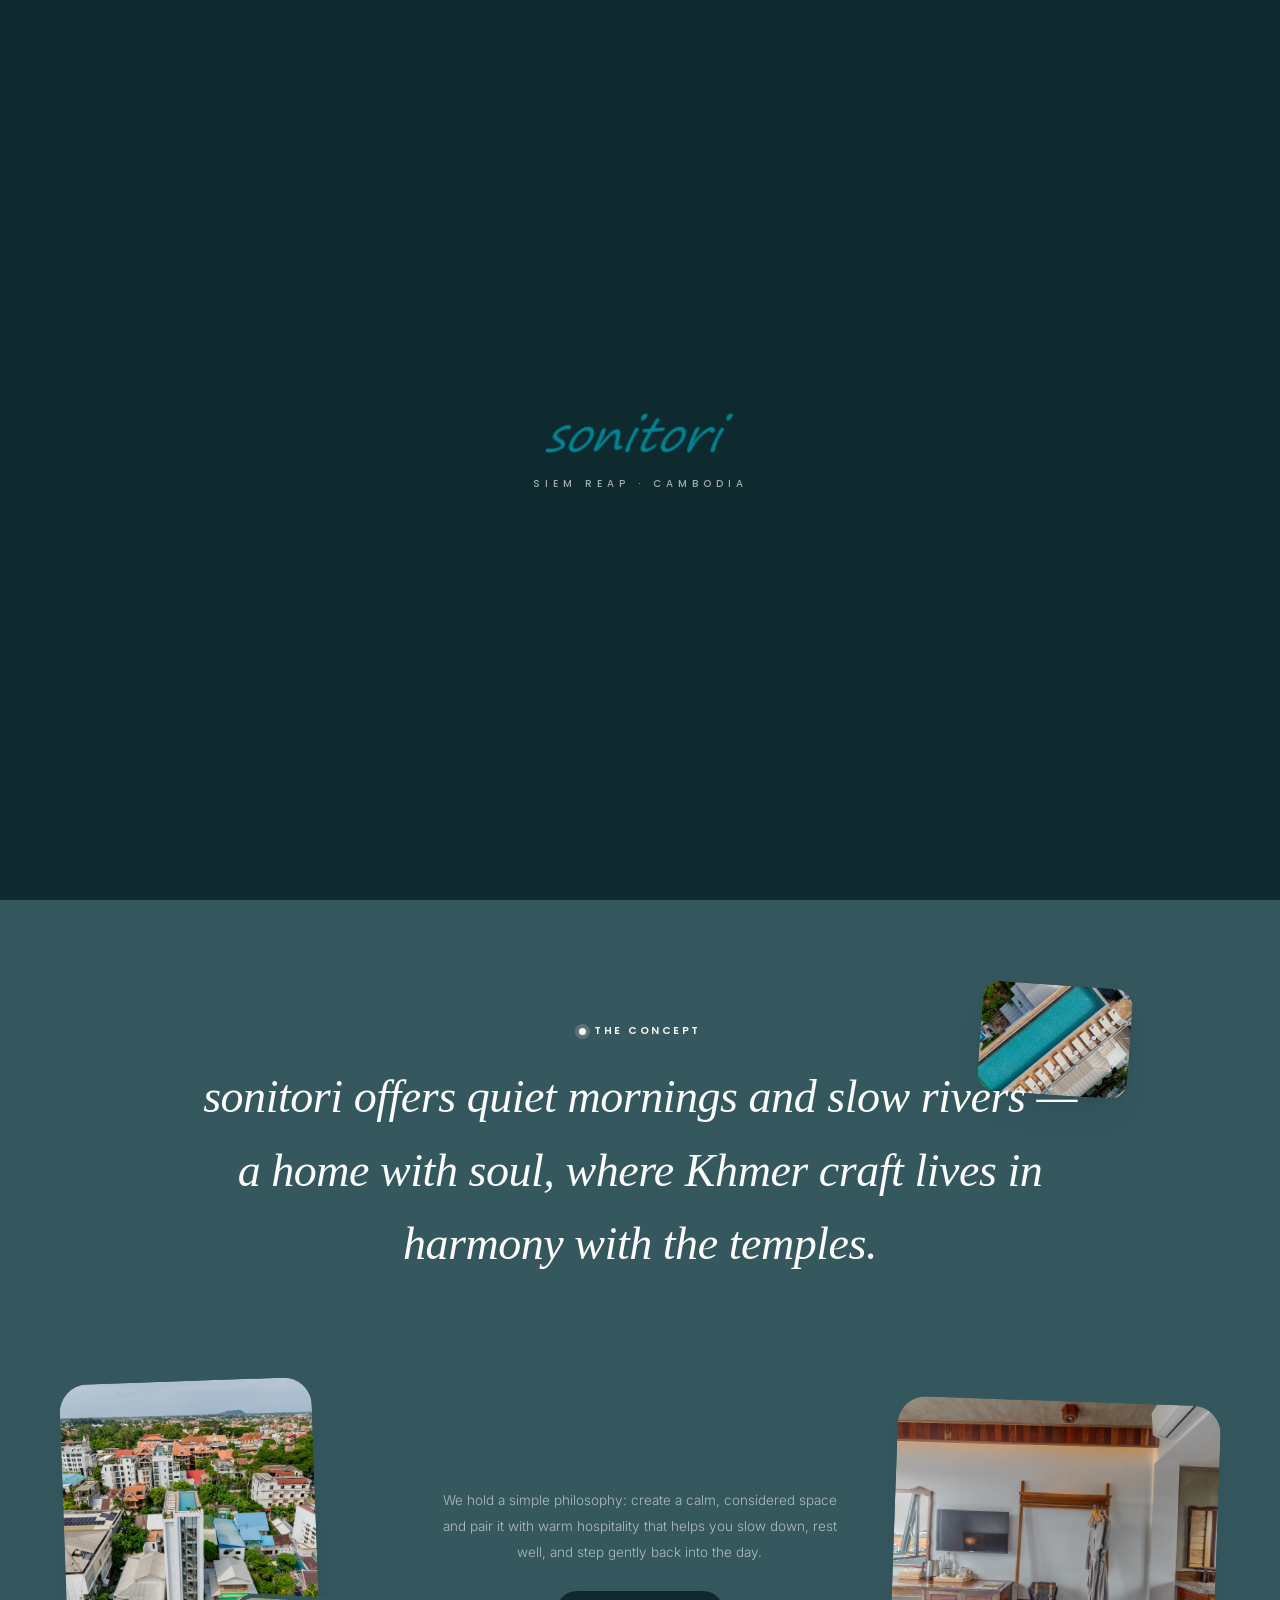
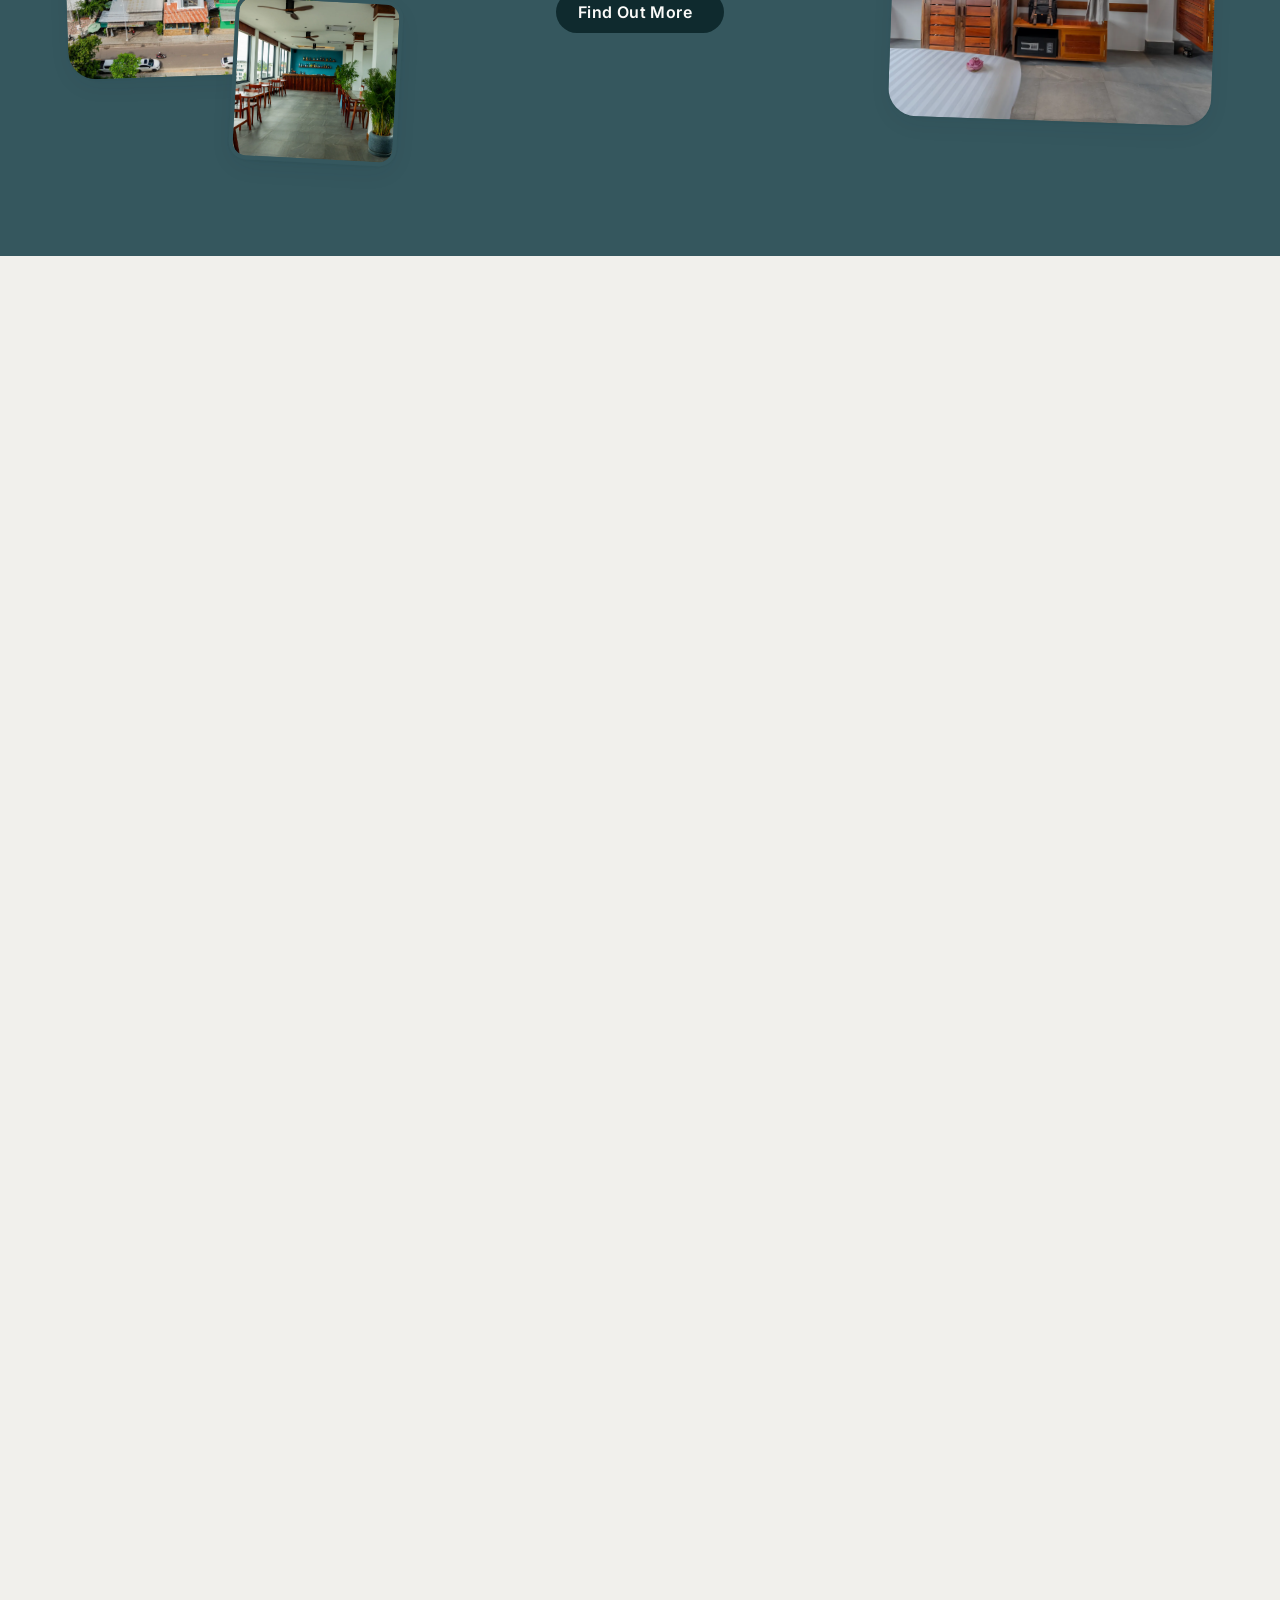
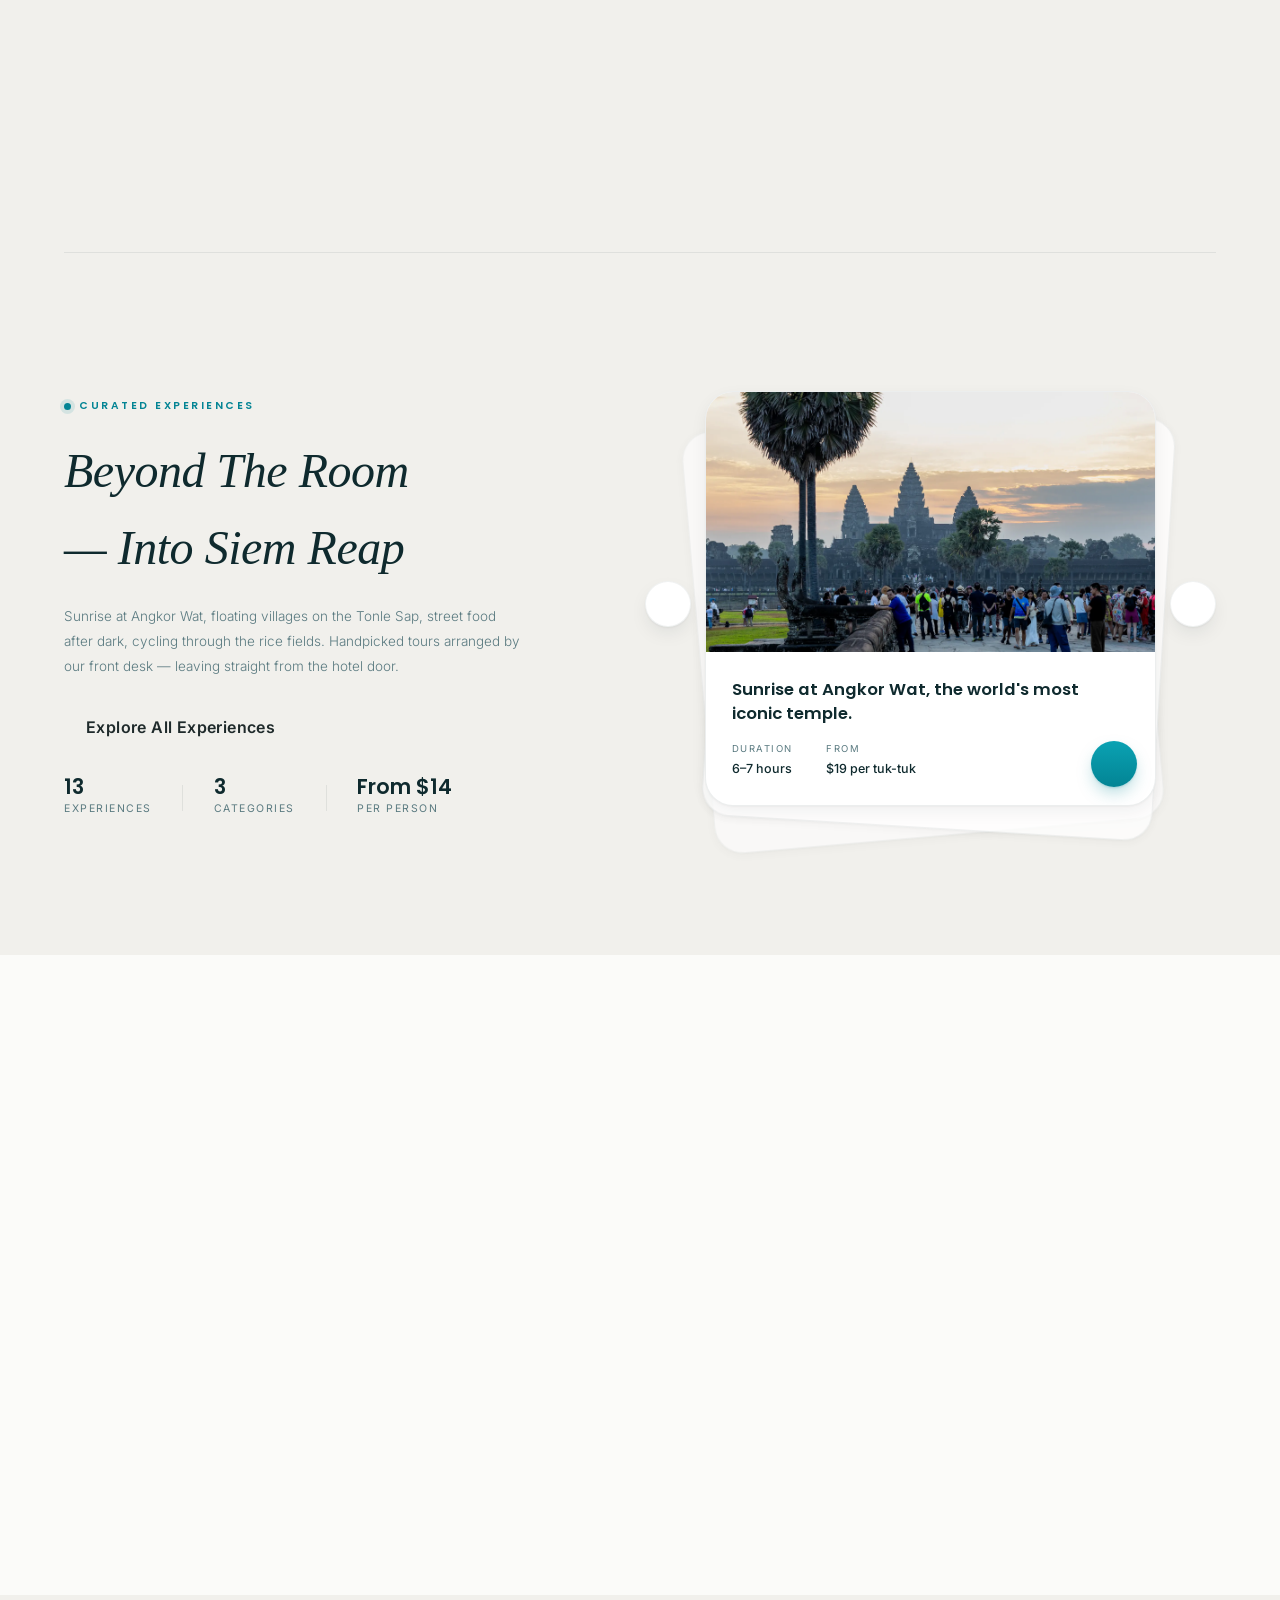
==== commit 1d115b8d: "Add files via upload" ====
--- a/siemreap/index.html
+++ b/siemreap/index.html
@@ -14,22 +14,25 @@
 
 <link href="https://fonts.googleapis.com/css2?family=Poppins:wght@500;600;700;800&family=Inter:wght@300;400;500;600;700&display=swap" rel="stylesheet" />
 
-<link rel="stylesheet" href="https://cdn-uicons.flaticon.com/2.6.0/uicons-regular-rounded/css/uicons-regular-rounded.css">
-<link rel="stylesheet" href="https://cdn-uicons.flaticon.com/2.6.0/uicons-solid-rounded/css/uicons-solid-rounded.css">
-<link rel="stylesheet" href="https://cdn-uicons.flaticon.com/2.6.0/uicons-brands/css/uicons-brands.css">
+<link rel="stylesheet" href="https://cdn-uicons.flaticon.com/4.0.0/uicons-regular-rounded/css/uicons-regular-rounded.css">
+<link rel="stylesheet" href="https://cdn-uicons.flaticon.com/4.0.0/uicons-solid-rounded/css/uicons-solid-rounded.css">
+<link rel="stylesheet" href="https://cdn-uicons.flaticon.com/4.0.0/uicons-brands/css/uicons-brands.css">
 
 <link rel="stylesheet" href="styles.css" />
 
 <script defer src="https://static1.cloudbeds.com/booking-engine/latest/static/js/immersive-experience/cb-immersive-experience.js" type="text/javascript"></script>
 </head>
 <body>
+
+<div class="custom-scrollbar" id="customScrollbar" aria-hidden="true">
+  <div class="cs-thumb" id="csThumb"></div>
+</div>
 
 <div class="loading-overlay" id="loadingOverlay">
   <img src="../uploads/logo.png" alt="Sonitori" class="loader-logo-img" width="200" height="60" />
   <div class="loader-sub">Siem Reap · Cambodia</div>
 </div>
 
-<!-- NAV -->
 <nav class="navbar" id="navbar">
   <div class="nav-pill-group">
     <a href="../" class="brand" aria-label="Sonitori Home">
@@ -48,7 +51,7 @@
   </a>
 
   <div class="nav-right">
-    <button class="pill-btn solid" id="navBookBtn">Book Now <i class="fi fi-rr-arrow-right"></i></button>
+    <button class="pill-btn solid" id="navBookBtn">Book Now <i class="fi fi-rr-angle-small-right"></i></button>
     <button class="hamburger-pill" id="hamburger" aria-label="Toggle menu" aria-expanded="false"><span></span><span></span><span></span></button>
   </div>
 </nav>
@@ -76,12 +79,11 @@
   </div>
 </div>
 
-<!-- HERO -->
 <section class="hero" id="hero">
   <div class="hero-media">
     <video id="heroVideo" muted loop playsinline preload="auto" poster="uploads/top-page-photo.webp">
-  <source src="https://video.sonitori.com/SONITORI-Siemreap.mp4" type="video/mp4">
-</video>
+      <source src="https://video.sonitori.com/SONITORI-Siemreap.mp4" type="video/mp4">
+    </video>
   </div>
   <div class="hero-wash"></div>
   <div class="hero-glow" id="heroGlow"></div>
@@ -98,11 +100,17 @@
 
   <div class="hero-bottom-row">
     <div class="hero-contact-row">
-      <a href="https://www.facebook.com/sonitorihotels" target="_blank" aria-label="Facebook" class="hero-icon-btn">
+      <a href="https://www.facebook.com/profile.php?id=61592509322305" target="_blank" rel="noopener noreferrer" aria-label="Facebook" class="hero-icon-btn">
         <i class="fi fi-brands-facebook"></i>
       </a>
-      <a href="https://www.instagram.com/sonitorihotels" target="_blank" aria-label="Instagram" class="hero-icon-btn">
+      <a href="https://www.instagram.com/sonitori_riverside/" target="_blank" rel="noopener noreferrer" aria-label="Instagram" class="hero-icon-btn">
         <i class="fi fi-brands-instagram"></i>
+      </a>
+      <a href="https://www.messenger.com/t/1250071181522265" target="_blank" rel="noopener noreferrer" aria-label="Messenger" class="hero-icon-btn">
+        <i class="fi fi-brands-facebook-messenger"></i>
+      </a>
+      <a href="https://t.me/sonitoririverside" target="_blank" rel="noopener noreferrer" aria-label="Telegram" class="hero-icon-btn">
+        <i class="fi fi-brands-telegram"></i>
       </a>
       <a href="tel:+85587759779" class="hero-icon-btn hero-expand" aria-label="Call us">
         <i class="fi fi-rr-phone-call"></i>
@@ -117,7 +125,6 @@
   </div>
 </section>
 
-<!-- CONCEPT -->
 <section class="concept">
   <div class="container">
     <div class="concept-head">
@@ -144,7 +151,6 @@
   </div>
 </section>
 
-<!-- ROOMS -->
 <section class="rooms" id="rooms">
   <div class="container">
     <div class="rooms-head">
@@ -154,7 +160,6 @@
 
     <div class="bento">
 
-      <!-- Deluxe Double -->
       <div class="bento-card bento-1">
         <img src="uploads/room-section/sup-double-city3.webp" alt="Deluxe Double" loading="lazy"/>
         <div class="bc-shade"></div>
@@ -169,7 +174,6 @@
         </div>
       </div>
 
-      <!-- Deluxe Twin -->
       <div class="bento-card bento-3">
         <img src="uploads/room-section/sup-twin.webp" alt="Deluxe Twin" loading="lazy"/>
         <div class="bc-shade"></div>
@@ -183,7 +187,6 @@
         </div>
       </div>
 
-      <!-- Superior Double -->
       <div class="bento-card bento-4">
         <img src="uploads/room-section/sup-double-city4.webp" alt="Superior Double" loading="lazy"/>
         <div class="bc-shade"></div>
@@ -197,7 +200,6 @@
         </div>
       </div>
 
-      <!-- Superior Twin -->
       <div class="bento-card bento-2">
         <img src="uploads/room-section/sup-twin2.webp" alt="Superior Twin" loading="lazy"/>
         <div class="bc-shade"></div>
@@ -215,7 +217,6 @@
   </div>
 </section>
 
-<!-- EXPERIENCE — tours spotlight -->
 <section class="experience" id="experience">
   <div class="container">
     <div class="experience-grid">
@@ -266,7 +267,6 @@
   </div>
 </section>
 
-<!-- AMENITIES -->
 <section class="amenities" id="amenities">
   <div class="container">
     <div class="amenities-head">
@@ -326,7 +326,6 @@
   </div>
 </section>
 
-<!-- REVIEWS -->
 <section class="reviews" id="reviews">
   <div class="container">
     <div class="reviews-head"><div><div class="eyebrow-pill">Guest Reviews</div><h2>Loved by Our Guests</h2></div></div>
@@ -350,7 +349,6 @@
   </div>
 </section>
 
-<!-- LOCAL GUIDE -->
 <section class="guide" id="guide">
   <div class="container">
     <div class="guide-head"><div class="eyebrow-pill">Beyond the Room</div><h2>Explore Siem Reap</h2></div>
@@ -364,7 +362,6 @@
   </div>
 </section>
 
-<!-- GALLERY -->
 <section class="gallery" id="gallery">
   <div class="container">
     <div class="gallery-head"><div class="eyebrow-pill">Gallery</div><h2>Moments to Remember</h2></div>
@@ -379,7 +376,6 @@
   </div>
 </section>
 
-<!-- MAP + FOOTER -->
 <div class="footer-section">
   <div class="map-wrap" id="map">
     <iframe src="https://www.google.com/maps/embed?pb=!1m18!1m12!1m3!1d3881.9305272473166!2d103.85597237575948!3d13.354595906364318!2m3!1f0!2f0!3f0!3m2!1i1024!2i768!4f13.1!3m3!1m2!1s0x31101724d5a75335%3A0x7e35dd6e9184bd83!2sSonitori%20Riverside!5e0!3m2!1sen!2skh!4v1787283974591!5m2!1sen!2skh" allowfullscreen loading="lazy"></iframe>
@@ -401,8 +397,10 @@
         <div class="contact-line"><i class="fi fi-rr-phone-call"></i>+855 87 759 779</div>
         <div class="contact-line"><i class="fi fi-rr-envelope"></i>sonitoririverside.info@gmail.com</div>
         <div class="footer-social">
-          <a href="https://www.facebook.com/sonitorihotels" target="_blank" aria-label="Facebook"><i class="fi fi-brands-facebook"></i></a>
-          <a href="https://www.instagram.com/sonitorihotels" target="_blank" aria-label="Instagram"><i class="fi fi-brands-instagram"></i></a>
+          <a href="https://www.facebook.com/profile.php?id=61592509322305" target="_blank" rel="noopener noreferrer" aria-label="Facebook"><i class="fi fi-brands-facebook"></i></a>
+          <a href="https://www.instagram.com/sonitori_riverside/" target="_blank" rel="noopener noreferrer" aria-label="Instagram"><i class="fi fi-brands-instagram"></i></a>
+          <a href="https://www.messenger.com/t/1250071181522265" target="_blank" rel="noopener noreferrer" aria-label="Messenger"><i class="fi fi-brands-facebook-messenger"></i></a>
+          <a href="https://t.me/sonitoririverside" target="_blank" rel="noopener noreferrer" aria-label="Telegram"><i class="fi fi-brands-telegram"></i></a>
         </div>
       </div>
     </div>
--- a/siemreap/styles.css
+++ b/siemreap/styles.css
@@ -211,9 +211,7 @@
 }
 
 .nav-pill-group a:not(.brand) {
-  display: block; padding: 9px 16px; font-size: 12px; font-weight: 300;
-  font-family: var(--font-logo);
-  font-style: italic;
+  display: block; padding: 9px 16px; font-size: 15px;
   letter-spacing: -0.01em;
   text-transform: lowercase;
   color: var(--on-dark-muted); border-radius: var(--r-full);
@@ -268,7 +266,7 @@
   padding: 12px 20px 12px 22px;
   border-radius: var(--r-full);
   font-family: var(--font-body);
-  font-size: 12px;
+  font-size: 16px;
   font-weight: 600;
   letter-spacing: .4px;
   line-height: 1;
@@ -1882,4 +1880,60 @@
     color: #fff;
     transform: scale(.92);
   }
+}
+
+/* ============================================
+   CUSTOM SCROLLBAR
+   ============================================ */
+html, body { scrollbar-width: none; -ms-overflow-style: none; }
+html::-webkit-scrollbar,
+body::-webkit-scrollbar { width: 0; height: 0; display: none; }
+
+.custom-scrollbar{
+  position: fixed;
+  top: 0;
+  right: 6px;
+  width: 14px;
+  height: 100vh;
+  z-index: 1001;
+  pointer-events: none;
+  opacity: 0;
+  transition: opacity .35s cubic-bezier(.22,1,.36,1);
+}
+.custom-scrollbar.visible{ opacity: 1; }
+.custom-scrollbar.dragging{ opacity: 1; transition: none; }
+
+.custom-scrollbar .cs-thumb{
+  position: absolute;
+  top: 0; right: 0;
+  width: 6px;
+  border-radius: 99px;
+  background: linear-gradient(180deg, rgba(3,132,148,.55), rgba(3,132,148,.85));
+  box-shadow: 0 2px 8px rgba(3,132,148,.28);
+  pointer-events: auto;
+  cursor: grab;
+  transition: width .18s cubic-bezier(.22,1,.36,1), background .18s ease, box-shadow .18s ease;
+  will-change: transform;
+  touch-action: none;
+  user-select: none;
+}
+.custom-scrollbar .cs-thumb:hover{
+  width: 9px;
+  background: linear-gradient(180deg, #038494, #026B78);
+  box-shadow: 0 3px 12px rgba(3,132,148,.4);
+}
+.custom-scrollbar.dragging .cs-thumb{
+  width: 9px;
+  cursor: grabbing;
+  background: linear-gradient(180deg, #026B78, #038494);
+  box-shadow: 0 4px 14px rgba(3,132,148,.5);
+  transition: none;
+}
+body.no-scroll .custom-scrollbar{ opacity: 0 !important; pointer-events: none; }
+
+@media (max-width: 900px){
+  .custom-scrollbar{ right: 2px; width: 12px; }
+  .custom-scrollbar .cs-thumb{ width: 5px; }
+  .custom-scrollbar .cs-thumb:hover,
+  .custom-scrollbar.dragging .cs-thumb{ width: 7px; }
 }
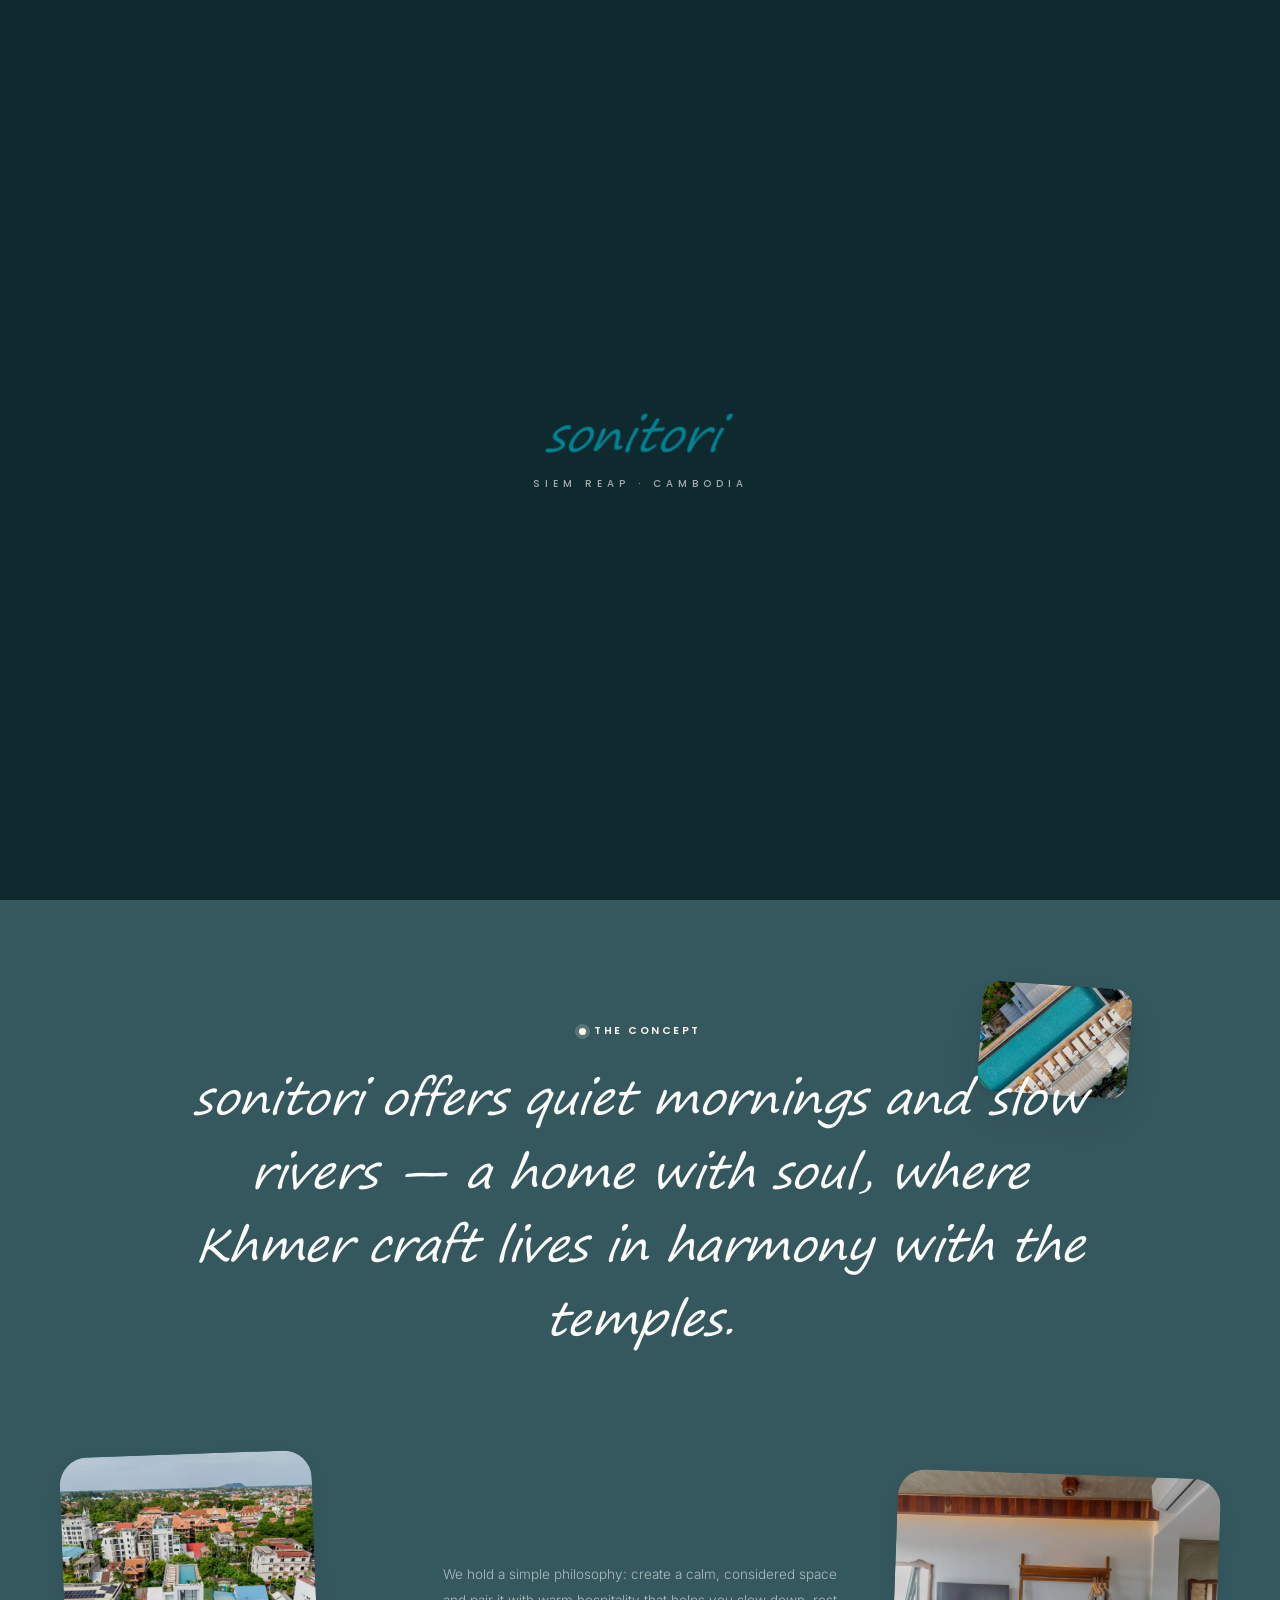
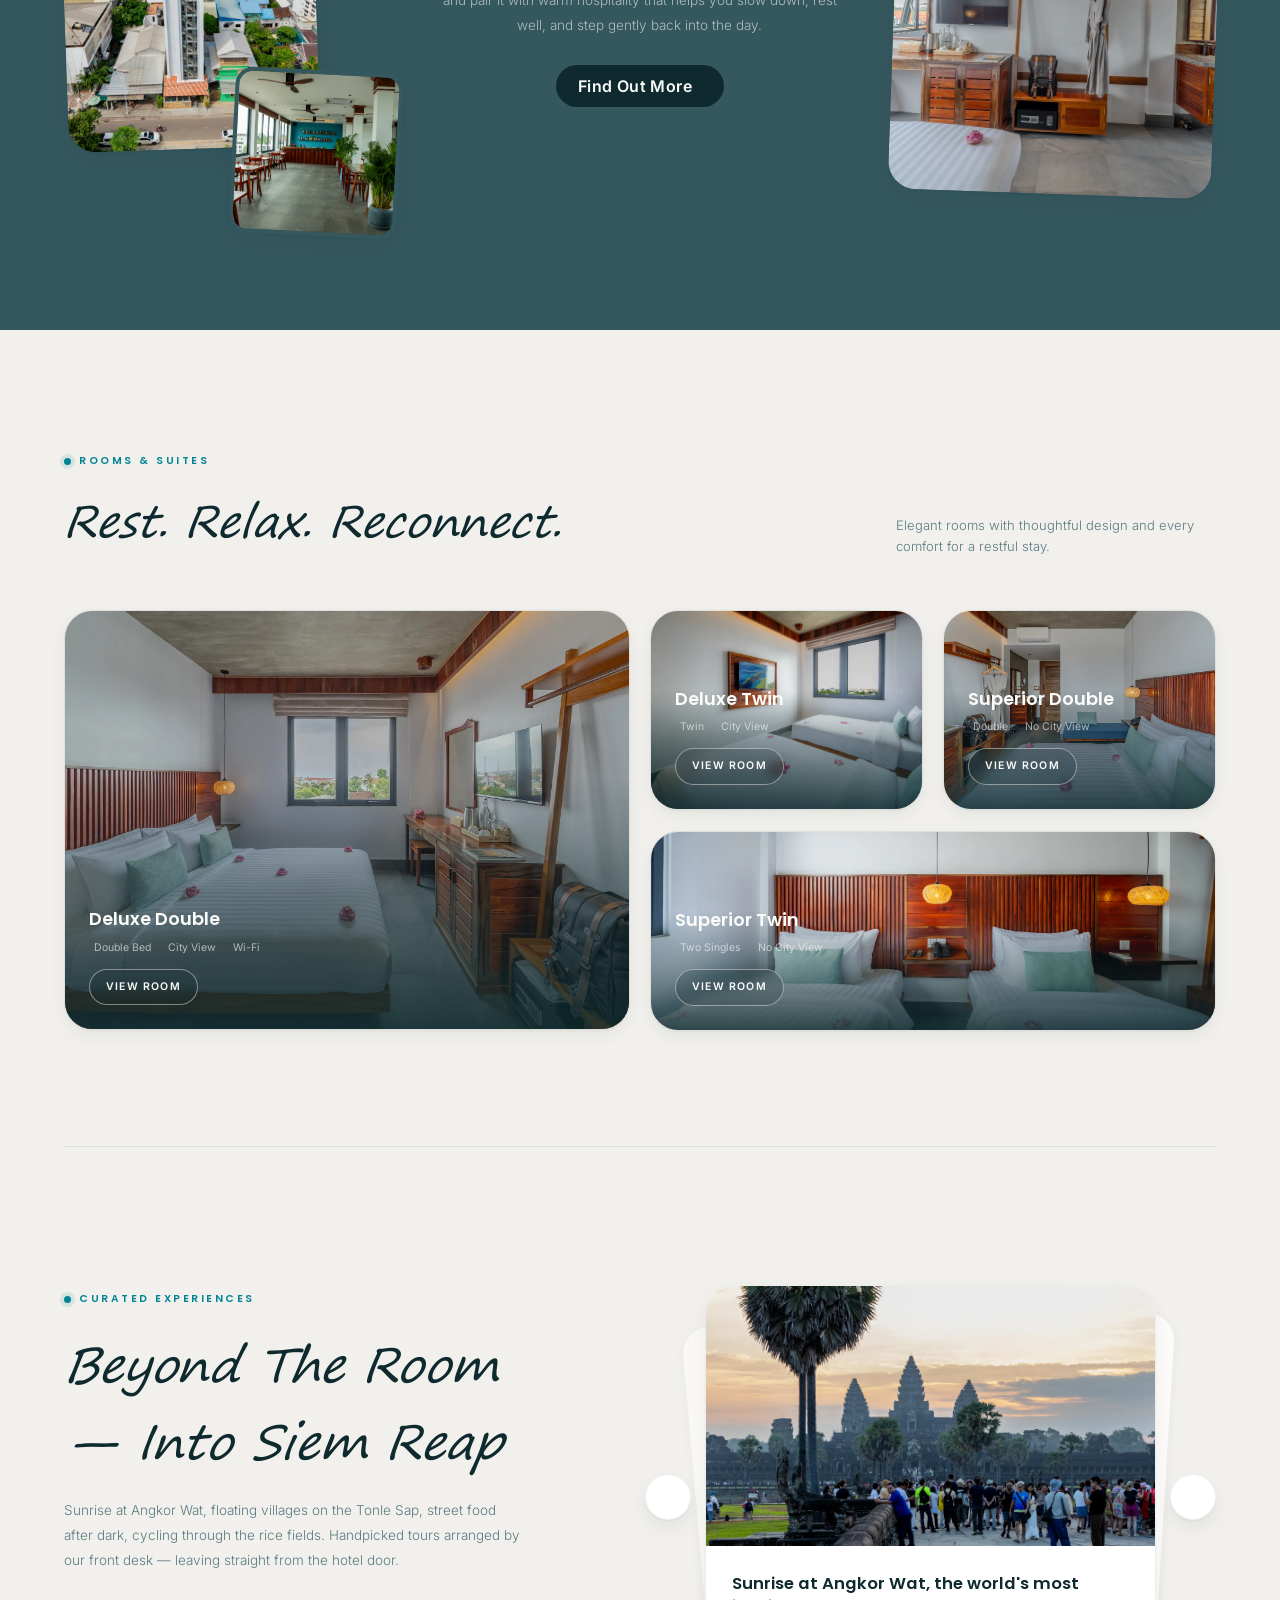
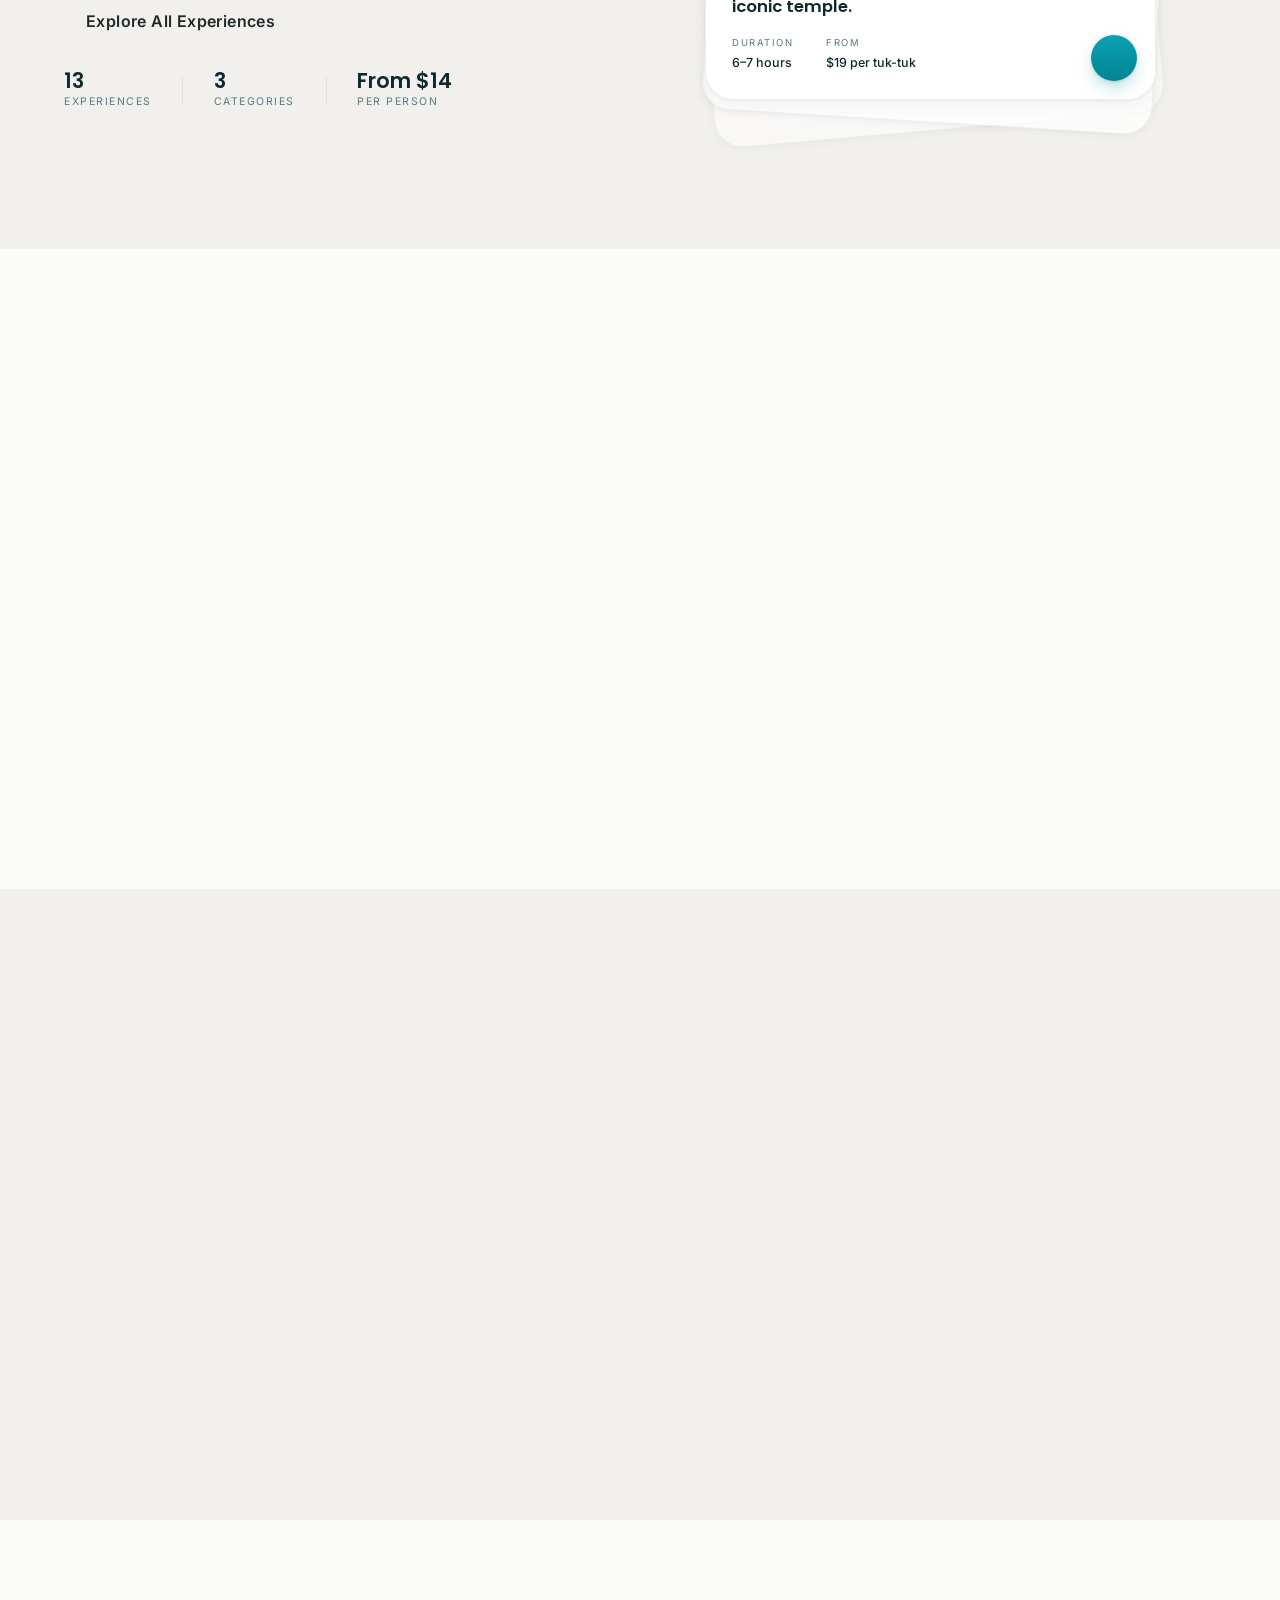
==== commit 92e20f64: "Add files via upload" ====
--- a/siemreap/index.html
+++ b/siemreap/index.html
@@ -95,6 +95,7 @@
 
   <div class="hero-wordmark" id="heroWordmark">
     <span class="hw-main">sonitori</span>
+    <br>
     <span class="hw-sub">Riverside</span>
   </div>
 
--- a/siemreap/styles.css
+++ b/siemreap/styles.css
@@ -49,6 +49,7 @@
   --font-display: 'Poppins', sans-serif;
   --font-body: 'Inter', sans-serif;
   --font-logo: 'Segoe Print', cursive;
+  --font-river: 'Palatino Sans', cursive;
   --gutter: clamp(20px, 5vw, 64px);
   --pad-y: clamp(64px, 9vw, 130px);
   --blur-strength: 14px;
@@ -60,7 +61,15 @@
    ============================================ */
 @font-face {
   font-family: 'Segoe Print';
-  src: url('fonts/segoepr.ttf') format('truetype');
+  src: url('../font/segoepr.ttf') format('truetype');
+  font-weight: 300;
+  font-style: normal;
+  font-display: swap;
+}
+
+@font-face {
+  font-family: 'Palatino Sans';
+  src: url('../font/pala.ttf') format('truetype');
   font-weight: 300;
   font-style: normal;
   font-display: swap;
@@ -573,34 +582,33 @@
 .meta-pin p, .meta-note p { font-size: 11.5px; line-height: 1.55; color: var(--on-dark-muted); font-weight: 400; }
 
 .hero-wordmark {
-  position: absolute; left: 0; right: 0; bottom: clamp(300px, 19vw, 230px); z-index: 3;
+  position: absolute; left: 50%; top: 50%; z-index: 3;
   padding: 0 clamp(16px, 3.6vw, 40px);
-  display: flex; align-items: baseline; justify-content: center;
   gap: clamp(12px, 1.4vw, 24px);
   font-family: var(--font-display); color: var(--paper);
-  opacity: 0; transform: translateY(30px);
+  opacity: 0;
+  transform: translate(-50%, calc(-50% + 30px)); /* centered, pushed down 30px */
   transition: opacity 1s var(--ease), transform 1s var(--ease);
-  user-select: none; flex-wrap: wrap; text-align: center;
-}
-.hero-wordmark.animate { opacity: 1; transform: translateY(0); }
+  user-select: none; flex-wrap: wrap;
+}
+.hero-wordmark.animate { opacity: 1; transform: translate(-50%, -50%); }
 
 .hw-main {
   font-family: var(--font-logo);
   font-weight: 300;
   font-style: italic;
   letter-spacing: -0.01em;
-  font-size: clamp(64px, 14vw, 230px);
+  line-height: 1;
+  font-size: clamp(64px, 9vw, 230px);
 }
 .hw-sub {
-  font-family: var(--font-logo);
+  font-family: var(--font-river);
   font-weight: 300;
-  font-style: italic;
+  display: flex; align-items: center; justify-content: end;
   line-height: 1;
-  letter-spacing: -0.01em;
-  font-size: clamp(28px, 2.8vw, 52px);
-  text-transform: uppercase;
+  letter-spacing: .05em;
+  font-size: clamp(10px, 3.3vw, 230px);
   color: var(--gold);
-  padding-bottom: clamp(10px, 2vw, 34px);
   opacity: 0.9;
 }
 
@@ -769,7 +777,7 @@
   font-size: clamp(26px, 3.6vw, 46px);
   color: var(--paper); margin-top: 16px;
   opacity: 0; transform: translateY(24px);
-  transition: opacity .9s var(--ease), transform .9s var(--ease);
+  transition: opacity .9s var(--ease), transform .9s var(--ease), filter .9s ease;
 }
 .concept-statement.reveal { opacity: 1; transform: translateY(0); }
 .concept-thumb {
@@ -852,7 +860,7 @@
   border: 1px solid var(--line);
   opacity: 0; transform: translateY(24px);
   transition: opacity .7s var(--ease), transform .7s var(--ease),
-              box-shadow .3s ease, border-color .3s ease;
+              box-shadow .3s ease, border-color .3s ease, filter .7s ease;
 }
 .bento-card.reveal { opacity: 1; transform: translateY(0); }
 @media (hover: hover) {
@@ -999,7 +1007,7 @@
   opacity: 0;
   transform: translateY(24px);
   transition: opacity .8s var(--ease), transform .3s var(--ease),
-              box-shadow .3s ease, border-color .3s ease;
+              box-shadow .3s ease, border-color .3s ease, filter .8s ease;
   text-decoration: none;
   color: inherit;
 }
@@ -1237,7 +1245,7 @@
   opacity: 0;
   transform: translateY(24px);
   transition: opacity .7s var(--ease), transform .7s var(--ease),
-              box-shadow .3s ease, border-color .3s ease;
+              box-shadow .3s ease, border-color .3s ease, filter .7s ease;
 }
 .review-card.reveal { opacity: 1; transform: translateY(0); }
 .review-card:nth-child(2) { transform: translateY(40px); }
@@ -1294,7 +1302,7 @@
   border: 1px solid var(--line);
   opacity: 0; transform: scale(.94);
   transition: opacity .6s var(--ease), transform .6s var(--ease),
-              border-color .3s ease, box-shadow .3s ease;
+              border-color .3s ease, box-shadow .3s ease, filter .6s ease;
 }
 .guide-card.reveal { opacity: 1; transform: scale(1); }
 .guide-card img {
@@ -1349,7 +1357,7 @@
   border: 1px solid var(--line);
   opacity: 0; transform: scale(.94);
   transition: opacity .6s var(--ease), transform .6s var(--ease),
-              border-color .3s ease;
+              border-color .3s ease, filter .6s ease;
 }
 .gallery-bento img.reveal { opacity: 1; transform: scale(1); }
 @media (hover: hover) {
@@ -1518,14 +1526,14 @@
 
 @media (max-width: 640px) {
   .hero-wordmark {
-    flex-direction: column; align-items: center;
     gap: 6px; padding-top: 6px;
   }
   .hw-main { font-size: clamp(58px, 15vw, 90px); }
   .hw-sub {
     font-size: clamp(16px, 4vw, 26px);
-    line-height: 1;
-    letter-spacing: 0.24em;
+    line-height: 1.2;
+    letter-spacing: 0.22em;
+    font-weight: 400;
     padding-bottom: 0;
     padding-left: 0;
   }
